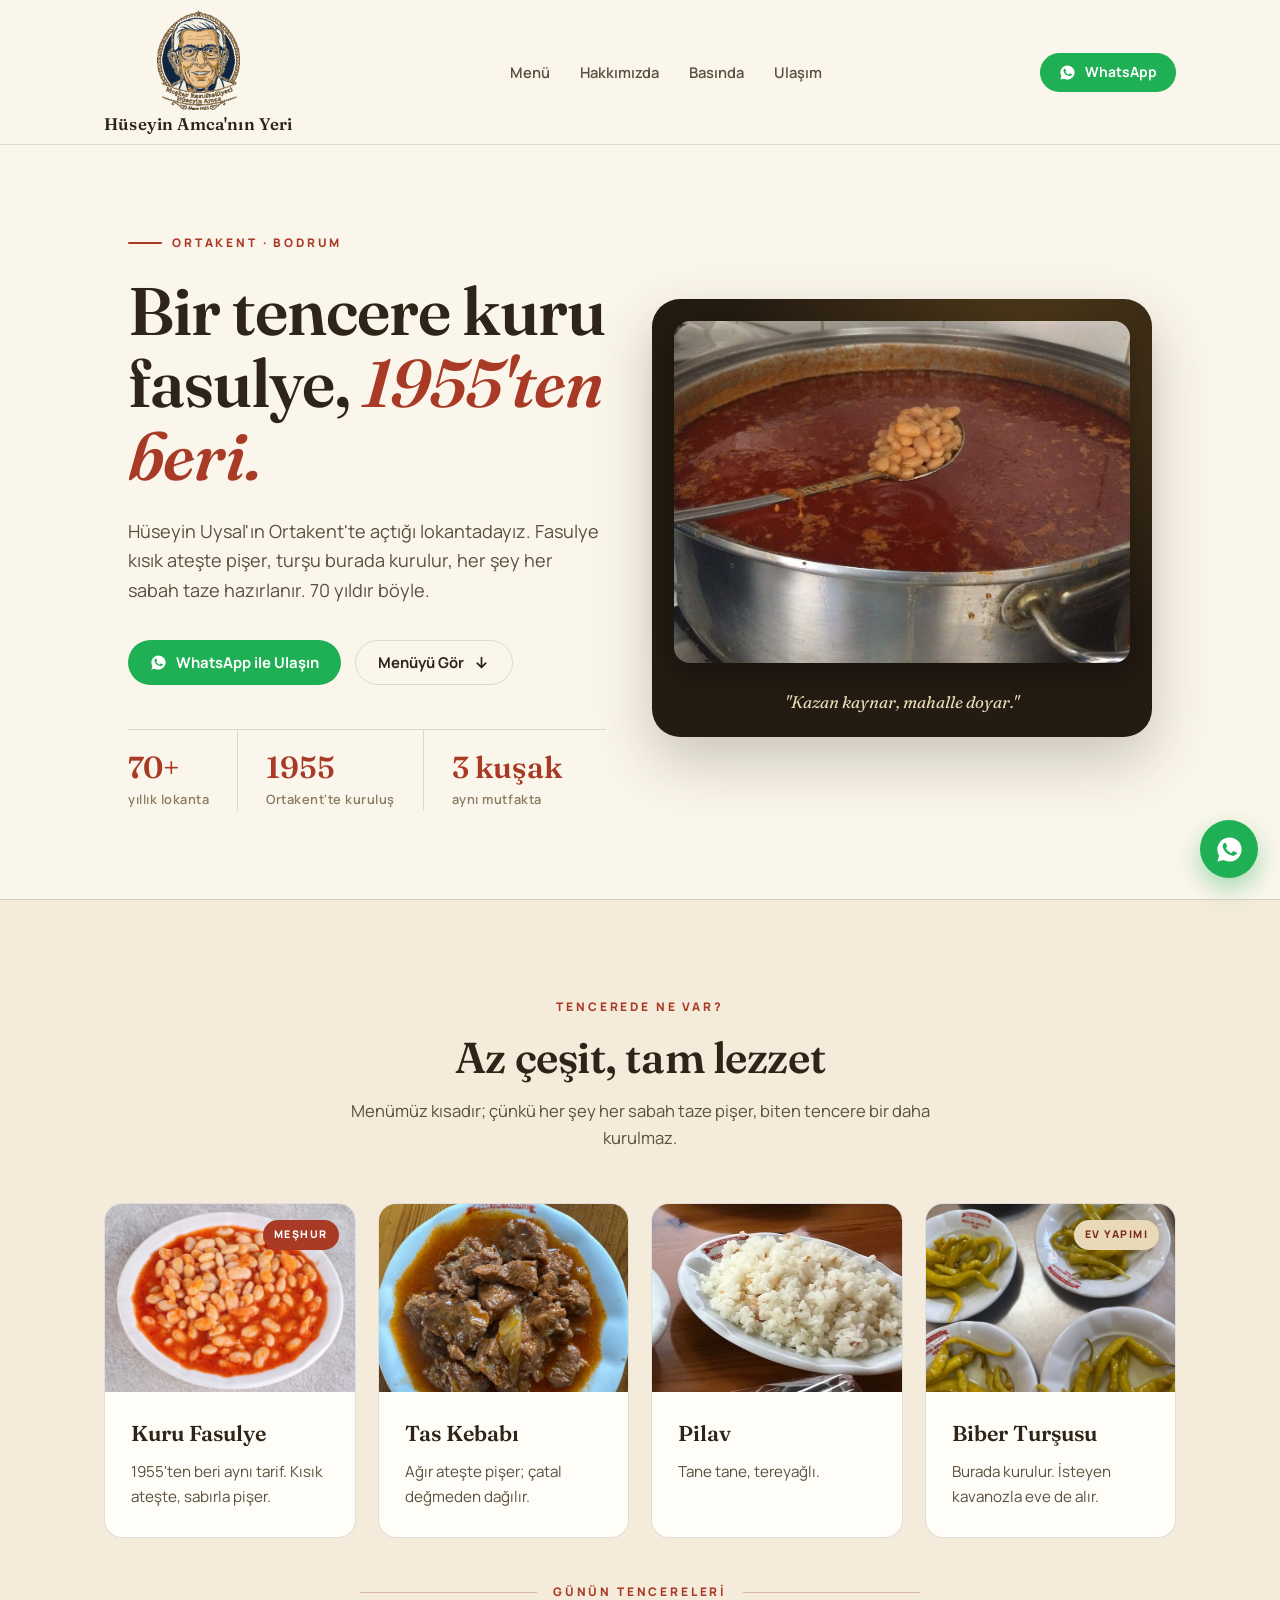
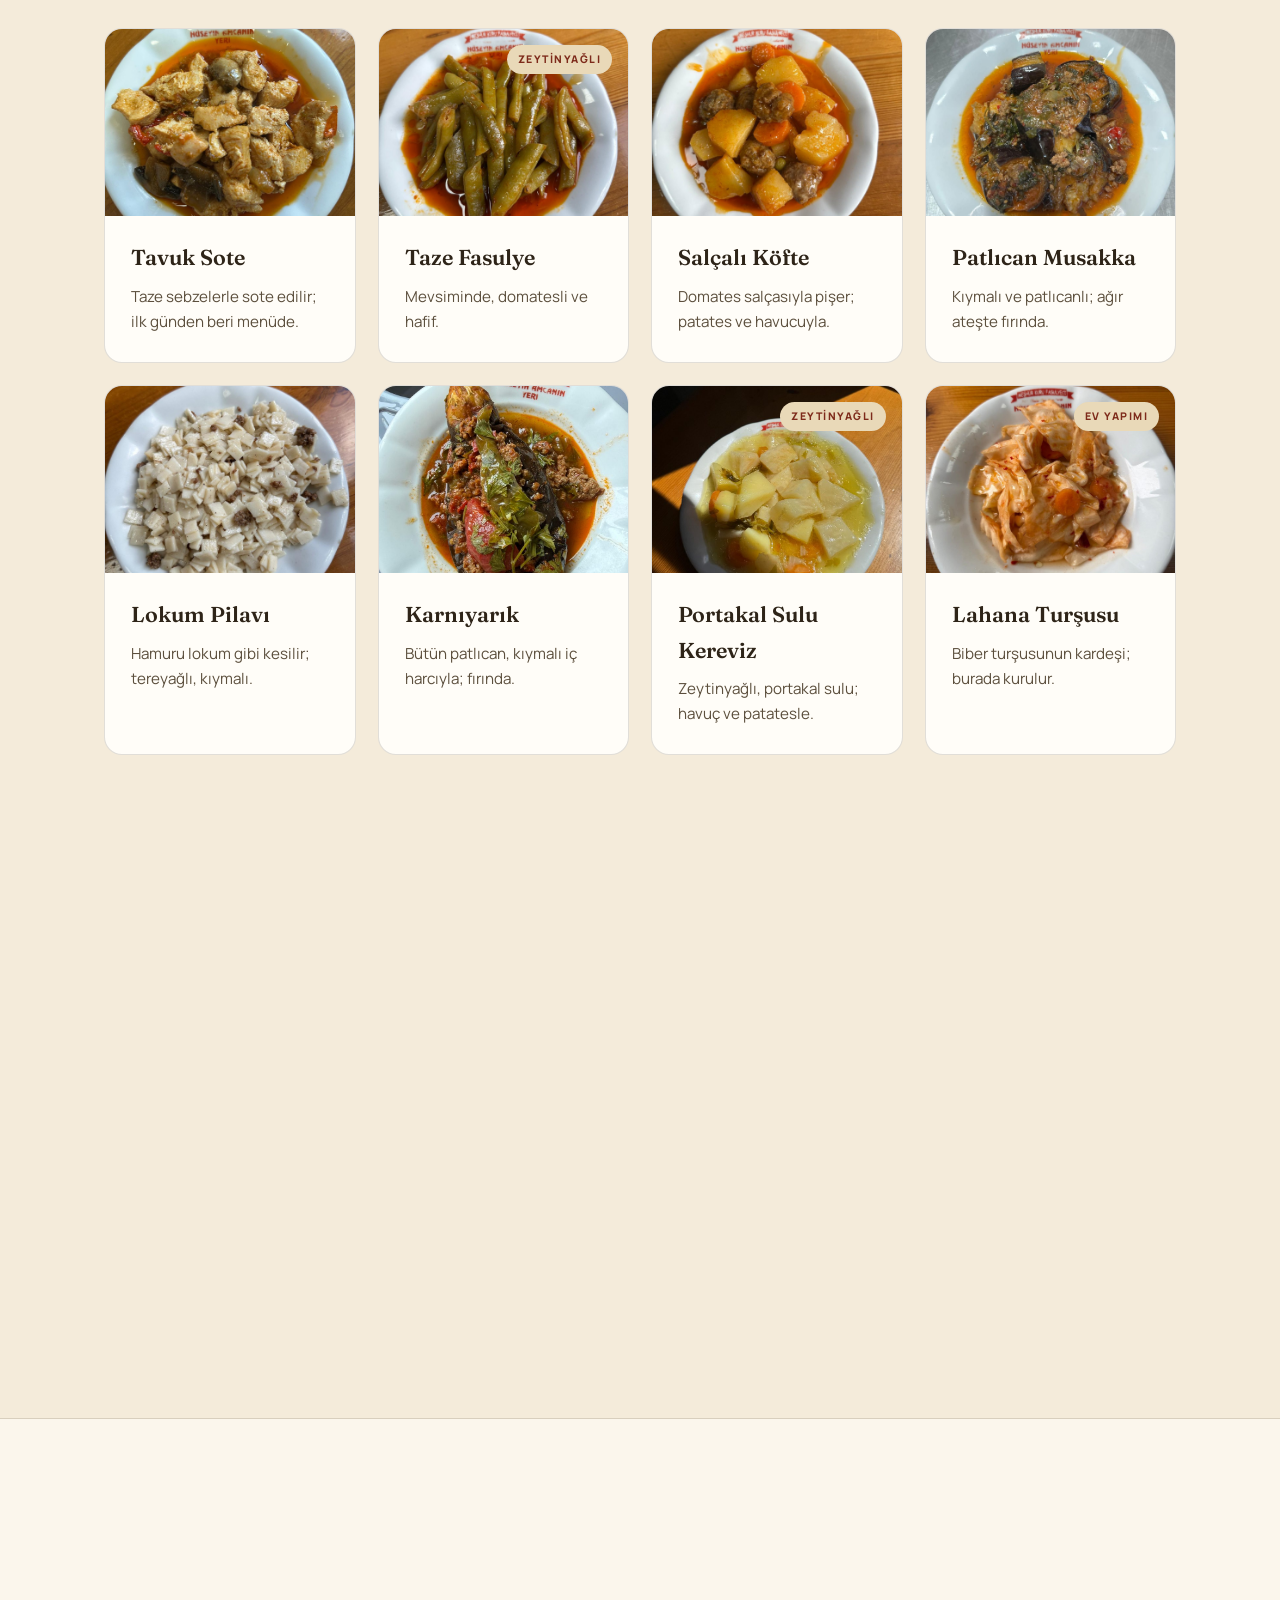
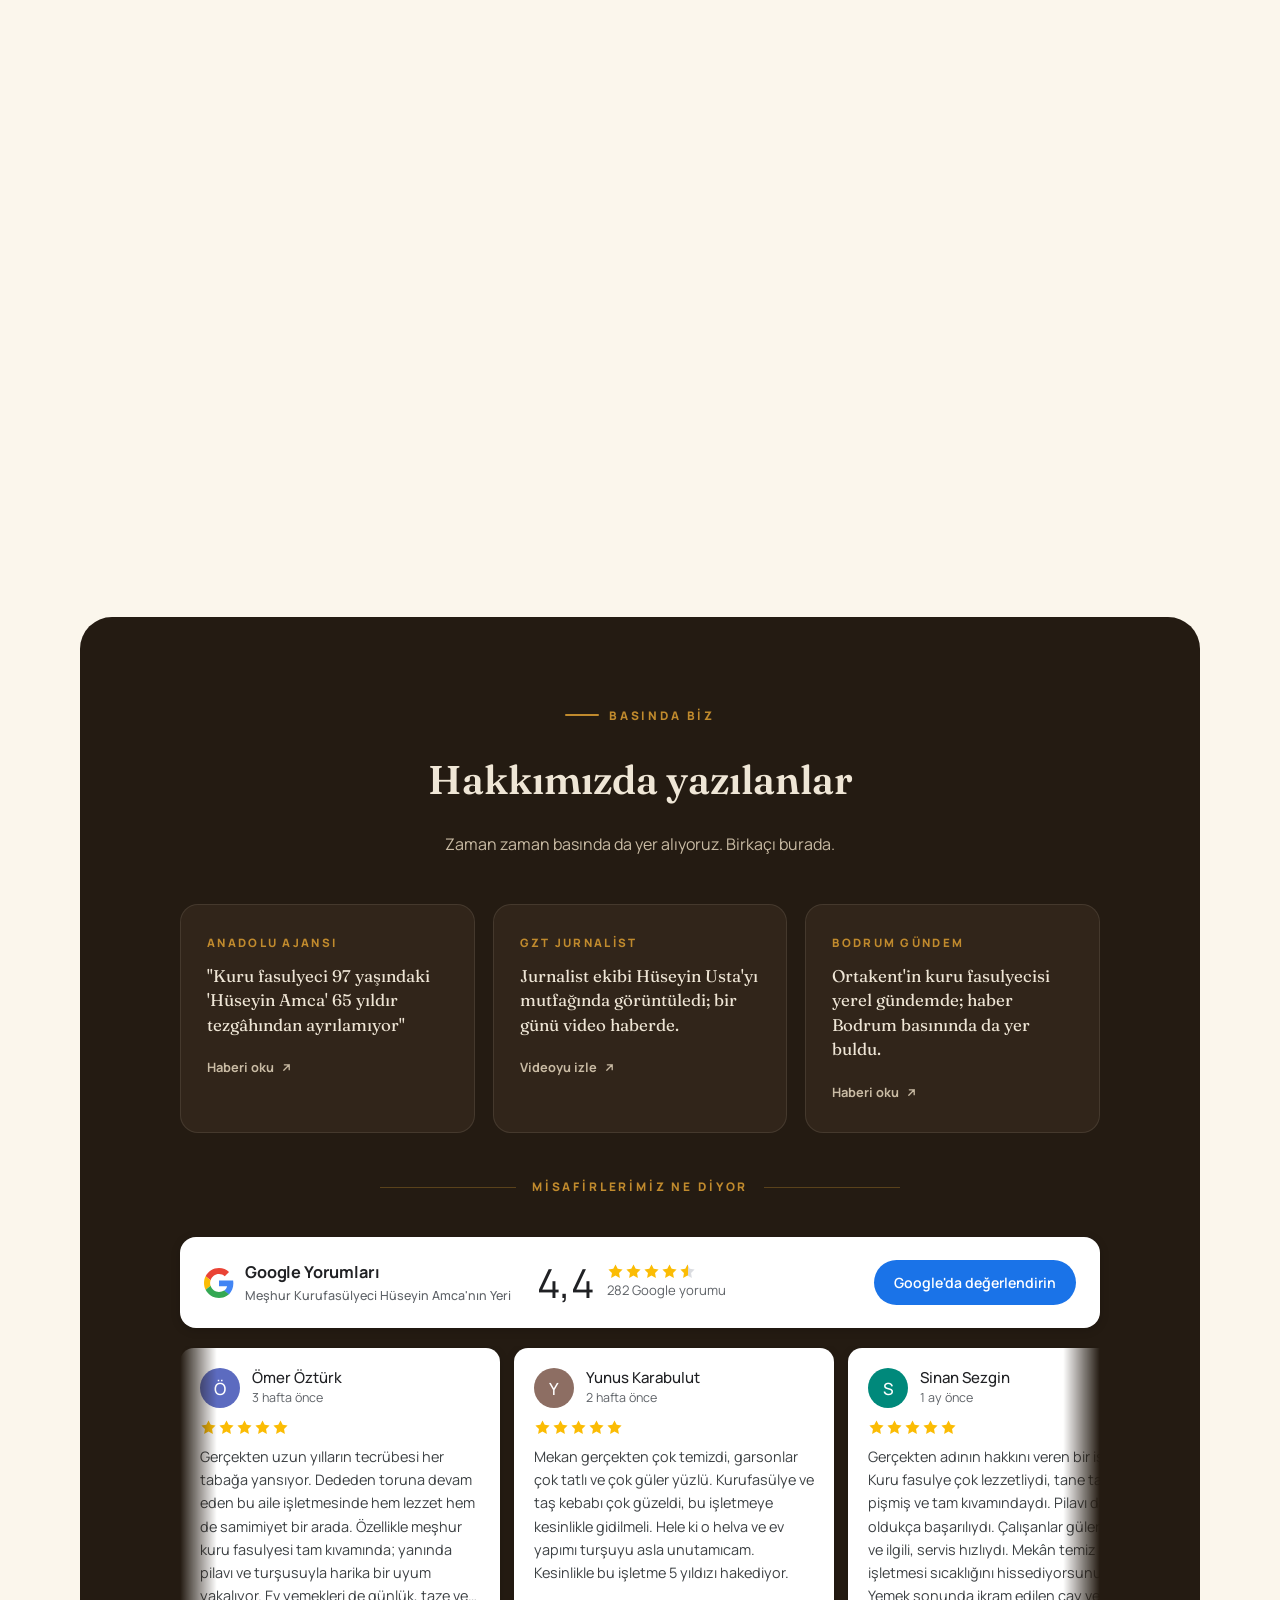
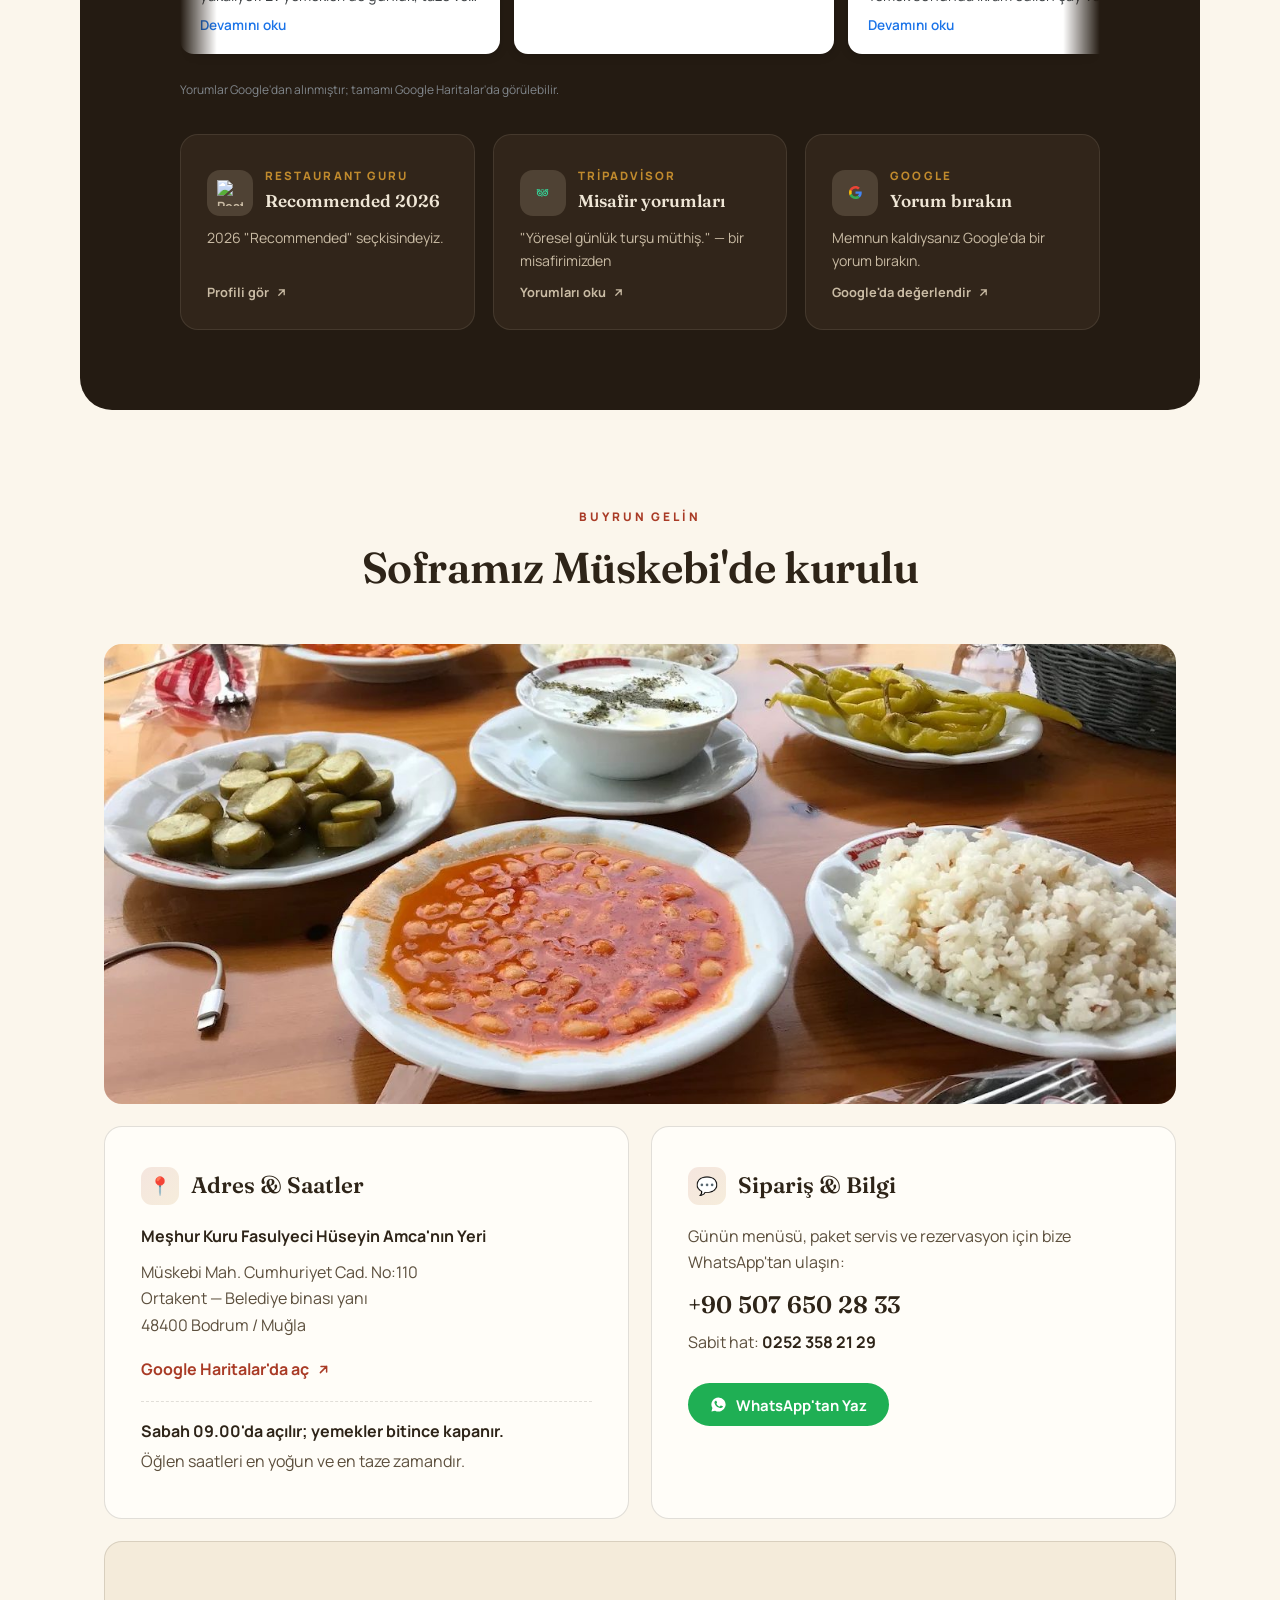
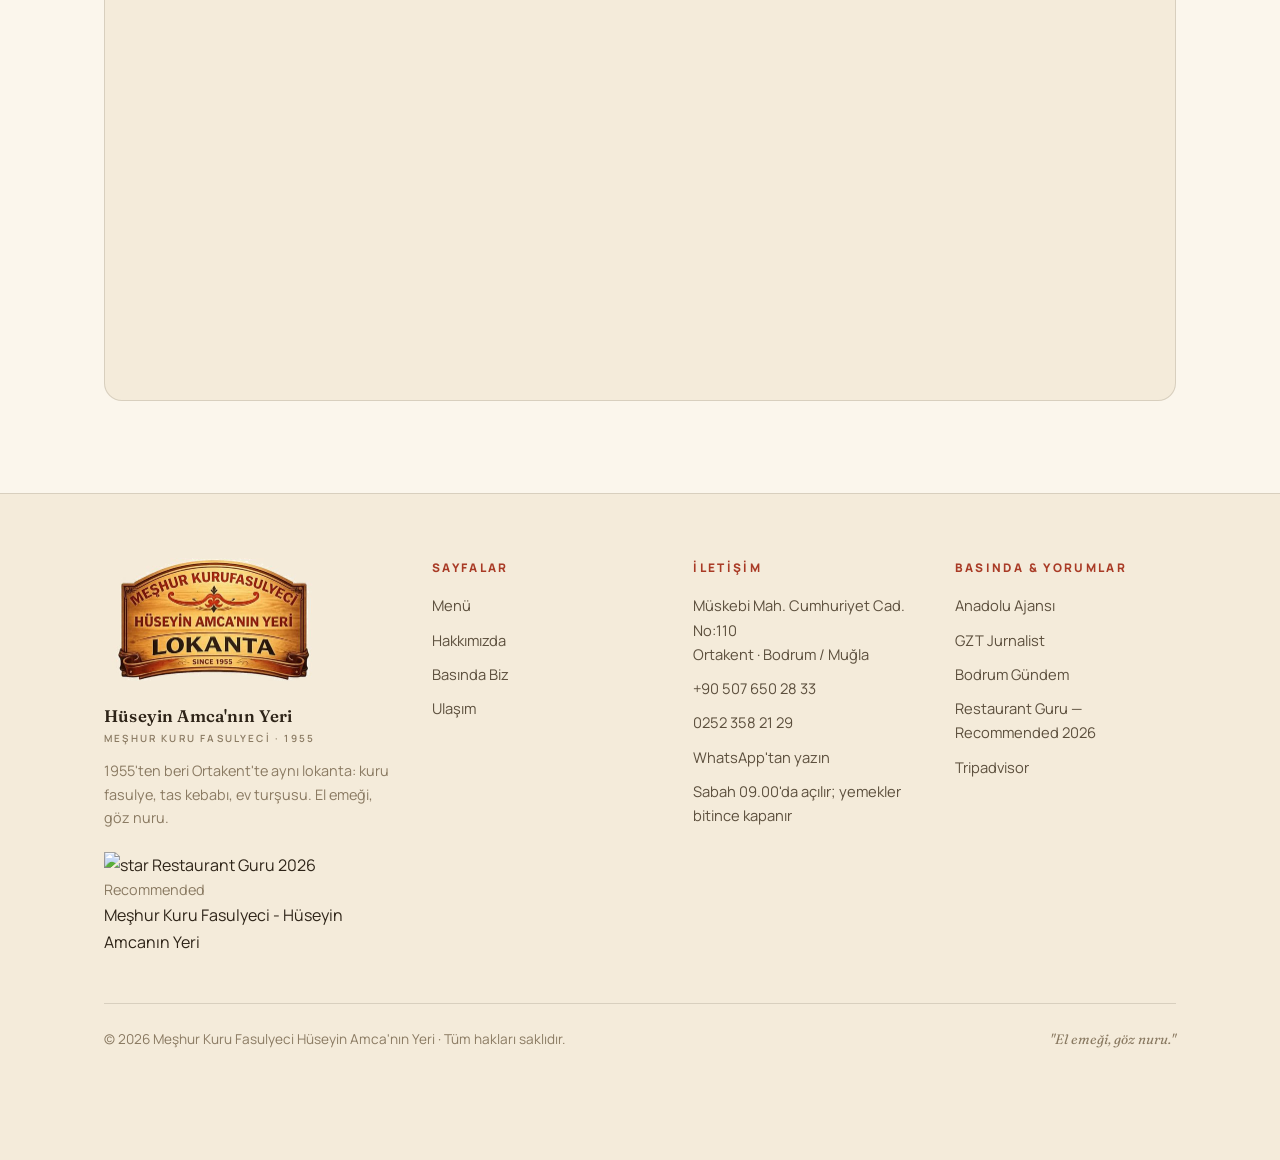
==== index.html @ 6456e00e "Serve images at the size they are displayed, not the size they were shot The scrolling complaint was" ====
<!DOCTYPE html>
<html lang="tr">
<head>
<meta charset="UTF-8">
<meta name="viewport" content="width=device-width, initial-scale=1.0">
<title>Meşhur Kuru Fasulyeci Hüseyin Amca'nın Yeri — Ortakent, Bodrum</title>
<meta name="description" content="Ortakent'te 1955'ten beri aynı lokanta: kuru fasulye, tas kebabı, ev turşusu. Hüseyin Amca'nın Yeri — buyrun soframıza.">
<meta property="og:title" content="Meşhur Kuru Fasulyeci Hüseyin Amca'nın Yeri">
<meta property="og:description" content="1955'ten beri aynı lokanta, aynı tarif. Ortakent, Bodrum.">
<meta property="og:type" content="website">
<meta property="og:image" content="https://huseyinamca.com/img/kazan-fasulye.jpg">
<link rel="canonical" href="https://huseyinamca.com/">
<link rel="icon" href="img/logo-amca.png" sizes="any">
<link rel="apple-touch-icon" href="img/logo-amca.png">
<link rel="preconnect" href="https://fonts.googleapis.com">
<link rel="preconnect" href="https://fonts.gstatic.com" crossorigin>
<link href="https://fonts.googleapis.com/css2?family=Fraunces:opsz,wght@9..144,400;9..144,500;9..144,600;9..144,700&family=Manrope:wght@400;500;600;700;800&display=swap" rel="stylesheet">
<link href="https://awards.infcdn.net/2024/circ5_n.css" rel="stylesheet" media="print" onload="this.media='all'">
<noscript><link href="https://awards.infcdn.net/2024/circ5_n.css" rel="stylesheet"></noscript>
<script type="application/ld+json">
{
  "@context": "https://schema.org",
  "@type": "Restaurant",
  "name": "Meşhur Kuru Fasulyeci Hüseyin Amca'nın Yeri",
  "servesCuisine": "Türk Mutfağı",
  "address": {
    "@type": "PostalAddress",
    "streetAddress": "Müskebi Mah. Cumhuriyet Cd. No:110",
    "addressLocality": "Ortakent, Bodrum",
    "addressRegion": "Muğla",
    "postalCode": "48400",
    "addressCountry": "TR"
  },
  "telephone": "+902523582129",
  "foundingDate": "1955",
  "founder": {
    "@type": "Person",
    "name": "Hüseyin Uysal"
  },
  "sameAs": [
    "https://www.tripadvisor.com.tr/Restaurant_Review-g298662-d9999202-Reviews-Meshur_Kurufasulyeci_HuseyIn_Amca-Ortakent_Bodrum_District_Mugla_Province_Turkish.html",
    "https://restaurantguru.com/Meshur-Kurufasulyeci-HuseyIn-Amca-Ortakentyahsi-Belediyesi"
  ],
  "url": "https://huseyinamca.com/",
  "image": [
    "https://huseyinamca.com/img/kuru-fasulye.jpg",
    "https://huseyinamca.com/img/tas-kebabi.jpg",
    "https://huseyinamca.com/img/kuru-fasulye-teras.jpg"
  ],
  "hasMenu": "https://huseyinamca.com/menu.html",
  "geo": {
    "@type": "GeoCoordinates",
    "latitude": 37.048951,
    "longitude": 27.345167
  },
  "aggregateRating": {
    "@type": "AggregateRating",
    "ratingValue": "4.4",
    "reviewCount": "282",
    "bestRating": "5",
    "worstRating": "1"
  }
}
</script>
<style>
:root{
  --bg:#FBF6EC;
  --bg-soft:#F4EBDA;
  --paper:#FFFDF8;
  --ink:#2E2418;
  --ink-soft:#5C4F3D;
  --muted:#8A7A62;
  --brick:#A93B26;
  --brick-deep:#7E2B1B;
  --gold:#C08A2D;
  --gold-soft:#E9D9B8;
  --dark:#241B12;
  --dark-2:#31251A;
  --wa:#1FAF54;
  --line:rgba(46,36,24,.14);
  --radius:18px;
  --font-display:"Fraunces",Georgia,serif;
  --font-body:"Manrope",system-ui,sans-serif;
}
*{margin:0;padding:0;box-sizing:border-box}
html{scroll-behavior:smooth}
body{
  font-family:var(--font-body);
  background:var(--bg);
  color:var(--ink);
  line-height:1.65;
  -webkit-font-smoothing:antialiased;
  overflow-x:hidden;
}
::selection{background:var(--brick);color:#fff}
img{max-width:100%}
a{color:inherit;text-decoration:none}
.wrap{max-width:1120px;margin:0 auto;padding:0 24px}
main section,footer{scroll-margin-top:156px}
.hero .wrap{max-width:none;padding:0 10%}

/* ---------- reveal on scroll (opacity only, cheap) ---------- */
.reveal{transition:opacity .5s ease}
.reveal.pre{opacity:0}
.reveal.in{opacity:1}
@media (prefers-reduced-motion:reduce){
  html{scroll-behavior:auto}
  .reveal.pre{opacity:1;transition:none}
}

/* ---------- nav ---------- */
header{
  position:sticky;top:0;z-index:50;
  background:rgba(251,246,236,.97);
  border-bottom:1px solid var(--line);
}
.nav{display:flex;align-items:center;justify-content:space-between;height:144px}
.brand{display:flex;align-items:center;gap:12px;font-family:var(--font-display);font-weight:600;font-size:1.05rem;letter-spacing:.01em}
/* ust seritte amblem ustte, isim altinda: cember yazisi bu olcude okunmadigi icin adi metin tasir */
header .brand{flex-direction:column;gap:5px;text-align:center;line-height:1.15}
header .brand small{display:none}
.brand-mark{height:100px;flex-shrink:0}
.brand-mark img{height:100%;width:auto;display:block}
.brand small{display:block;font-family:var(--font-body);font-weight:600;font-size:.62rem;letter-spacing:.22em;text-transform:uppercase;color:var(--muted)}
.nav-links{display:flex;gap:30px;font-weight:600;font-size:.92rem}
.nav-links a{color:var(--ink-soft)}
.nav-links a:hover{color:var(--brick)}
.btn{
  display:inline-flex;align-items:center;gap:9px;
  padding:13px 22px;border-radius:999px;
  font-weight:700;font-size:.93rem;line-height:1;
  cursor:pointer;border:none;
}
.btn-wa{background:var(--wa);color:#fff}
.btn-wa:hover{background:#189a48}
.btn-ghost{background:transparent;color:var(--ink);border:1.5px solid var(--line)}
.btn-ghost:hover{border-color:var(--ink)}
.btn svg{width:17px;height:17px;flex-shrink:0}
.nav .btn{padding:11px 19px;font-size:.87rem}

/* ---------- hero ---------- */
.hero{position:relative;padding:80px 0 88px}
.hero-grid{display:grid;grid-template-columns:1.05fr 1.1fr;gap:46px;align-items:center}
.kicker{
  display:inline-flex;align-items:center;gap:10px;
  font-size:.74rem;font-weight:800;letter-spacing:.24em;text-transform:uppercase;
  color:var(--brick);margin-bottom:22px;
}
.kicker::before{content:"";width:34px;height:2px;background:var(--brick);border-radius:2px}
.hero h1{
  font-family:var(--font-display);
  font-size:clamp(2.6rem,5.4vw,4.2rem);
  font-weight:600;line-height:1.08;letter-spacing:-.015em;
  margin-bottom:24px;
}
.hero h1 em{font-style:italic;color:var(--brick)}
.hero p.lead{font-size:1.13rem;color:var(--ink-soft);max-width:34rem;margin-bottom:34px}
.hero-ctas{display:flex;gap:14px;flex-wrap:wrap;margin-bottom:44px}
.hero-facts{display:flex;border-top:1px solid var(--line);max-width:34rem}
.fact{padding:20px 28px 0 0;margin-right:28px;border-right:1px solid var(--line)}
.fact:last-child{border-right:none;margin-right:0}
.fact b{display:block;white-space:nowrap;font-family:var(--font-display);font-size:1.9rem;font-weight:600;color:var(--brick);line-height:1.15}
.fact span{font-size:.8rem;font-weight:600;color:var(--muted);letter-spacing:.04em}

/* hero pot illustration */
.hero-art{position:relative;display:grid;place-items:center}
.pot-card{
  position:relative;
  background:var(--dark);
  border-radius:28px;
  padding:22px 22px 20px;
  width:min(660px,100%);
  box-shadow:0 24px 60px rgba(46,36,24,.24);
}
.pot-card::after{
  content:"";position:absolute;inset:0;border-radius:inherit;
  background:radial-gradient(circle at 75% 12%,rgba(192,138,45,.28),transparent 55%);
  pointer-events:none;
}
.pot-photo{
  width:100%;height:auto;aspect-ratio:4/3;object-fit:cover;object-position:50% 50%;
  display:block;position:relative;z-index:1;
  border-radius:16px;box-shadow:0 10px 30px rgba(0,0,0,.35);
}
.pot-caption{
  position:relative;z-index:1;text-align:center;margin-top:26px;
  color:var(--gold-soft);font-family:var(--font-display);font-style:italic;font-size:1.05rem;
}

/* ---------- section base ---------- */
section{padding:92px 0}
.sec-head{max-width:640px;margin-bottom:52px}
.sec-head.center{margin-left:auto;margin-right:auto;text-align:center}
.sec-head .kicker{margin-bottom:16px}
.sec-head.center .kicker{justify-content:center}
.sec-head.center .kicker::before{display:none}
.sec-head h2{
  font-family:var(--font-display);
  font-size:clamp(1.9rem,3.6vw,2.7rem);
  font-weight:600;line-height:1.15;letter-spacing:-.01em;
}
.sec-head p{margin-top:14px;color:var(--ink-soft);font-size:1.04rem}

/* ---------- menu ---------- */
.menu{background:var(--bg-soft);border-top:1px solid var(--line);border-bottom:1px solid var(--line)}
.menu-feature{display:grid;grid-template-columns:repeat(4,1fr);gap:22px;margin-bottom:22px}
.menu-sub{
  margin:44px auto 26px;max-width:560px;
  display:flex;align-items:center;gap:16px;
  color:var(--brick);font-size:.74rem;font-weight:800;letter-spacing:.24em;text-transform:uppercase;
}
.menu-sub::before,.menu-sub::after{content:"";flex:1;height:1px;background:rgba(169,59,38,.3)}
.gallery{display:grid;grid-template-columns:repeat(3,1fr);gap:14px;margin-top:44px}
.gallery figure{border-radius:14px;overflow:hidden;aspect-ratio:4/3;background:var(--paper)}
.gallery img{width:100%;height:100%;object-fit:cover;display:block}
.feature{
  background:var(--paper);
  border:1px solid var(--line);
  border-radius:var(--radius);
  overflow:hidden;
  position:relative;
}
.feature:hover{border-color:rgba(169,59,38,.4)}
.feature-photo{
  position:relative;aspect-ratio:4/3;overflow:hidden;
  background:linear-gradient(150deg,rgba(169,59,38,.1),rgba(192,138,45,.16));
  display:grid;place-items:center;font-size:3rem;
}
.feature-photo img{position:absolute;inset:0;width:100%;height:100%;object-fit:cover}
.feature-body{padding:24px 26px 28px}
.feature h3{font-family:var(--font-display);font-size:1.35rem;font-weight:600;margin-bottom:8px}
.feature p{color:var(--ink-soft);font-size:.95rem}
.tag{
  position:absolute;top:16px;right:16px;z-index:2;
  font-size:.66rem;font-weight:800;letter-spacing:.14em;text-transform:uppercase;
  padding:6px 11px;border-radius:999px;
}
.tag-star{background:var(--brick);color:#fff}
.tag-gift{background:var(--gold-soft);color:var(--brick-deep)}
.menu-note{margin-top:32px;text-align:center;color:var(--muted);font-size:.92rem}
.menu-note b{color:var(--brick)}
.menu-cta{
  margin-top:34px;padding:30px 28px;border-radius:var(--radius);
  background:var(--dark);color:var(--gold-soft);
  display:flex;align-items:center;justify-content:space-between;gap:26px;flex-wrap:wrap;
  position:relative;overflow:hidden;
}
.menu-cta::after{
  content:"";position:absolute;inset:0;pointer-events:none;
  background:radial-gradient(circle at 88% 10%,rgba(192,138,45,.26),transparent 55%);
}
.menu-cta>*{position:relative;z-index:1}
.menu-cta b{display:block;font-family:var(--font-display);font-size:1.35rem;font-weight:600;color:#F7EEDC;margin-bottom:6px}
.menu-cta p{font-size:.93rem;color:rgba(233,217,184,.72);max-width:34rem}
.menu-cta .btn{background:var(--gold);color:var(--dark);flex-shrink:0}
.menu-cta .btn:hover{background:var(--gold-soft)}

/* ---------- about ---------- */
.about-photos{display:grid;grid-template-columns:1.25fr 1fr;gap:22px;margin-bottom:56px}
.about-photo{
  position:relative;border-radius:var(--radius);overflow:hidden;
  background:linear-gradient(150deg,var(--bg-soft),var(--gold-soft));
  aspect-ratio:16/10;
}
.about-photo img{width:100%;height:100%;object-fit:cover;display:block}
.about-photo figcaption{
  position:absolute;left:0;right:0;bottom:0;
  padding:34px 20px 14px;
  background:linear-gradient(transparent,rgba(27,20,13,.7));
  color:var(--gold-soft);font-size:.88rem;font-weight:600;text-align:center;
}
/* ---------- bizim hikayemiz ---------- */
.story-prose{max-width:60rem;margin:0 auto 60px;padding-top:48px;border-top:1px solid var(--line)}
.story-prose .kicker{margin-bottom:20px}
.story-prose p{color:var(--ink-soft);font-size:1.05rem;margin-bottom:18px;max-width:46rem}
.story-prose .lede{
  font-family:var(--font-display);font-weight:500;color:var(--ink);
  font-size:clamp(1.3rem,2.7vw,1.65rem);line-height:1.38;margin-bottom:26px;
}
.story-prose .story-close{
  font-family:var(--font-display);font-style:italic;color:var(--brick-deep);
  font-size:1.08rem;border-left:2px solid var(--gold);padding-left:22px;margin-top:28px;
}
.tabela-wrap{text-align:center;margin-bottom:56px}
.tabela-wrap img{max-width:min(460px,86%)}
.story-grid{display:grid;grid-template-columns:1fr 1fr;gap:64px;align-items:start}
.quote-card{
  background:var(--paper);
  border:1px solid var(--line);
  border-radius:var(--radius);
  padding:44px 40px;
  position:relative;
  box-shadow:0 18px 44px rgba(46,36,24,.08);
}
.quote-card::before{
  content:"“";
  position:absolute;top:6px;left:28px;
  font-family:var(--font-display);font-size:6rem;line-height:1;
  color:var(--brick);opacity:.22;
}
.quote-card blockquote{
  font-family:var(--font-display);font-style:italic;
  font-size:1.42rem;line-height:1.45;color:var(--ink);
  margin-bottom:22px;position:relative;
}
.quote-card cite{display:block;font-style:normal;font-weight:700;font-size:.9rem}
.quote-card cite span{display:block;font-weight:600;color:var(--muted);font-size:.8rem;margin-top:3px}
.timeline{list-style:none;position:relative;padding-left:34px}
.timeline::before{content:"";position:absolute;left:8px;top:8px;bottom:8px;width:2px;background:linear-gradient(var(--brick),var(--gold))}
.timeline li{position:relative;padding-bottom:32px}
.timeline li:last-child{padding-bottom:0}
.timeline li::before{
  content:"";position:absolute;left:-32px;top:7px;
  width:14px;height:14px;border-radius:50%;
  background:var(--bg);border:3px solid var(--brick);
}
.timeline b{display:block;font-family:var(--font-display);font-size:1.15rem;font-weight:600;margin-bottom:5px}
.timeline b i{font-style:normal;color:var(--brick);margin-right:10px;font-size:.95rem;font-family:var(--font-body);font-weight:800}
.timeline p{color:var(--ink-soft);font-size:.97rem;max-width:26rem}

/* ---------- google yorumları ---------- */
.greviews{margin:0 0 34px;text-align:left}
.g-summary{
  background:#fff;border-radius:16px;padding:22px 24px;margin-bottom:18px;
  display:flex;align-items:center;gap:26px;flex-wrap:wrap;
  box-shadow:0 2px 10px rgba(0,0,0,.18);
}
.g-brand{display:flex;align-items:center;gap:11px}
.g-brand svg{width:30px;height:30px;flex-shrink:0}
.g-brand b{font-family:var(--font-body);font-size:1.02rem;font-weight:700;color:#202124;letter-spacing:-.01em}
.g-brand span{display:block;font-size:.78rem;color:#5f6368;font-weight:500}
.g-score{display:flex;align-items:center;gap:12px}
.g-score .num{font-family:var(--font-body);font-size:2.5rem;font-weight:400;color:#202124;line-height:1}
.g-score .meta{font-size:.82rem;color:#5f6368}
.g-stars{display:flex;gap:1px}
.g-stars svg{width:17px;height:17px}
.g-write{
  margin-left:auto;display:inline-flex;align-items:center;gap:8px;
  background:#1a73e8;color:#fff;border-radius:999px;padding:11px 20px;
  font-family:var(--font-body);font-size:.88rem;font-weight:600;
}
.g-write:hover{background:#1765cc}
.g-marquee{
  overflow:hidden;padding:2px 0 14px;
  -webkit-mask-image:linear-gradient(90deg,transparent,#000 4%,#000 96%,transparent);
  mask-image:linear-gradient(90deg,transparent,#000 4%,#000 96%,transparent);
}
.g-track{display:flex;gap:14px;width:max-content;animation:g-kay 90s linear infinite}
.g-marquee:hover .g-track,.g-marquee:focus-within .g-track,.g-marquee.duraklat .g-track{animation-play-state:paused}
@keyframes g-kay{from{transform:translate3d(0,0,0)}to{transform:translate3d(calc(-50% - 7px),0,0)}}
@media (prefers-reduced-motion:reduce){.g-track{animation:none}.g-marquee{overflow-x:auto}}
.g-card{
  width:320px;flex:0 0 auto;background:#fff;border-radius:14px;padding:20px;
  display:flex;flex-direction:column;box-shadow:0 2px 10px rgba(0,0,0,.16);
}
.g-head{display:flex;align-items:center;gap:12px;margin-bottom:10px}
.g-av{
  width:40px;height:40px;border-radius:50%;flex-shrink:0;
  display:grid;place-items:center;color:#fff;font-weight:500;font-size:1.05rem;
  font-family:var(--font-body);
}
.g-name{font-family:var(--font-body);font-weight:500;font-size:.94rem;color:#202124;line-height:1.3}
.g-when{font-size:.78rem;color:#5f6368}
.g-card .g-stars{margin-bottom:9px}
.g-text{
  font-family:var(--font-body);font-size:.9rem;color:#3c4043;line-height:1.62;
  display:-webkit-box;-webkit-box-orient:vertical;-webkit-line-clamp:7;overflow:hidden;
}
.g-card.acik .g-text{-webkit-line-clamp:unset}
.g-more{
  align-self:flex-start;margin-top:8px;background:none;border:none;padding:0;cursor:pointer;
  font-family:var(--font-body);font-size:.85rem;font-weight:600;color:#1a73e8;
}
.g-foot{margin-top:12px;font-size:.75rem;color:#80868b}
@media(max-width:620px){
  .g-summary{padding:18px;gap:16px}
  .g-write{margin-left:0;width:100%;justify-content:center}
}

/* ---------- press & reviews ---------- */
.press{background:var(--dark);color:#EFE6D6;border-radius:32px;margin:0 auto;max-width:1120px;padding:80px 24px}
.press-inner{max-width:920px;margin:0 auto;text-align:center}
.press .kicker{color:var(--gold);justify-content:center}
.press .kicker::before{background:var(--gold)}
.press h2{font-family:var(--font-display);font-size:clamp(1.8rem,3.4vw,2.5rem);font-weight:600;margin-bottom:18px}
.press>.press-inner>p{color:#C9BBA4;max-width:38rem;margin:0 auto 46px}
.press-cards{display:grid;grid-template-columns:repeat(3,1fr);gap:18px;text-align:left}
.press-card{
  background:var(--dark-2);
  border:1px solid rgba(239,230,214,.1);
  border-radius:var(--radius);
  padding:28px 26px;
  display:block;
}
.press-card:hover{border-color:var(--gold)}
.press-card b{display:block;font-size:.72rem;font-weight:800;letter-spacing:.2em;text-transform:uppercase;color:var(--gold);margin-bottom:12px}
.press-card p{font-family:var(--font-display);font-size:1.06rem;line-height:1.45;color:#EFE6D6;margin-bottom:16px}
.press-card span{font-size:.8rem;font-weight:700;color:#C9BBA4;display:inline-flex;align-items:center;gap:6px}
.press-card span svg{width:13px;height:13px}
.press-divider{
  margin:44px auto 40px;max-width:520px;
  display:flex;align-items:center;gap:16px;
  color:var(--gold);font-size:.74rem;font-weight:800;letter-spacing:.24em;text-transform:uppercase;
}
.press-divider::before,.press-divider::after{content:"";flex:1;height:1px;background:rgba(192,138,45,.35)}
.award-cards{display:grid;grid-template-columns:repeat(3,1fr);gap:18px;text-align:left}
.award-card{
  background:var(--dark-2);
  border:1px solid rgba(239,230,214,.1);
  border-radius:var(--radius);
  padding:26px;
  display:flex;flex-direction:column;gap:10px;
}
.award-card:hover{border-color:var(--gold)}
.award-top{display:flex;align-items:center;gap:12px}
.award-ico{
  width:46px;height:46px;border-radius:13px;flex-shrink:0;
  display:flex;align-items:center;justify-content:center;
  background:rgba(233,217,184,.16);
  color:var(--gold-soft);
}
.award-ico svg,.award-ico img{width:26px;height:26px;display:block;flex:none}
.award-card b{font-size:.72rem;font-weight:800;letter-spacing:.18em;text-transform:uppercase;color:var(--gold)}
.award-card strong{font-family:var(--font-display);font-weight:600;font-size:1.08rem;color:#EFE6D6;display:block}
.award-card p{color:#C9BBA4;font-size:.88rem}
.award-card span{font-size:.8rem;font-weight:700;color:#C9BBA4;display:inline-flex;align-items:center;gap:6px;margin-top:auto}
.award-card span svg{width:13px;height:13px}

/* ---------- visit ---------- */
.visit-photo{
  border-radius:var(--radius);overflow:hidden;margin-bottom:22px;
  aspect-ratio:21/9;position:relative;background:var(--bg-soft);
}
.visit-photo img{width:100%;height:100%;object-fit:cover;display:block}
.visit-grid{display:grid;grid-template-columns:1fr 1fr;gap:22px;margin-bottom:22px}
.visit-card{
  background:var(--paper);border:1px solid var(--line);border-radius:var(--radius);
  padding:40px 36px;
}
.visit-card h3{font-family:var(--font-display);font-size:1.4rem;font-weight:600;margin-bottom:18px;display:flex;align-items:center;gap:12px}
.visit-card h3 .dot{width:38px;height:38px;border-radius:11px;background:linear-gradient(135deg,rgba(169,59,38,.12),rgba(192,138,45,.14));display:grid;place-items:center;font-size:1.1rem}
.visit-card p{color:var(--ink-soft);margin-bottom:10px}
.visit-card p b{color:var(--ink)}
.visit-card .btn{margin-top:18px}
.hours{border-top:1px dashed var(--line);margin-top:18px;padding-top:16px}
.hours p{margin-bottom:4px}
.map-link{color:var(--brick);font-weight:700;display:inline-flex;align-items:center;gap:7px;margin-top:8px}
.map-link:hover{text-decoration:underline}
.map-link svg{width:15px;height:15px}
.wa-num{font-family:var(--font-display);font-size:1.5rem;font-weight:600;color:var(--ink);display:block;margin:6px 0 4px;letter-spacing:.01em}
.map-embed{
  border-radius:var(--radius);overflow:hidden;border:1px solid var(--line);
  aspect-ratio:21/9;background:var(--bg-soft);
}
.map-embed iframe{width:100%;height:100%;border:0;display:block}

/* ---------- footer ---------- */
footer{border-top:1px solid var(--line);background:var(--bg-soft);padding:64px 0 110px}
.foot-grid{display:grid;grid-template-columns:1.3fr 1fr 1fr 1fr;gap:40px;margin-bottom:48px}
.foot-brand img{max-width:220px;height:auto;margin-bottom:14px}
.rg-badge{margin-top:22px}
.rg-badge img{margin-bottom:0}
.foot-brand p{color:var(--muted);font-size:.9rem;max-width:24rem}
.foot h4{font-size:.74rem;font-weight:800;letter-spacing:.2em;text-transform:uppercase;color:var(--brick);margin-bottom:16px}
.foot ul{list-style:none}
.foot li{margin-bottom:10px;font-size:.92rem;color:var(--ink-soft)}
.foot li a:hover{color:var(--brick)}
.foot-bottom{
  border-top:1px solid var(--line);padding-top:24px;
  display:flex;justify-content:space-between;align-items:center;gap:16px;flex-wrap:wrap;
  color:var(--muted);font-size:.85rem;
}
.foot-bottom i{font-style:italic;font-family:var(--font-display)}

/* ---------- floating wa ---------- */
/* ---------- mobil menü ---------- */
.burger{
  display:none;width:44px;height:44px;padding:0;
  background:none;border:none;cursor:pointer;
  align-items:center;justify-content:center;flex-direction:column;gap:5px;
}
.burger span{display:block;width:22px;height:2px;border-radius:2px;background:var(--ink);transition:transform .22s,opacity .18s}
.burger[aria-expanded="true"] span:nth-child(1){transform:translateY(7px) rotate(45deg)}
.burger[aria-expanded="true"] span:nth-child(2){opacity:0}
.burger[aria-expanded="true"] span:nth-child(3){transform:translateY(-7px) rotate(-45deg)}
.drawer{
  position:fixed;left:0;right:0;bottom:0;z-index:45;
  background:var(--bg);overflow-y:auto;
  padding:10px 24px 40px;
  visibility:hidden;opacity:0;transform:translateY(-10px);
  transition:opacity .2s ease,transform .2s ease,visibility .2s;
}
.drawer.is-open{visibility:visible;opacity:1;transform:none}
.drawer nav a{
  display:block;padding:17px 2px;
  font-family:var(--font-display);font-size:1.2rem;font-weight:600;color:var(--ink);
  border-bottom:1px solid var(--line);
}
.drawer nav a:active{color:var(--brick)}
.drawer-actions{display:grid;gap:11px;margin-top:26px}
.drawer-actions a{
  display:flex;align-items:center;justify-content:center;gap:10px;
  padding:16px;border-radius:999px;font-weight:700;font-size:.98rem;
}
.drawer-actions svg{width:19px;height:19px;flex-shrink:0}
.drawer-actions .d-wa{background:var(--wa);color:#fff;fill:currentColor}
.drawer-actions .d-map{background:var(--dark);color:var(--gold-soft)}
.drawer-actions .d-tel{border:1.5px solid var(--line);color:var(--ink)}
body.menu-open{overflow:hidden}
body.menu-open .wa-fab{display:none}
@media (prefers-reduced-motion:reduce){
  .burger span,.drawer{transition:none}
}

.wa-fab{
  position:fixed;right:22px;bottom:22px;z-index:60;
  width:58px;height:58px;border-radius:50%;
  background:var(--wa);display:grid;place-items:center;
  box-shadow:0 10px 24px rgba(31,175,84,.4);
}
.wa-fab:hover{background:#189a48}
.wa-fab svg{width:29px;height:29px;fill:#fff}

/* ---------- responsive ---------- */
@media(max-width:920px){
  .hero-grid,.story-grid,.visit-grid,.about-photos{grid-template-columns:1fr}
  .menu-feature,.menu-feature.menu-day,.press-cards{grid-template-columns:1fr 1fr}
  .award-cards{grid-template-columns:1fr}
  .foot-grid{grid-template-columns:1fr 1fr}
  .hero{padding:52px 0 68px}
  .hero-art{order:-1}
  .pot-card{width:min(560px,100%);padding:20px 20px 18px}
  .about-photo{aspect-ratio:16/11}
  .visit-photo{aspect-ratio:16/10}
  .map-embed{aspect-ratio:4/3}
  section{padding:68px 0}
}
@media(max-width:620px){
  .nav-links{display:none}
  /* mobil serit: solda hamburger, ortada amblem. isim de WhatsApp butonu da seritten kalkar,
     amblem 100px durur; serit yuksekligi = amblem + 14px nefes payi. */
  main section,footer{scroll-margin-top:140px}
  .burger{display:flex}
  .nav{display:grid;grid-template-columns:44px 1fr 44px;align-items:center;height:128px;gap:0}
  .brand{justify-self:center}
  .brand-mark{height:100px}
  header .brand>span:not(.brand-mark){display:none}
  .nav>.btn{display:none}
  .drawer{top:128px}
  .hero .wrap{padding:0 14px}
  .pot-card{width:100%;padding:22px 22px 20px}
  .menu-feature,.menu-feature.menu-day,.press-cards,.foot-grid,.gallery{grid-template-columns:1fr}
  .hero-facts{flex-wrap:wrap}
  .fact{border-right:none;padding-right:0;margin-right:22px}
  .press{border-radius:0}
}
@media(max-width:430px){
  .nav{height:122px}
  .drawer{top:122px}
  main section,footer{scroll-margin-top:134px}
  .hero h1{font-size:2.25rem}
  .quote-card{padding:36px 26px}
  .visit-card{padding:30px 24px}
}
</style>
</head>
<body>

<header>
  <div class="wrap nav">
    <button class="burger" type="button" aria-label="Menüyü aç" aria-expanded="false" aria-controls="mobilMenu">
      <span></span><span></span><span></span>
    </button>
    <a class="brand" href="#top" aria-label="Hüseyin Amca'nın Yeri — ana sayfa">
      <span class="brand-mark"><img src="img/logo-amca.png" alt="" width="284" height="340"></span>
      <span>Hüseyin Amca'nın Yeri<small>Meşhur Kuru Fasulyeci · 1955</small></span>
    </a>
    <nav class="nav-links" aria-label="Sayfa içi">
      <a href="menu.html">Menü</a>
      <a href="#hakkimizda">Hakkımızda</a>
      <a href="#basin">Basında</a>
      <a href="#ulasim">Ulaşım</a>
    </nav>
    <a class="btn btn-wa" href="https://wa.me/905076502833?text=Merhaba%2C%20H%C3%BCseyin%20Amca%27n%C4%B1n%20Yeri%20i%C3%A7in%20bilgi%20almak%20istiyorum." target="_blank" rel="noopener">
      <svg viewBox="0 0 24 24" fill="currentColor"><path d="M12 2a10 10 0 0 0-8.6 15.1L2 22l5.1-1.3A10 10 0 1 0 12 2Zm5.2 13.9c-.2.6-1.3 1.2-1.8 1.2-.5.1-1 .2-3.3-.7-2.8-1.1-4.6-4-4.7-4.2-.1-.2-1.1-1.5-1.1-2.9s.7-2 1-2.3c.2-.3.5-.3.7-.3h.5c.2 0 .4 0 .6.5s.8 1.9.8 2c.1.1.1.3 0 .5l-.3.5-.4.4c-.1.1-.3.3-.1.6.2.3.8 1.3 1.7 2.1 1.2 1.1 2.2 1.4 2.5 1.5.3.2.5.1.7-.1l1-1.2c.2-.3.4-.2.7-.1l2 1c.3.1.5.2.6.3 0 .2 0 .7-.1 1.2Z"/></svg>
      WhatsApp
    </a>
  </div>
</header>

<div class="drawer" id="mobilMenu">
  <nav aria-label="Mobil menü">
    <a href="menu.html">Menü</a>
    <a href="#hakkimizda">Hakkımızda</a>
    <a href="#basin">Basında</a>
    <a href="#ulasim">Ulaşım</a>
  </nav>
  <div class="drawer-actions">
    <a class="d-wa" href="https://wa.me/905076502833?text=Merhaba%2C%20H%C3%BCseyin%20Amca%27n%C4%B1n%20Yeri%20i%C3%A7in%20yaz%C4%B1yorum." target="_blank" rel="noopener">
      <svg viewBox="0 0 24 24" aria-hidden="true"><path d="M12 2a10 10 0 0 0-8.6 15.1L2 22l5.1-1.3A10 10 0 1 0 12 2Zm5.2 13.9c-.2.6-1.3 1.2-1.8 1.2-.5.1-1 .2-3.3-.7-2.8-1.1-4.6-4-4.7-4.2-.1-.2-1.1-1.5-1.1-2.9s.7-2 1-2.3c.2-.3.5-.3.7-.3h.5c.2 0 .4 0 .6.5s.8 1.9.8 2c.1.1.1.3 0 .5l-.3.5-.4.4c-.1.1-.3.3-.1.6.2.3.8 1.3 1.7 2.1 1.2 1.1 2.2 1.4 2.5 1.5.3.2.5.1.7-.1l1-1.2c.2-.3.4-.2.7-.1l2 1c.3.1.5.2.6.3 0 .2 0 .7-.1 1.2Z"/></svg>WhatsApp'tan yazın
    </a>
    <a class="d-map" href="https://share.google/qxEepytfUtP2RpNf0" target="_blank" rel="noopener">
      <svg viewBox="0 0 24 24" fill="none" stroke="currentColor" stroke-width="2" stroke-linecap="round" stroke-linejoin="round" aria-hidden="true"><path d="M21 10c0 6-9 12-9 12s-9-6-9-12a9 9 0 0 1 18 0Z"/><circle cx="12" cy="10" r="3"/></svg>Yol Tarifi Al
    </a>
    <a class="d-tel" href="tel:+902523582129">
      <svg viewBox="0 0 24 24" fill="none" stroke="currentColor" stroke-width="2" stroke-linecap="round" stroke-linejoin="round" aria-hidden="true"><path d="M22 16.9v3a2 2 0 0 1-2.2 2 19.8 19.8 0 0 1-8.6-3.1 19.5 19.5 0 0 1-6-6A19.8 19.8 0 0 1 2.1 4.2 2 2 0 0 1 4.1 2h3a2 2 0 0 1 2 1.7c.1 1 .4 1.9.7 2.8a2 2 0 0 1-.4 2.1L8.1 9.9a16 16 0 0 0 6 6l1.3-1.3a2 2 0 0 1 2.1-.5c.9.4 1.8.6 2.8.7a2 2 0 0 1 1.7 2Z"/></svg>Lokantayı Ara
    </a>
  </div>
</div>

<main id="top">

  <!-- ================= HERO ================= -->
  <section class="hero">
    <div class="wrap hero-grid">
      <div>
        <span class="kicker">Ortakent · Bodrum</span>
        <h1>Bir tencere kuru fasulye, <em>1955'ten beri.</em></h1>
        <p class="lead">Hüseyin Uysal'ın Ortakent'te açtığı lokantadayız. Fasulye kısık ateşte pişer, turşu burada kurulur, her şey her sabah taze hazırlanır. 70 yıldır böyle.</p>
        <div class="hero-ctas">
          <a class="btn btn-wa" href="https://wa.me/905076502833?text=Merhaba%2C%20sipari%C5%9F%20%2F%20rezervasyon%20i%C3%A7in%20yaz%C4%B1yorum." target="_blank" rel="noopener">
            <svg viewBox="0 0 24 24" fill="currentColor"><path d="M12 2a10 10 0 0 0-8.6 15.1L2 22l5.1-1.3A10 10 0 1 0 12 2Zm5.2 13.9c-.2.6-1.3 1.2-1.8 1.2-.5.1-1 .2-3.3-.7-2.8-1.1-4.6-4-4.7-4.2-.1-.2-1.1-1.5-1.1-2.9s.7-2 1-2.3c.2-.3.5-.3.7-.3h.5c.2 0 .4 0 .6.5s.8 1.9.8 2c.1.1.1.3 0 .5l-.3.5-.4.4c-.1.1-.3.3-.1.6.2.3.8 1.3 1.7 2.1 1.2 1.1 2.2 1.4 2.5 1.5.3.2.5.1.7-.1l1-1.2c.2-.3.4-.2.7-.1l2 1c.3.1.5.2.6.3 0 .2 0 .7-.1 1.2Z"/></svg>
            WhatsApp ile Ulaşın
          </a>
          <a class="btn btn-ghost" href="#menu">Menüyü Gör
            <svg viewBox="0 0 24 24" fill="none" stroke="currentColor" stroke-width="2.4" stroke-linecap="round" stroke-linejoin="round"><path d="M12 5v14m0 0-6-6m6 6 6-6"/></svg>
          </a>
        </div>
        <div class="hero-facts">
          <div class="fact"><b>70+</b><span>yıllık lokanta</span></div>
          <div class="fact"><b>1955</b><span>Ortakent'te kuruluş</span></div>
          <div class="fact"><b>3 kuşak</b><span>aynı mutfakta</span></div>
        </div>
      </div>

      <div class="hero-art">
        <div class="pot-card">
          <img class="pot-photo" src="img/kazan-hero.jpg" alt="Kepçeyle kuru fasulye alınan kazan" fetchpriority="high" width="1044" height="783">
          <p class="pot-caption">"Kazan kaynar, mahalle doyar."</p>
        </div>
      </div>
    </div>
  </section>

  <!-- ================= MENU ================= -->
  <section class="menu" id="menu">
    <div class="wrap">
      <div class="sec-head center reveal">
        <span class="kicker">Tencerede Ne Var?</span>
        <h2>Az çeşit, tam lezzet</h2>
        <p>Menümüz kısadır; çünkü her şey her sabah taze pişer, biten tencere bir daha kurulmaz.</p>
      </div>

      <div class="menu-feature reveal">
        <article class="feature">
          <span class="tag tag-star">Meşhur</span>
          <div class="feature-photo"><img src="img/kuru-fasulye.jpg" alt="Kuru fasulye" loading="lazy" width="1020" height="1020"></div>
          <div class="feature-body">
            <h3>Kuru Fasulye</h3>
            <p>1955'ten beri aynı tarif. Kısık ateşte, sabırla pişer.</p>
          </div>
        </article>
        <article class="feature">
          <div class="feature-photo"><img src="img/tas-kebabi.jpg" alt="Tas kebabı" loading="lazy" style="object-position:50% 58%" width="1160" height="1547"></div>
          <div class="feature-body">
            <h3>Tas Kebabı</h3>
            <p>Ağır ateşte pişer; çatal değmeden dağılır.</p>
          </div>
        </article>
        <article class="feature">
          <div class="feature-photo"><img src="img/pilav.jpg" alt="Tereyağlı pilav" loading="lazy" width="1000" height="750"></div>
          <div class="feature-body">
            <h3>Pilav</h3>
            <p>Tane tane, tereyağlı.</p>
          </div>
        </article>
        <article class="feature">
          <span class="tag tag-gift">Ev Yapımı</span>
          <div class="feature-photo"><img src="img/biber-tursusu.jpg" alt="Ev yapımı biber turşusu" loading="lazy" width="1160" height="1547"></div>
          <div class="feature-body">
            <h3>Biber Turşusu</h3>
            <p>Burada kurulur. İsteyen kavanozla eve de alır.</p>
          </div>
        </article>
      </div>

      <div class="menu-sub reveal">Günün Tencereleri</div>
      <div class="menu-feature menu-day reveal">
        <article class="feature">
          <div class="feature-photo"><img src="img/pilic.jpg" alt="Tavuk sote" loading="lazy" style="object-position:50% 58%" width="1160" height="1547"></div>
          <div class="feature-body">
            <h3>Tavuk Sote</h3>
            <p>Taze sebzelerle sote edilir; ilk günden beri menüde.</p>
          </div>
        </article>
        <article class="feature">
          <span class="tag tag-gift">Zeytinyağlı</span>
          <div class="feature-photo"><img src="img/taze-fasulye.jpg" alt="Taze fasulye" loading="lazy" style="object-position:50% 60%" width="1160" height="1547"></div>
          <div class="feature-body">
            <h3>Taze Fasulye</h3>
            <p>Mevsiminde, domatesli ve hafif.</p>
          </div>
        </article>
        <article class="feature">
          <div class="feature-photo"><img src="img/sulu-kofte.jpg" alt="Salçalı köfte" loading="lazy" style="object-position:50% 62%" width="1160" height="1547"></div>
          <div class="feature-body">
            <h3>Salçalı Köfte</h3>
            <p>Domates salçasıyla pişer; patates ve havucuyla.</p>
          </div>
        </article>
        <article class="feature">
          <div class="feature-photo"><img src="img/patlican.jpg" alt="Patlıcan musakka" loading="lazy" style="object-position:50% 52%" width="1160" height="1547"></div>
          <div class="feature-body">
            <h3>Patlıcan Musakka</h3>
            <p>Kıymalı ve patlıcanlı; ağır ateşte fırında.</p>
          </div>
        </article>
        <article class="feature">
          <div class="feature-photo"><img src="img/lokum-pilavi.jpg" alt="Lokum pilavı" loading="lazy" style="object-position:50% 52%" width="1160" height="1547"></div>
          <div class="feature-body">
            <h3>Lokum Pilavı</h3>
            <p>Hamuru lokum gibi kesilir; tereyağlı, kıymalı.</p>
          </div>
        </article>
        <article class="feature">
          <div class="feature-photo"><img src="img/karniyarik.jpg" alt="Karnıyarık" loading="lazy" width="750" height="1000"></div>
          <div class="feature-body">
            <h3>Karnıyarık</h3>
            <p>Bütün patlıcan, kıymalı iç harcıyla; fırında.</p>
          </div>
        </article>
        <article class="feature">
          <span class="tag tag-gift">Zeytinyağlı</span>
          <div class="feature-photo"><img src="img/kereviz.jpg" alt="Portakal sulu kereviz" loading="lazy" style="object-position:50% 55%" width="760" height="1013"></div>
          <div class="feature-body">
            <h3>Portakal Sulu Kereviz</h3>
            <p>Zeytinyağlı, portakal sulu; havuç ve patatesle.</p>
          </div>
        </article>
        <article class="feature">
          <span class="tag tag-gift">Ev Yapımı</span>
          <div class="feature-photo"><img src="img/lahana.jpg" alt="Lahana turşusu" loading="lazy" style="object-position:50% 58%" width="1160" height="1547"></div>
          <div class="feature-body">
            <h3>Lahana Turşusu</h3>
            <p>Biber turşusunun kardeşi; burada kurulur.</p>
          </div>
        </article>
      </div>

      <p class="menu-note reveal">Tavuk ve mevsim sebzeleri de pişer; yemekten sonra çay ve helva ikramdır. Yemekler öğlen saatlerinde en tazedir. <b>Günün menüsü için WhatsApp'tan sorabilirsiniz.</b></p>

      <div class="menu-cta reveal">
        <div>
          <b>Tam menüyü görün</b>
          <p>Bütün yemekler, fiyatlarıyla birlikte. Hangi gün ne piştiğini gösteren gün gün program ve mevsimine göre değişen ikramlar da orada.</p>
        </div>
        <a class="btn" href="menu.html">Tam Menü
          <svg viewBox="0 0 24 24" fill="none" stroke="currentColor" stroke-width="2.4" stroke-linecap="round" stroke-linejoin="round"><path d="M5 12h14m0 0-6-6m6 6-6 6"/></svg>
        </a>
      </div>

      <div class="gallery reveal">
        <figure><img src="img/kuru-fasulye-hero.jpg" alt="Bir tabak kuru fasulye" loading="lazy" width="696" height="696"></figure>
        <figure><img src="img/helva.jpg" alt="İkram helvası" loading="lazy" style="object-position:50% 40%" width="900" height="1599"></figure>
        <figure><img src="img/kuru-fasulye-teras.jpg" alt="Teras önünde bir tabak kuru fasulye" loading="lazy" width="696" height="928"></figure>
      </div>
    </div>
  </section>

  <!-- ================= ABOUT ================= -->
  <section id="hakkimizda">
    <div class="wrap">
      <div class="tabela-wrap reveal">
        <img src="img/logo.jpg" alt="Meşhur Kurufasulyeci Hüseyin Amca'nın Yeri — Lokanta, since 1955" loading="lazy" width="600" height="337">
      </div>
      <div class="sec-head reveal">
        <span class="kicker">Hakkımızda</span>
        <h2>Baba, oğul, torun. Bir tencere.</h2>
        <p>Hüseyin Amca bu lokantayı 1955'te açtı: piliç, fasulye, bir de kendi turşusu. Mutfağı sonra, yıllarını gemi aşçılığında geçirmiş oğlu Arif Usta devraldı; bugün torunu Hüseyin de işin başında. Tarif dededen, kural aynı: usta onaylamadan tencere servise çıkmaz.</p>
      </div>
      <div class="about-photos reveal">
        <figure class="about-photo">
          <img src="img/huseyin-amca.jpg" alt="Hüseyin Amca, mutfakta tencerelerin başında" loading="lazy" width="864" height="486">
          <figcaption>Hüseyin Amca, her gün olduğu yerde: tencerelerin başında.</figcaption>
        </figure>
        <figure class="about-photo">
          <img src="img/uc-kusak.jpg" alt="Üç kuşak aynı mutfakta" loading="lazy" width="750" height="500">
          <figcaption>Üç kuşak, aynı mutfak.</figcaption>
        </figure>
      </div>
      <div class="story-prose reveal">
        <span class="kicker">Bizim Hikâyemiz</span>
        <p class="lede">Bizim hikâyemiz, 1955'te küçük bir lokantada başladı. Hüseyin Usta'nın elinden çıkan bir tabak kuru fasulye, zamanla nice sofraya ve güzel anıya eşlik etti.</p>
        <p>Yıllar geçti, dükkân büyüdü ama bizim için değişmeyen şey lezzetimiz ve işimize verdiğimiz özen oldu. Bugün kuru fasulyemizi Hüseyin Usta'nın oğlu <b>Arif Usta</b> hazırlıyor, onun oğlu <b>Hüseyin</b> ise bu mirası öğrenerek devam ettiriyor.</p>
        <p>Hüseyin Usta da hâlâ her gün dükkâna uğrayıp yemeklerin tadına bakmadan, her şeyin yolunda olduğundan emin olmadan evine gitmiyor. Çünkü bazı alışkanlıklar bırakılmıyor; hele ki yıllarınızı verdiğiniz bir dükkân söz konusuysa…</p>
        <p>Bizim için burası sadece yemek yenen bir yer değil. Burası bir ailenin emeğinin, Bodrum'un sıcaklığının ve yıllardır değişmeyen bir lezzetin hikâyesi.</p>
        <p>Kuru fasulyemiz, ev yapımı turşumuz ve kaşık helvamızla sizi de bu hikâyenin bir parçası olmaya bekliyoruz.</p>
        <p class="story-close">Bazen bir sofranın etrafında paylaşılan güzel bir yemek, yıllar boyunca anlatılacak bir hikâyenin başlangıcı olur. Bizim hikâyemiz de tam olarak böyle başladı.</p>
      </div>

      <div class="story-grid">
        <div class="quote-card reveal">
          <blockquote>Buradan ekmek yedim, onun için bırakamıyorum. Dükkâna günde iki üç defa gidiyorum. Yemekleri kontrol etmediğim zaman içim rahat etmiyor.</blockquote>
          <cite>Hüseyin Uysal <span>Kurucumuz. 105 yaşında, hâlâ her gün lokantada.</span></cite>
        </div>
        <ul class="timeline reveal">
          <li>
            <b><i>1955</i>Lokanta açıldı</b>
            <p>Ortakent'te küçük bir dükkân: piliç, fasulye, el turşusu.</p>
          </li>
          <li>
            <b><i>Yıllar içinde</i>Mahalle büyüdü, sofra büyüdü</b>
            <p>Bodrum kalabalıklaştı; belediye yanındaki bugünkü yerimize geçtik.</p>
          </li>
          <li>
            <b><i>Devir</i>Babadan oğula</b>
            <p>Mutfak, yıllarca gemilerde aşçılık yapan oğlu Arif Usta'ya geçti. Tarife dokunulmadı.</p>
          </li>
          <li>
            <b><i>Bugün</i>Üç kuşak mutfakta</b>
            <p>Usta günde iki üç kez gelir, tencerelerin kapağını tek tek açar. İçine sinmeyen tencere masaya çıkmaz.</p>
          </li>
        </ul>
      </div>
    </div>
  </section>

  <!-- ================= PRESS & REVIEWS ================= -->
  <section id="basin" style="padding-top:0">
    <div class="press reveal">
      <div class="press-inner">
        <span class="kicker">Basında Biz</span>
        <h2>Hakkımızda yazılanlar</h2>
        <p>Zaman zaman basında da yer alıyoruz. Birkaçı burada.</p>
        <div class="press-cards">
          <a class="press-card" href="https://www.aa.com.tr/tr/insana-dair/kuru-fasulyeci-97-yasindaki-huseyin-amca-65-yildir-tezgahindan-ayrilamiyor/2999216" target="_blank" rel="noopener">
            <b>Anadolu Ajansı</b>
            <p>"Kuru fasulyeci 97 yaşındaki 'Hüseyin Amca' 65 yıldır tezgâhından ayrılamıyor"</p>
            <span>Haberi oku <svg viewBox="0 0 24 24" fill="none" stroke="currentColor" stroke-width="2.4" stroke-linecap="round" stroke-linejoin="round"><path d="M7 17 17 7m0 0H8m9 0v9"/></svg></span>
          </a>
          <a class="press-card" href="https://www.gzt.com/video/jurnalist/97-yasindaki-kuru-fasulyeci-huseyin-usta-65-yildir-tezgahin-basindan-ayrilamiyor-2228469" target="_blank" rel="noopener">
            <b>GZT Jurnalist</b>
            <p>Jurnalist ekibi Hüseyin Usta'yı mutfağında görüntüledi; bir günü video haberde.</p>
            <span>Videoyu izle <svg viewBox="0 0 24 24" fill="none" stroke="currentColor" stroke-width="2.4" stroke-linecap="round" stroke-linejoin="round"><path d="M7 17 17 7m0 0H8m9 0v9"/></svg></span>
          </a>
          <a class="press-card" href="https://www.bodrumgundem.com/2023/09/23/kuru-fasulyeci-97-yasindaki-huseyin-amca-65-yildir-tezgahindan-ayrilamiyor/" target="_blank" rel="noopener">
            <b>Bodrum Gündem</b>
            <p>Ortakent'in kuru fasulyecisi yerel gündemde; haber Bodrum basınında da yer buldu.</p>
            <span>Haberi oku <svg viewBox="0 0 24 24" fill="none" stroke="currentColor" stroke-width="2.4" stroke-linecap="round" stroke-linejoin="round"><path d="M7 17 17 7m0 0H8m9 0v9"/></svg></span>
          </a>
        </div>

        <div class="press-divider">Misafirlerimiz Ne Diyor</div>

        <div class="greviews reveal">
          <div class="g-summary">
            <div class="g-brand"><svg viewBox="0 0 48 48" aria-hidden="true"><path fill="#EA4335" d="M24 9.5c3.54 0 6.71 1.22 9.21 3.6l6.85-6.85C35.9 2.38 30.47 0 24 0 14.62 0 6.51 5.38 2.56 13.22l7.98 6.19C12.43 13.72 17.74 9.5 24 9.5z"/><path fill="#4285F4" d="M46.98 24.55c0-1.57-.15-3.09-.38-4.55H24v9.02h12.94c-.58 2.96-2.26 5.48-4.78 7.18l7.73 6c4.51-4.18 7.09-10.36 7.09-17.65z"/><path fill="#FBBC05" d="M10.53 28.59c-.48-1.45-.76-2.99-.76-4.59s.27-3.14.76-4.59l-7.98-6.19C.92 16.46 0 20.12 0 24c0 3.88.92 7.54 2.56 10.78l7.97-6.19z"/><path fill="#34A853" d="M24 48c6.48 0 11.93-2.13 15.89-5.81l-7.73-6c-2.15 1.45-4.92 2.3-8.16 2.3-6.26 0-11.57-4.22-13.47-9.91l-7.98 6.19C6.51 42.62 14.62 48 24 48z"/></svg><div><b>Google Yorumları</b><span>Meşhur Kurufasülyeci Hüseyin Amca'nın Yeri</span></div></div>
            <div class="g-score">
              <span class="num">4,4</span>
              <div>
                <div class="g-stars" role="img" aria-label="5 üzerinden 4,4 yıldız"><svg viewBox="0 0 24 24" aria-hidden="true"><path fill="#FBBC04" d="m12 2 3.09 6.26L22 9.27l-5 4.87 1.18 6.88L12 17.77l-6.18 3.25L7 14.14l-5-4.87 6.91-1.01L12 2Z"/></svg><svg viewBox="0 0 24 24" aria-hidden="true"><path fill="#FBBC04" d="m12 2 3.09 6.26L22 9.27l-5 4.87 1.18 6.88L12 17.77l-6.18 3.25L7 14.14l-5-4.87 6.91-1.01L12 2Z"/></svg><svg viewBox="0 0 24 24" aria-hidden="true"><path fill="#FBBC04" d="m12 2 3.09 6.26L22 9.27l-5 4.87 1.18 6.88L12 17.77l-6.18 3.25L7 14.14l-5-4.87 6.91-1.01L12 2Z"/></svg><svg viewBox="0 0 24 24" aria-hidden="true"><path fill="#FBBC04" d="m12 2 3.09 6.26L22 9.27l-5 4.87 1.18 6.88L12 17.77l-6.18 3.25L7 14.14l-5-4.87 6.91-1.01L12 2Z"/></svg><svg viewBox="0 0 24 24" aria-hidden="true"><defs><linearGradient id="yrm"><stop offset="50%" stop-color="#FBBC04"/><stop offset="50%" stop-color="#dadce0"/></linearGradient></defs><path fill="url(#yrm)" d="m12 2 3.09 6.26L22 9.27l-5 4.87 1.18 6.88L12 17.77l-6.18 3.25L7 14.14l-5-4.87 6.91-1.01L12 2Z"/></svg></div>
                <div class="meta"><a href="https://www.google.com/search?sa=X&amp;q=Me%C5%9Fhur+Kuru+Fasulyeci+-+H%C3%BCseyin+Amcan%C4%B1n+Yeri+Reviews&amp;rflfq=1&amp;num=20&amp;stick=H4sIAAAAAAAAAONgkxIxNDG2sDC0NLQwsTA3MTUyNjMyMNzAyPiK0dw39ej8jNIiBe_SolIFt8Ti0pzK1ORMBV0Fj8N7ilMrM_MUHHOTE_OObMxTiEwtylQISi3LTC0vXsRKrk4ABsM93I8AAAA&amp;rldimm=14388191848745236201&amp;tbm=lcl&amp;hl=tr#lkt=LocalPoiReviews" target="_blank" rel="noopener">282 Google yorumu</a></div>
              </div>
            </div>
            <a class="g-write" href="https://www.google.com/search?sa=X&amp;q=Me%C5%9Fhur+Kuru+Fasulyeci+-+H%C3%BCseyin+Amcan%C4%B1n+Yeri+Reviews&amp;rflfq=1&amp;num=20&amp;stick=H4sIAAAAAAAAAONgkxIxNDG2sDC0NLQwsTA3MTUyNjMyMNzAyPiK0dw39ej8jNIiBe_SolIFt8Ti0pzK1ORMBV0Fj8N7ilMrM_MUHHOTE_OObMxTiEwtylQISi3LTC0vXsRKrk4ABsM93I8AAAA&amp;rldimm=14388191848745236201&amp;tbm=lcl&amp;hl=tr#lkt=LocalPoiReviews" target="_blank" rel="noopener">Google'da değerlendirin</a>
          </div>
          <div class="g-marquee">
            <div class="g-track">
          <article class="g-card">
            <div class="g-head">
              <span class="g-av" style="background:#5c6bc0" aria-hidden="true">Ö</span>
              <div><div class="g-name">Ömer Öztürk</div><div class="g-when">3 hafta önce</div></div>
            </div>
            <div class="g-stars" role="img" aria-label="5 üzerinden 5 yıldız"><svg viewBox="0 0 24 24" aria-hidden="true"><path fill="#FBBC04" d="m12 2 3.09 6.26L22 9.27l-5 4.87 1.18 6.88L12 17.77l-6.18 3.25L7 14.14l-5-4.87 6.91-1.01L12 2Z"/></svg><svg viewBox="0 0 24 24" aria-hidden="true"><path fill="#FBBC04" d="m12 2 3.09 6.26L22 9.27l-5 4.87 1.18 6.88L12 17.77l-6.18 3.25L7 14.14l-5-4.87 6.91-1.01L12 2Z"/></svg><svg viewBox="0 0 24 24" aria-hidden="true"><path fill="#FBBC04" d="m12 2 3.09 6.26L22 9.27l-5 4.87 1.18 6.88L12 17.77l-6.18 3.25L7 14.14l-5-4.87 6.91-1.01L12 2Z"/></svg><svg viewBox="0 0 24 24" aria-hidden="true"><path fill="#FBBC04" d="m12 2 3.09 6.26L22 9.27l-5 4.87 1.18 6.88L12 17.77l-6.18 3.25L7 14.14l-5-4.87 6.91-1.01L12 2Z"/></svg><svg viewBox="0 0 24 24" aria-hidden="true"><path fill="#FBBC04" d="m12 2 3.09 6.26L22 9.27l-5 4.87 1.18 6.88L12 17.77l-6.18 3.25L7 14.14l-5-4.87 6.91-1.01L12 2Z"/></svg></div>
            <p class="g-text">Gerçekten uzun yılların tecrübesi her tabağa yansıyor. Dededen toruna devam eden bu aile işletmesinde hem lezzet hem de samimiyet bir arada. Özellikle meşhur kuru fasulyesi tam kıvamında; yanında pilavı ve turşusuyla harika bir uyum yakalıyor. Ev yemekleri de günlük, taze ve anne eli değmiş gibi. Mekân temiz, çalışanlar güler yüzlü ve fiyatlar da oldukça makul. Ev yemeği seven herkesin mutlaka uğraması gereken bir adres. Kesinlikle tavsiye ederim.</p>
          </article>
          <article class="g-card">
            <div class="g-head">
              <span class="g-av" style="background:#8d6e63" aria-hidden="true">Y</span>
              <div><div class="g-name">Yunus Karabulut</div><div class="g-when">2 hafta önce</div></div>
            </div>
            <div class="g-stars" role="img" aria-label="5 üzerinden 5 yıldız"><svg viewBox="0 0 24 24" aria-hidden="true"><path fill="#FBBC04" d="m12 2 3.09 6.26L22 9.27l-5 4.87 1.18 6.88L12 17.77l-6.18 3.25L7 14.14l-5-4.87 6.91-1.01L12 2Z"/></svg><svg viewBox="0 0 24 24" aria-hidden="true"><path fill="#FBBC04" d="m12 2 3.09 6.26L22 9.27l-5 4.87 1.18 6.88L12 17.77l-6.18 3.25L7 14.14l-5-4.87 6.91-1.01L12 2Z"/></svg><svg viewBox="0 0 24 24" aria-hidden="true"><path fill="#FBBC04" d="m12 2 3.09 6.26L22 9.27l-5 4.87 1.18 6.88L12 17.77l-6.18 3.25L7 14.14l-5-4.87 6.91-1.01L12 2Z"/></svg><svg viewBox="0 0 24 24" aria-hidden="true"><path fill="#FBBC04" d="m12 2 3.09 6.26L22 9.27l-5 4.87 1.18 6.88L12 17.77l-6.18 3.25L7 14.14l-5-4.87 6.91-1.01L12 2Z"/></svg><svg viewBox="0 0 24 24" aria-hidden="true"><path fill="#FBBC04" d="m12 2 3.09 6.26L22 9.27l-5 4.87 1.18 6.88L12 17.77l-6.18 3.25L7 14.14l-5-4.87 6.91-1.01L12 2Z"/></svg></div>
            <p class="g-text">Mekan gerçekten çok temizdi, garsonlar çok tatlı ve çok güler yüzlü. Kurufasülye ve taş kebabı çok güzeldi, bu işletmeye kesinlikle gidilmeli. Hele ki o helva ve ev yapımı turşuyu asla unutamıcam. Kesinlikle bu işletme 5 yıldızı hakediyor.</p>
          </article>
          <article class="g-card">
            <div class="g-head">
              <span class="g-av" style="background:#00897b" aria-hidden="true">S</span>
              <div><div class="g-name">Sinan Sezgin</div><div class="g-when">1 ay önce</div></div>
            </div>
            <div class="g-stars" role="img" aria-label="5 üzerinden 5 yıldız"><svg viewBox="0 0 24 24" aria-hidden="true"><path fill="#FBBC04" d="m12 2 3.09 6.26L22 9.27l-5 4.87 1.18 6.88L12 17.77l-6.18 3.25L7 14.14l-5-4.87 6.91-1.01L12 2Z"/></svg><svg viewBox="0 0 24 24" aria-hidden="true"><path fill="#FBBC04" d="m12 2 3.09 6.26L22 9.27l-5 4.87 1.18 6.88L12 17.77l-6.18 3.25L7 14.14l-5-4.87 6.91-1.01L12 2Z"/></svg><svg viewBox="0 0 24 24" aria-hidden="true"><path fill="#FBBC04" d="m12 2 3.09 6.26L22 9.27l-5 4.87 1.18 6.88L12 17.77l-6.18 3.25L7 14.14l-5-4.87 6.91-1.01L12 2Z"/></svg><svg viewBox="0 0 24 24" aria-hidden="true"><path fill="#FBBC04" d="m12 2 3.09 6.26L22 9.27l-5 4.87 1.18 6.88L12 17.77l-6.18 3.25L7 14.14l-5-4.87 6.91-1.01L12 2Z"/></svg><svg viewBox="0 0 24 24" aria-hidden="true"><path fill="#FBBC04" d="m12 2 3.09 6.26L22 9.27l-5 4.87 1.18 6.88L12 17.77l-6.18 3.25L7 14.14l-5-4.87 6.91-1.01L12 2Z"/></svg></div>
            <p class="g-text">Gerçekten adının hakkını veren bir işletme. Kuru fasulye çok lezzetliydi, tane tane pişmiş ve tam kıvamındaydı. Pilavı da oldukça başarılıydı. Çalışanlar güler yüzlü ve ilgili, servis hızlıydı. Mekân temiz ve aile işletmesi sıcaklığını hissediyorsunuz. Yemek sonunda ikram edilen çay ve un helvası da çok hoş bir jestti. Bodrum'da ev yemeği ve kaliteli bir kuru fasulye yemek isteyen herkese gönül rahatlığıyla tavsiye ederim. Tekrar geleceğiz.</p>
          </article>
          <article class="g-card">
            <div class="g-head">
              <span class="g-av" style="background:#e53935" aria-hidden="true">M</span>
              <div><div class="g-name">Mehmet Muslu</div><div class="g-when">1 ay önce</div></div>
            </div>
            <div class="g-stars" role="img" aria-label="5 üzerinden 5 yıldız"><svg viewBox="0 0 24 24" aria-hidden="true"><path fill="#FBBC04" d="m12 2 3.09 6.26L22 9.27l-5 4.87 1.18 6.88L12 17.77l-6.18 3.25L7 14.14l-5-4.87 6.91-1.01L12 2Z"/></svg><svg viewBox="0 0 24 24" aria-hidden="true"><path fill="#FBBC04" d="m12 2 3.09 6.26L22 9.27l-5 4.87 1.18 6.88L12 17.77l-6.18 3.25L7 14.14l-5-4.87 6.91-1.01L12 2Z"/></svg><svg viewBox="0 0 24 24" aria-hidden="true"><path fill="#FBBC04" d="m12 2 3.09 6.26L22 9.27l-5 4.87 1.18 6.88L12 17.77l-6.18 3.25L7 14.14l-5-4.87 6.91-1.01L12 2Z"/></svg><svg viewBox="0 0 24 24" aria-hidden="true"><path fill="#FBBC04" d="m12 2 3.09 6.26L22 9.27l-5 4.87 1.18 6.88L12 17.77l-6.18 3.25L7 14.14l-5-4.87 6.91-1.01L12 2Z"/></svg><svg viewBox="0 0 24 24" aria-hidden="true"><path fill="#FBBC04" d="m12 2 3.09 6.26L22 9.27l-5 4.87 1.18 6.88L12 17.77l-6.18 3.25L7 14.14l-5-4.87 6.91-1.01L12 2Z"/></svg></div>
            <p class="g-text">Tas kebabı Bodrum'un en iyisidir; yıllardır öğle yemeğini yediğim tarihi esnaf lokantası. Perşembe, cuma helva veya meyve ikramı var.</p>
          </article>
          <article class="g-card">
            <div class="g-head">
              <span class="g-av" style="background:#fb8c00" aria-hidden="true">M</span>
              <div><div class="g-name">Mert Karan</div><div class="g-when">1 ay önce</div></div>
            </div>
            <div class="g-stars" role="img" aria-label="5 üzerinden 5 yıldız"><svg viewBox="0 0 24 24" aria-hidden="true"><path fill="#FBBC04" d="m12 2 3.09 6.26L22 9.27l-5 4.87 1.18 6.88L12 17.77l-6.18 3.25L7 14.14l-5-4.87 6.91-1.01L12 2Z"/></svg><svg viewBox="0 0 24 24" aria-hidden="true"><path fill="#FBBC04" d="m12 2 3.09 6.26L22 9.27l-5 4.87 1.18 6.88L12 17.77l-6.18 3.25L7 14.14l-5-4.87 6.91-1.01L12 2Z"/></svg><svg viewBox="0 0 24 24" aria-hidden="true"><path fill="#FBBC04" d="m12 2 3.09 6.26L22 9.27l-5 4.87 1.18 6.88L12 17.77l-6.18 3.25L7 14.14l-5-4.87 6.91-1.01L12 2Z"/></svg><svg viewBox="0 0 24 24" aria-hidden="true"><path fill="#FBBC04" d="m12 2 3.09 6.26L22 9.27l-5 4.87 1.18 6.88L12 17.77l-6.18 3.25L7 14.14l-5-4.87 6.91-1.01L12 2Z"/></svg><svg viewBox="0 0 24 24" aria-hidden="true"><path fill="#FBBC04" d="m12 2 3.09 6.26L22 9.27l-5 4.87 1.18 6.88L12 17.77l-6.18 3.25L7 14.14l-5-4.87 6.91-1.01L12 2Z"/></svg></div>
            <p class="g-text">Bambaşka bi lezzet, bambaşka bi hizmet. Böyle samimi, güleryüzlü gerçek esnafları özlemişiz. Yemekten sonra ikram edilen türk kahvesini kaşık helvası ile denemeyi unutmayın. Fasulye gerçekten çok lezzetli, maliyetlerden kısılmadığı çok belli. Birçok kez daha uğradığım bir dükkan olarak kayıtlara geçecektir.</p>
          </article>
          <article class="g-card">
            <div class="g-head">
              <span class="g-av" style="background:#43a047" aria-hidden="true">E</span>
              <div><div class="g-name">Erdem Aydin</div><div class="g-when">1 ay önce</div></div>
            </div>
            <div class="g-stars" role="img" aria-label="5 üzerinden 5 yıldız"><svg viewBox="0 0 24 24" aria-hidden="true"><path fill="#FBBC04" d="m12 2 3.09 6.26L22 9.27l-5 4.87 1.18 6.88L12 17.77l-6.18 3.25L7 14.14l-5-4.87 6.91-1.01L12 2Z"/></svg><svg viewBox="0 0 24 24" aria-hidden="true"><path fill="#FBBC04" d="m12 2 3.09 6.26L22 9.27l-5 4.87 1.18 6.88L12 17.77l-6.18 3.25L7 14.14l-5-4.87 6.91-1.01L12 2Z"/></svg><svg viewBox="0 0 24 24" aria-hidden="true"><path fill="#FBBC04" d="m12 2 3.09 6.26L22 9.27l-5 4.87 1.18 6.88L12 17.77l-6.18 3.25L7 14.14l-5-4.87 6.91-1.01L12 2Z"/></svg><svg viewBox="0 0 24 24" aria-hidden="true"><path fill="#FBBC04" d="m12 2 3.09 6.26L22 9.27l-5 4.87 1.18 6.88L12 17.77l-6.18 3.25L7 14.14l-5-4.87 6.91-1.01L12 2Z"/></svg><svg viewBox="0 0 24 24" aria-hidden="true"><path fill="#FBBC04" d="m12 2 3.09 6.26L22 9.27l-5 4.87 1.18 6.88L12 17.77l-6.18 3.25L7 14.14l-5-4.87 6.91-1.01L12 2Z"/></svg></div>
            <p class="g-text">Bütün yemekleri çok lezzetli, hijyen konusunda da gayet başarılı. Özellikle cuma günleri çıkan imambayıldı ve tatar mükemmel.</p>
          </article>
          <article class="g-card">
            <div class="g-head">
              <span class="g-av" style="background:#3949ab" aria-hidden="true">F</span>
              <div><div class="g-name">Ferdican Karabıyık</div><div class="g-when">1 ay önce</div></div>
            </div>
            <div class="g-stars" role="img" aria-label="5 üzerinden 5 yıldız"><svg viewBox="0 0 24 24" aria-hidden="true"><path fill="#FBBC04" d="m12 2 3.09 6.26L22 9.27l-5 4.87 1.18 6.88L12 17.77l-6.18 3.25L7 14.14l-5-4.87 6.91-1.01L12 2Z"/></svg><svg viewBox="0 0 24 24" aria-hidden="true"><path fill="#FBBC04" d="m12 2 3.09 6.26L22 9.27l-5 4.87 1.18 6.88L12 17.77l-6.18 3.25L7 14.14l-5-4.87 6.91-1.01L12 2Z"/></svg><svg viewBox="0 0 24 24" aria-hidden="true"><path fill="#FBBC04" d="m12 2 3.09 6.26L22 9.27l-5 4.87 1.18 6.88L12 17.77l-6.18 3.25L7 14.14l-5-4.87 6.91-1.01L12 2Z"/></svg><svg viewBox="0 0 24 24" aria-hidden="true"><path fill="#FBBC04" d="m12 2 3.09 6.26L22 9.27l-5 4.87 1.18 6.88L12 17.77l-6.18 3.25L7 14.14l-5-4.87 6.91-1.01L12 2Z"/></svg><svg viewBox="0 0 24 24" aria-hidden="true"><path fill="#FBBC04" d="m12 2 3.09 6.26L22 9.27l-5 4.87 1.18 6.88L12 17.77l-6.18 3.25L7 14.14l-5-4.87 6.91-1.01L12 2Z"/></svg></div>
            <p class="g-text">Kuru fasulye ve taş kebabı denilince akla gelen tek mekan. Merkezi konumda ve personelleri her zaman güler yüzlü olan nadir mekanlardan biri.</p>
          </article>
          <article class="g-card">
            <div class="g-head">
              <span class="g-av" style="background:#7E2B1B" aria-hidden="true">K</span>
              <div><div class="g-name">Koray Erel</div><div class="g-when">Google yorumu</div></div>
            </div>
            <div class="g-stars" role="img" aria-label="5 üzerinden 5 yıldız"><svg viewBox="0 0 24 24" aria-hidden="true"><path fill="#FBBC04" d="m12 2 3.09 6.26L22 9.27l-5 4.87 1.18 6.88L12 17.77l-6.18 3.25L7 14.14l-5-4.87 6.91-1.01L12 2Z"/></svg><svg viewBox="0 0 24 24" aria-hidden="true"><path fill="#FBBC04" d="m12 2 3.09 6.26L22 9.27l-5 4.87 1.18 6.88L12 17.77l-6.18 3.25L7 14.14l-5-4.87 6.91-1.01L12 2Z"/></svg><svg viewBox="0 0 24 24" aria-hidden="true"><path fill="#FBBC04" d="m12 2 3.09 6.26L22 9.27l-5 4.87 1.18 6.88L12 17.77l-6.18 3.25L7 14.14l-5-4.87 6.91-1.01L12 2Z"/></svg><svg viewBox="0 0 24 24" aria-hidden="true"><path fill="#FBBC04" d="m12 2 3.09 6.26L22 9.27l-5 4.87 1.18 6.88L12 17.77l-6.18 3.25L7 14.14l-5-4.87 6.91-1.01L12 2Z"/></svg><svg viewBox="0 0 24 24" aria-hidden="true"><path fill="#FBBC04" d="m12 2 3.09 6.26L22 9.27l-5 4.87 1.18 6.88L12 17.77l-6.18 3.25L7 14.14l-5-4.87 6.91-1.01L12 2Z"/></svg></div>
            <p class="g-text">Yıllardır giderim, lezzetinden hiç taviz vermedi. Tas kebabı başta, kuru fasulyesi… Bir süre ayrı kalınca arıyorsunuz. Haftada bir gitmez isek eksiklik hissediyoruz. Gerçek bir lezzet noktası.</p>
          </article>
          <article class="g-card" aria-hidden="true">
            <div class="g-head">
              <span class="g-av" style="background:#5c6bc0" aria-hidden="true">Ö</span>
              <div><div class="g-name">Ömer Öztürk</div><div class="g-when">3 hafta önce</div></div>
            </div>
            <div class="g-stars" role="img" aria-label="5 üzerinden 5 yıldız"><svg viewBox="0 0 24 24" aria-hidden="true"><path fill="#FBBC04" d="m12 2 3.09 6.26L22 9.27l-5 4.87 1.18 6.88L12 17.77l-6.18 3.25L7 14.14l-5-4.87 6.91-1.01L12 2Z"/></svg><svg viewBox="0 0 24 24" aria-hidden="true"><path fill="#FBBC04" d="m12 2 3.09 6.26L22 9.27l-5 4.87 1.18 6.88L12 17.77l-6.18 3.25L7 14.14l-5-4.87 6.91-1.01L12 2Z"/></svg><svg viewBox="0 0 24 24" aria-hidden="true"><path fill="#FBBC04" d="m12 2 3.09 6.26L22 9.27l-5 4.87 1.18 6.88L12 17.77l-6.18 3.25L7 14.14l-5-4.87 6.91-1.01L12 2Z"/></svg><svg viewBox="0 0 24 24" aria-hidden="true"><path fill="#FBBC04" d="m12 2 3.09 6.26L22 9.27l-5 4.87 1.18 6.88L12 17.77l-6.18 3.25L7 14.14l-5-4.87 6.91-1.01L12 2Z"/></svg><svg viewBox="0 0 24 24" aria-hidden="true"><path fill="#FBBC04" d="m12 2 3.09 6.26L22 9.27l-5 4.87 1.18 6.88L12 17.77l-6.18 3.25L7 14.14l-5-4.87 6.91-1.01L12 2Z"/></svg></div>
            <p class="g-text">Gerçekten uzun yılların tecrübesi her tabağa yansıyor. Dededen toruna devam eden bu aile işletmesinde hem lezzet hem de samimiyet bir arada. Özellikle meşhur kuru fasulyesi tam kıvamında; yanında pilavı ve turşusuyla harika bir uyum yakalıyor. Ev yemekleri de günlük, taze ve anne eli değmiş gibi. Mekân temiz, çalışanlar güler yüzlü ve fiyatlar da oldukça makul. Ev yemeği seven herkesin mutlaka uğraması gereken bir adres. Kesinlikle tavsiye ederim.</p>
          </article>
          <article class="g-card" aria-hidden="true">
            <div class="g-head">
              <span class="g-av" style="background:#8d6e63" aria-hidden="true">Y</span>
              <div><div class="g-name">Yunus Karabulut</div><div class="g-when">2 hafta önce</div></div>
            </div>
            <div class="g-stars" role="img" aria-label="5 üzerinden 5 yıldız"><svg viewBox="0 0 24 24" aria-hidden="true"><path fill="#FBBC04" d="m12 2 3.09 6.26L22 9.27l-5 4.87 1.18 6.88L12 17.77l-6.18 3.25L7 14.14l-5-4.87 6.91-1.01L12 2Z"/></svg><svg viewBox="0 0 24 24" aria-hidden="true"><path fill="#FBBC04" d="m12 2 3.09 6.26L22 9.27l-5 4.87 1.18 6.88L12 17.77l-6.18 3.25L7 14.14l-5-4.87 6.91-1.01L12 2Z"/></svg><svg viewBox="0 0 24 24" aria-hidden="true"><path fill="#FBBC04" d="m12 2 3.09 6.26L22 9.27l-5 4.87 1.18 6.88L12 17.77l-6.18 3.25L7 14.14l-5-4.87 6.91-1.01L12 2Z"/></svg><svg viewBox="0 0 24 24" aria-hidden="true"><path fill="#FBBC04" d="m12 2 3.09 6.26L22 9.27l-5 4.87 1.18 6.88L12 17.77l-6.18 3.25L7 14.14l-5-4.87 6.91-1.01L12 2Z"/></svg><svg viewBox="0 0 24 24" aria-hidden="true"><path fill="#FBBC04" d="m12 2 3.09 6.26L22 9.27l-5 4.87 1.18 6.88L12 17.77l-6.18 3.25L7 14.14l-5-4.87 6.91-1.01L12 2Z"/></svg></div>
            <p class="g-text">Mekan gerçekten çok temizdi, garsonlar çok tatlı ve çok güler yüzlü. Kurufasülye ve taş kebabı çok güzeldi, bu işletmeye kesinlikle gidilmeli. Hele ki o helva ve ev yapımı turşuyu asla unutamıcam. Kesinlikle bu işletme 5 yıldızı hakediyor.</p>
          </article>
          <article class="g-card" aria-hidden="true">
            <div class="g-head">
              <span class="g-av" style="background:#00897b" aria-hidden="true">S</span>
              <div><div class="g-name">Sinan Sezgin</div><div class="g-when">1 ay önce</div></div>
            </div>
            <div class="g-stars" role="img" aria-label="5 üzerinden 5 yıldız"><svg viewBox="0 0 24 24" aria-hidden="true"><path fill="#FBBC04" d="m12 2 3.09 6.26L22 9.27l-5 4.87 1.18 6.88L12 17.77l-6.18 3.25L7 14.14l-5-4.87 6.91-1.01L12 2Z"/></svg><svg viewBox="0 0 24 24" aria-hidden="true"><path fill="#FBBC04" d="m12 2 3.09 6.26L22 9.27l-5 4.87 1.18 6.88L12 17.77l-6.18 3.25L7 14.14l-5-4.87 6.91-1.01L12 2Z"/></svg><svg viewBox="0 0 24 24" aria-hidden="true"><path fill="#FBBC04" d="m12 2 3.09 6.26L22 9.27l-5 4.87 1.18 6.88L12 17.77l-6.18 3.25L7 14.14l-5-4.87 6.91-1.01L12 2Z"/></svg><svg viewBox="0 0 24 24" aria-hidden="true"><path fill="#FBBC04" d="m12 2 3.09 6.26L22 9.27l-5 4.87 1.18 6.88L12 17.77l-6.18 3.25L7 14.14l-5-4.87 6.91-1.01L12 2Z"/></svg><svg viewBox="0 0 24 24" aria-hidden="true"><path fill="#FBBC04" d="m12 2 3.09 6.26L22 9.27l-5 4.87 1.18 6.88L12 17.77l-6.18 3.25L7 14.14l-5-4.87 6.91-1.01L12 2Z"/></svg></div>
            <p class="g-text">Gerçekten adının hakkını veren bir işletme. Kuru fasulye çok lezzetliydi, tane tane pişmiş ve tam kıvamındaydı. Pilavı da oldukça başarılıydı. Çalışanlar güler yüzlü ve ilgili, servis hızlıydı. Mekân temiz ve aile işletmesi sıcaklığını hissediyorsunuz. Yemek sonunda ikram edilen çay ve un helvası da çok hoş bir jestti. Bodrum'da ev yemeği ve kaliteli bir kuru fasulye yemek isteyen herkese gönül rahatlığıyla tavsiye ederim. Tekrar geleceğiz.</p>
          </article>
          <article class="g-card" aria-hidden="true">
            <div class="g-head">
              <span class="g-av" style="background:#e53935" aria-hidden="true">M</span>
              <div><div class="g-name">Mehmet Muslu</div><div class="g-when">1 ay önce</div></div>
            </div>
            <div class="g-stars" role="img" aria-label="5 üzerinden 5 yıldız"><svg viewBox="0 0 24 24" aria-hidden="true"><path fill="#FBBC04" d="m12 2 3.09 6.26L22 9.27l-5 4.87 1.18 6.88L12 17.77l-6.18 3.25L7 14.14l-5-4.87 6.91-1.01L12 2Z"/></svg><svg viewBox="0 0 24 24" aria-hidden="true"><path fill="#FBBC04" d="m12 2 3.09 6.26L22 9.27l-5 4.87 1.18 6.88L12 17.77l-6.18 3.25L7 14.14l-5-4.87 6.91-1.01L12 2Z"/></svg><svg viewBox="0 0 24 24" aria-hidden="true"><path fill="#FBBC04" d="m12 2 3.09 6.26L22 9.27l-5 4.87 1.18 6.88L12 17.77l-6.18 3.25L7 14.14l-5-4.87 6.91-1.01L12 2Z"/></svg><svg viewBox="0 0 24 24" aria-hidden="true"><path fill="#FBBC04" d="m12 2 3.09 6.26L22 9.27l-5 4.87 1.18 6.88L12 17.77l-6.18 3.25L7 14.14l-5-4.87 6.91-1.01L12 2Z"/></svg><svg viewBox="0 0 24 24" aria-hidden="true"><path fill="#FBBC04" d="m12 2 3.09 6.26L22 9.27l-5 4.87 1.18 6.88L12 17.77l-6.18 3.25L7 14.14l-5-4.87 6.91-1.01L12 2Z"/></svg></div>
            <p class="g-text">Tas kebabı Bodrum'un en iyisidir; yıllardır öğle yemeğini yediğim tarihi esnaf lokantası. Perşembe, cuma helva veya meyve ikramı var.</p>
          </article>
          <article class="g-card" aria-hidden="true">
            <div class="g-head">
              <span class="g-av" style="background:#fb8c00" aria-hidden="true">M</span>
              <div><div class="g-name">Mert Karan</div><div class="g-when">1 ay önce</div></div>
            </div>
            <div class="g-stars" role="img" aria-label="5 üzerinden 5 yıldız"><svg viewBox="0 0 24 24" aria-hidden="true"><path fill="#FBBC04" d="m12 2 3.09 6.26L22 9.27l-5 4.87 1.18 6.88L12 17.77l-6.18 3.25L7 14.14l-5-4.87 6.91-1.01L12 2Z"/></svg><svg viewBox="0 0 24 24" aria-hidden="true"><path fill="#FBBC04" d="m12 2 3.09 6.26L22 9.27l-5 4.87 1.18 6.88L12 17.77l-6.18 3.25L7 14.14l-5-4.87 6.91-1.01L12 2Z"/></svg><svg viewBox="0 0 24 24" aria-hidden="true"><path fill="#FBBC04" d="m12 2 3.09 6.26L22 9.27l-5 4.87 1.18 6.88L12 17.77l-6.18 3.25L7 14.14l-5-4.87 6.91-1.01L12 2Z"/></svg><svg viewBox="0 0 24 24" aria-hidden="true"><path fill="#FBBC04" d="m12 2 3.09 6.26L22 9.27l-5 4.87 1.18 6.88L12 17.77l-6.18 3.25L7 14.14l-5-4.87 6.91-1.01L12 2Z"/></svg><svg viewBox="0 0 24 24" aria-hidden="true"><path fill="#FBBC04" d="m12 2 3.09 6.26L22 9.27l-5 4.87 1.18 6.88L12 17.77l-6.18 3.25L7 14.14l-5-4.87 6.91-1.01L12 2Z"/></svg></div>
            <p class="g-text">Bambaşka bi lezzet, bambaşka bi hizmet. Böyle samimi, güleryüzlü gerçek esnafları özlemişiz. Yemekten sonra ikram edilen türk kahvesini kaşık helvası ile denemeyi unutmayın. Fasulye gerçekten çok lezzetli, maliyetlerden kısılmadığı çok belli. Birçok kez daha uğradığım bir dükkan olarak kayıtlara geçecektir.</p>
          </article>
          <article class="g-card" aria-hidden="true">
            <div class="g-head">
              <span class="g-av" style="background:#43a047" aria-hidden="true">E</span>
              <div><div class="g-name">Erdem Aydin</div><div class="g-when">1 ay önce</div></div>
            </div>
            <div class="g-stars" role="img" aria-label="5 üzerinden 5 yıldız"><svg viewBox="0 0 24 24" aria-hidden="true"><path fill="#FBBC04" d="m12 2 3.09 6.26L22 9.27l-5 4.87 1.18 6.88L12 17.77l-6.18 3.25L7 14.14l-5-4.87 6.91-1.01L12 2Z"/></svg><svg viewBox="0 0 24 24" aria-hidden="true"><path fill="#FBBC04" d="m12 2 3.09 6.26L22 9.27l-5 4.87 1.18 6.88L12 17.77l-6.18 3.25L7 14.14l-5-4.87 6.91-1.01L12 2Z"/></svg><svg viewBox="0 0 24 24" aria-hidden="true"><path fill="#FBBC04" d="m12 2 3.09 6.26L22 9.27l-5 4.87 1.18 6.88L12 17.77l-6.18 3.25L7 14.14l-5-4.87 6.91-1.01L12 2Z"/></svg><svg viewBox="0 0 24 24" aria-hidden="true"><path fill="#FBBC04" d="m12 2 3.09 6.26L22 9.27l-5 4.87 1.18 6.88L12 17.77l-6.18 3.25L7 14.14l-5-4.87 6.91-1.01L12 2Z"/></svg><svg viewBox="0 0 24 24" aria-hidden="true"><path fill="#FBBC04" d="m12 2 3.09 6.26L22 9.27l-5 4.87 1.18 6.88L12 17.77l-6.18 3.25L7 14.14l-5-4.87 6.91-1.01L12 2Z"/></svg></div>
            <p class="g-text">Bütün yemekleri çok lezzetli, hijyen konusunda da gayet başarılı. Özellikle cuma günleri çıkan imambayıldı ve tatar mükemmel.</p>
          </article>
          <article class="g-card" aria-hidden="true">
            <div class="g-head">
              <span class="g-av" style="background:#3949ab" aria-hidden="true">F</span>
              <div><div class="g-name">Ferdican Karabıyık</div><div class="g-when">1 ay önce</div></div>
            </div>
            <div class="g-stars" role="img" aria-label="5 üzerinden 5 yıldız"><svg viewBox="0 0 24 24" aria-hidden="true"><path fill="#FBBC04" d="m12 2 3.09 6.26L22 9.27l-5 4.87 1.18 6.88L12 17.77l-6.18 3.25L7 14.14l-5-4.87 6.91-1.01L12 2Z"/></svg><svg viewBox="0 0 24 24" aria-hidden="true"><path fill="#FBBC04" d="m12 2 3.09 6.26L22 9.27l-5 4.87 1.18 6.88L12 17.77l-6.18 3.25L7 14.14l-5-4.87 6.91-1.01L12 2Z"/></svg><svg viewBox="0 0 24 24" aria-hidden="true"><path fill="#FBBC04" d="m12 2 3.09 6.26L22 9.27l-5 4.87 1.18 6.88L12 17.77l-6.18 3.25L7 14.14l-5-4.87 6.91-1.01L12 2Z"/></svg><svg viewBox="0 0 24 24" aria-hidden="true"><path fill="#FBBC04" d="m12 2 3.09 6.26L22 9.27l-5 4.87 1.18 6.88L12 17.77l-6.18 3.25L7 14.14l-5-4.87 6.91-1.01L12 2Z"/></svg><svg viewBox="0 0 24 24" aria-hidden="true"><path fill="#FBBC04" d="m12 2 3.09 6.26L22 9.27l-5 4.87 1.18 6.88L12 17.77l-6.18 3.25L7 14.14l-5-4.87 6.91-1.01L12 2Z"/></svg></div>
            <p class="g-text">Kuru fasulye ve taş kebabı denilince akla gelen tek mekan. Merkezi konumda ve personelleri her zaman güler yüzlü olan nadir mekanlardan biri.</p>
          </article>
          <article class="g-card" aria-hidden="true">
            <div class="g-head">
              <span class="g-av" style="background:#7E2B1B" aria-hidden="true">K</span>
              <div><div class="g-name">Koray Erel</div><div class="g-when">Google yorumu</div></div>
            </div>
            <div class="g-stars" role="img" aria-label="5 üzerinden 5 yıldız"><svg viewBox="0 0 24 24" aria-hidden="true"><path fill="#FBBC04" d="m12 2 3.09 6.26L22 9.27l-5 4.87 1.18 6.88L12 17.77l-6.18 3.25L7 14.14l-5-4.87 6.91-1.01L12 2Z"/></svg><svg viewBox="0 0 24 24" aria-hidden="true"><path fill="#FBBC04" d="m12 2 3.09 6.26L22 9.27l-5 4.87 1.18 6.88L12 17.77l-6.18 3.25L7 14.14l-5-4.87 6.91-1.01L12 2Z"/></svg><svg viewBox="0 0 24 24" aria-hidden="true"><path fill="#FBBC04" d="m12 2 3.09 6.26L22 9.27l-5 4.87 1.18 6.88L12 17.77l-6.18 3.25L7 14.14l-5-4.87 6.91-1.01L12 2Z"/></svg><svg viewBox="0 0 24 24" aria-hidden="true"><path fill="#FBBC04" d="m12 2 3.09 6.26L22 9.27l-5 4.87 1.18 6.88L12 17.77l-6.18 3.25L7 14.14l-5-4.87 6.91-1.01L12 2Z"/></svg><svg viewBox="0 0 24 24" aria-hidden="true"><path fill="#FBBC04" d="m12 2 3.09 6.26L22 9.27l-5 4.87 1.18 6.88L12 17.77l-6.18 3.25L7 14.14l-5-4.87 6.91-1.01L12 2Z"/></svg></div>
            <p class="g-text">Yıllardır giderim, lezzetinden hiç taviz vermedi. Tas kebabı başta, kuru fasulyesi… Bir süre ayrı kalınca arıyorsunuz. Haftada bir gitmez isek eksiklik hissediyoruz. Gerçek bir lezzet noktası.</p>
          </article>
            </div>
          </div>
          <p class="g-foot">Yorumlar Google'dan alınmıştır; tamamı Google Haritalar'da görülebilir.</p>
        </div>

        <div class="award-cards">
          <a class="award-card" href="https://restaurantguru.com/Meshur-Kurufasulyeci-HuseyIn-Amca-Ortakentyahsi-Belediyesi" target="_blank" rel="noopener">
            <div class="award-top"><span class="award-ico"><img src="https://awards.infcdn.net/img/star_red.svg" alt="Restaurant Guru yıldızı" width="26" height="26" loading="lazy"></span><div><b>Restaurant Guru</b><strong>Recommended 2026</strong></div></div>
            <p>2026 "Recommended" seçkisindeyiz.</p>
            <span>Profili gör <svg viewBox="0 0 24 24" fill="none" stroke="currentColor" stroke-width="2.4" stroke-linecap="round" stroke-linejoin="round"><path d="M7 17 17 7m0 0H8m9 0v9"/></svg></span>
          </a>
          <a class="award-card" href="https://www.tripadvisor.com.tr/Restaurant_Review-g298662-d9999202-Reviews-Meshur_Kurufasulyeci_HuseyIn_Amca-Ortakent_Bodrum_District_Mugla_Province_Turkish.html" target="_blank" rel="noopener">
            <div class="award-top"><span class="award-ico"><svg width="26" height="26" viewBox="0 0 24 24" fill="none" aria-hidden="true"><circle cx="7" cy="13.5" r="4.4" stroke="#34E0A1" stroke-width="1.7"/><circle cx="7" cy="13.5" r="1.7" fill="#34E0A1"/><circle cx="17" cy="13.5" r="4.4" stroke="#34E0A1" stroke-width="1.7"/><circle cx="17" cy="13.5" r="1.7" fill="#34E0A1"/><path d="M2.6 13.5C2.6 10 4.8 8 7.6 7.6 6 6.8 4.4 6.4 2 6.4c.8.9 1 2.1.6 3.1M21.4 13.5c0-3.5-2.2-5.5-5-5.9C18 6.8 19.6 6.4 22 6.4c-.8.9-1 2.1-.6 3.1M9.8 7.5C10.5 7 11.2 6.7 12 6.7s1.5.3 2.2.8M12 17.9l-1.2 1.6" stroke="#34E0A1" stroke-width="1.5" stroke-linecap="round"/></svg></span><div><b>Tripadvisor</b><strong>Misafir yorumları</strong></div></div>
            <p>"Yöresel günlük turşu müthiş." — bir misafirimizden</p>
            <span>Yorumları oku <svg viewBox="0 0 24 24" fill="none" stroke="currentColor" stroke-width="2.4" stroke-linecap="round" stroke-linejoin="round"><path d="M7 17 17 7m0 0H8m9 0v9"/></svg></span>
          </a>
          <a class="award-card" href="https://www.google.com/search?sa=X&amp;q=Me%C5%9Fhur+Kuru+Fasulyeci+-+H%C3%BCseyin+Amcan%C4%B1n+Yeri+Reviews&amp;rflfq=1&amp;num=20&amp;stick=H4sIAAAAAAAAAONgkxIxNDG2sDC0NLQwsTA3MTUyNjMyMNzAyPiK0dw39ej8jNIiBe_SolIFt8Ti0pzK1ORMBV0Fj8N7ilMrM_MUHHOTE_OObMxTiEwtylQISi3LTC0vXsRKrk4ABsM93I8AAAA&amp;rldimm=14388191848745236201&amp;tbm=lcl&amp;hl=tr#lkt=LocalPoiReviews" target="_blank" rel="noopener">
            <div class="award-top"><span class="award-ico"><svg width="26" height="26" viewBox="0 0 48 48" aria-hidden="true"><path fill="#EA4335" d="M24 9.5c3.54 0 6.71 1.22 9.21 3.6l6.85-6.85C35.9 2.38 30.47 0 24 0 14.62 0 6.51 5.38 2.56 13.22l7.98 6.19C12.43 13.72 17.74 9.5 24 9.5z"/><path fill="#4285F4" d="M46.98 24.55c0-1.57-.15-3.09-.38-4.55H24v9.02h12.94c-.58 2.96-2.26 5.48-4.78 7.18l7.73 6c4.51-4.18 7.09-10.36 7.09-17.65z"/><path fill="#FBBC05" d="M10.53 28.59c-.48-1.45-.76-2.99-.76-4.59s.27-3.14.76-4.59l-7.98-6.19C.92 16.46 0 20.12 0 24c0 3.88.92 7.54 2.56 10.78l7.97-6.19z"/><path fill="#34A853" d="M24 48c6.48 0 11.93-2.13 15.89-5.81l-7.73-6c-2.15 1.45-4.92 2.3-8.16 2.3-6.26 0-11.57-4.22-13.47-9.91l-7.98 6.19C6.51 42.62 14.62 48 24 48z"/></svg></span><div><b>Google</b><strong>Yorum bırakın</strong></div></div>
            <p>Memnun kaldıysanız Google'da bir yorum bırakın.</p>
            <span>Google'da değerlendir <svg viewBox="0 0 24 24" fill="none" stroke="currentColor" stroke-width="2.4" stroke-linecap="round" stroke-linejoin="round"><path d="M7 17 17 7m0 0H8m9 0v9"/></svg></span>
          </a>
        </div>
      </div>
    </div>
  </section>

  <!-- ================= VISIT ================= -->
  <section id="ulasim" style="padding-top:0">
    <div class="wrap">
      <div class="sec-head center reveal">
        <span class="kicker">Buyrun Gelin</span>
        <h2>Soframız Müskebi'de kurulu</h2>
      </div>
      <div class="visit-photo reveal">
        <img src="img/sofra.jpg" alt="Sofra: kuru fasulye, pilav, cacık ve turşular" loading="lazy" width="1360" height="1020">
      </div>
      <div class="visit-grid">
        <div class="visit-card reveal">
          <h3><span class="dot">📍</span>Adres &amp; Saatler</h3>
          <p><b>Meşhur Kuru Fasulyeci Hüseyin Amca'nın Yeri</b></p>
          <p>Müskebi Mah. Cumhuriyet Cad. No:110<br>Ortakent — Belediye binası yanı<br>48400 Bodrum / Muğla</p>
          <a class="map-link" href="https://share.google/qxEepytfUtP2RpNf0" target="_blank" rel="noopener">
            Google Haritalar'da aç
            <svg viewBox="0 0 24 24" fill="none" stroke="currentColor" stroke-width="2.4" stroke-linecap="round" stroke-linejoin="round"><path d="M7 17 17 7m0 0H8m9 0v9"/></svg>
          </a>
          <div class="hours">
            <p><b>Sabah 09.00'da açılır; yemekler bitince kapanır.</b></p>
            <p>Öğlen saatleri en yoğun ve en taze zamandır.</p>
          </div>
        </div>
        <div class="visit-card reveal">
          <h3><span class="dot">💬</span>Sipariş &amp; Bilgi</h3>
          <p>Günün menüsü, paket servis ve rezervasyon için bize WhatsApp'tan ulaşın:</p>
          <a class="wa-num" href="tel:+905076502833">+90 507 650 28 33</a>
          <p>Sabit hat: <a href="tel:+902523582129"><b>0252 358 21 29</b></a></p>
          <a class="btn btn-wa" href="https://wa.me/905076502833?text=Merhaba%2C%20g%C3%BCn%C3%BCn%20men%C3%BCs%C3%BCn%C3%BC%20%C3%B6%C4%9Frenebilir%20miyim%3F" target="_blank" rel="noopener">
            <svg viewBox="0 0 24 24" fill="currentColor"><path d="M12 2a10 10 0 0 0-8.6 15.1L2 22l5.1-1.3A10 10 0 1 0 12 2Zm5.2 13.9c-.2.6-1.3 1.2-1.8 1.2-.5.1-1 .2-3.3-.7-2.8-1.1-4.6-4-4.7-4.2-.1-.2-1.1-1.5-1.1-2.9s.7-2 1-2.3c.2-.3.5-.3.7-.3h.5c.2 0 .4 0 .6.5s.8 1.9.8 2c.1.1.1.3 0 .5l-.3.5-.4.4c-.1.1-.3.3-.1.6.2.3.8 1.3 1.7 2.1 1.2 1.1 2.2 1.4 2.5 1.5.3.2.5.1.7-.1l1-1.2c.2-.3.4-.2.7-.1l2 1c.3.1.5.2.6.3 0 .2 0 .7-.1 1.2Z"/></svg>
            WhatsApp'tan Yaz
          </a>
        </div>
      </div>
      <div class="map-embed reveal">
        <iframe src="https://www.google.com/maps/embed?pb=!1m18!1m12!1m3!1d3184.357988637755!2d27.345167476672305!3d37.04895137217717!2m3!1f0!2f0!3f0!3m2!1i1024!2i768!4f13.1!3m3!1m2!1s0x14be726f97ad9375%3A0xc7ad204128a176e9!2sMe%C5%9Fhur%20Kuru%20Fasulyeci%20-%20H%C3%BCseyin%20Amcan%C4%B1n%20Yeri!5e0!3m2!1sen!2str!4v1784467060851!5m2!1sen!2str" allowfullscreen="" loading="lazy" referrerpolicy="strict-origin-when-cross-origin" title="Meşhur Kuru Fasulyeci Hüseyin Amca'nın Yeri — harita"></iframe>
      </div>
    </div>
  </section>
</main>

<footer>
  <div class="wrap">
    <div class="foot-grid">
      <div class="foot-brand">
        <img src="img/logo-foot.jpg" alt="Meşhur Kurufasulyeci Hüseyin Amca'nın Yeri" loading="lazy" width="440" height="247">
        <a class="brand" href="#top" style="margin-bottom:12px">
          <span>Hüseyin Amca'nın Yeri<small>Meşhur Kuru Fasulyeci · 1955</small></span>
        </a>
        <p>1955'ten beri Ortakent'te aynı lokanta: kuru fasulye, tas kebabı, ev turşusu. El emeği, göz nuru.</p>
        <div class="rg-badge">
          <div id="b-rcirc5" class="rg-award-lang-en_US" onclick="if(event.target.nodeName.toLowerCase() != 'a') {window.open(this.querySelector('.b-rcirc_bot_title').href);return 0;}">
            <div class="circ_cont">
              <img class="circ_img" src="https://awards.infcdn.net/img/star_red.svg" alt="star">
              <a href="https://restaurantguru.com" target="_blank" rel="noopener" class="b-rcirc_top_title">Restaurant Guru 2026</a>
              <p class="b-rcirc_ttl">Recommended</p>
              <a href="https://restaurantguru.com/Meshur-Kurufasulyeci-HuseyIn-Amca-Ortakentyahsi-Belediyesi" class="b-rcirc_bot_title circ11" target="_blank" rel="noopener">Meşhur Kuru Fasulyeci - Hüseyin Amcanın Yeri</a>
            </div>
          </div>
        </div>
      </div>
      <div class="foot">
        <h4>Sayfalar</h4>
        <ul>
          <li><a href="menu.html">Menü</a></li>
          <li><a href="#hakkimizda">Hakkımızda</a></li>
          <li><a href="#basin">Basında Biz</a></li>
          <li><a href="#ulasim">Ulaşım</a></li>
        </ul>
      </div>
      <div class="foot">
        <h4>İletişim</h4>
        <ul>
          <li>Müskebi Mah. Cumhuriyet Cad. No:110<br>Ortakent · Bodrum / Muğla</li>
          <li><a href="tel:+905076502833">+90 507 650 28 33</a></li>
          <li><a href="tel:+902523582129">0252 358 21 29</a></li>
          <li><a href="https://wa.me/905076502833" target="_blank" rel="noopener">WhatsApp'tan yazın</a></li>
          <li>Sabah 09.00'da açılır; yemekler bitince kapanır</li>
        </ul>
      </div>
      <div class="foot">
        <h4>Basında &amp; Yorumlar</h4>
        <ul>
          <li><a href="https://www.aa.com.tr/tr/insana-dair/kuru-fasulyeci-97-yasindaki-huseyin-amca-65-yildir-tezgahindan-ayrilamiyor/2999216" target="_blank" rel="noopener">Anadolu Ajansı</a></li>
          <li><a href="https://www.gzt.com/video/jurnalist/97-yasindaki-kuru-fasulyeci-huseyin-usta-65-yildir-tezgahin-basindan-ayrilamiyor-2228469" target="_blank" rel="noopener">GZT Jurnalist</a></li>
          <li><a href="https://www.bodrumgundem.com/2023/09/23/kuru-fasulyeci-97-yasindaki-huseyin-amca-65-yildir-tezgahindan-ayrilamiyor/" target="_blank" rel="noopener">Bodrum Gündem</a></li>
          <li><a href="https://restaurantguru.com/Meshur-Kurufasulyeci-HuseyIn-Amca-Ortakentyahsi-Belediyesi" target="_blank" rel="noopener">Restaurant Guru — Recommended 2026</a></li>
          <li><a href="https://www.tripadvisor.com.tr/Restaurant_Review-g298662-d9999202-Reviews-Meshur_Kurufasulyeci_HuseyIn_Amca-Ortakent_Bodrum_District_Mugla_Province_Turkish.html" target="_blank" rel="noopener">Tripadvisor</a></li>
        </ul>
      </div>
    </div>
    <div class="foot-bottom">
      <p>© 2026 Meşhur Kuru Fasulyeci Hüseyin Amca'nın Yeri · Tüm hakları saklıdır.</p>
      <p><i>"El emeği, göz nuru."</i></p>
    </div>
  </div>
</footer>

<a class="wa-fab" href="https://wa.me/905076502833?text=Merhaba%2C%20H%C3%BCseyin%20Amca%27n%C4%B1n%20Yeri%20i%C3%A7in%20yaz%C4%B1yorum." target="_blank" rel="noopener" aria-label="WhatsApp ile iletişime geç">
  <svg viewBox="0 0 24 24"><path d="M12 2a10 10 0 0 0-8.6 15.1L2 22l5.1-1.3A10 10 0 1 0 12 2Zm5.2 13.9c-.2.6-1.3 1.2-1.8 1.2-.5.1-1 .2-3.3-.7-2.8-1.1-4.6-4-4.7-4.2-.1-.2-1.1-1.5-1.1-2.9s.7-2 1-2.3c.2-.3.5-.3.7-.3h.5c.2 0 .4 0 .6.5s.8 1.9.8 2c.1.1.1.3 0 .5l-.3.5-.4.4c-.1.1-.3.3-.1.6.2.3.8 1.3 1.7 2.1 1.2 1.1 2.2 1.4 2.5 1.5.3.2.5.1.7-.1l1-1.2c.2-.3.4-.2.7-.1l2 1c.3.1.5.2.6.3 0 .2 0 .7-.1 1.2Z"/></svg>
</a>

<script>
/* ---------- uzun yorumlarda "devamını oku" ---------- */
(function(){
  const serit  = document.querySelector('.g-marquee');
  const kartlar = [...document.querySelectorAll('.g-card')];
  const yarim  = kartlar.length / 2;                      // ikinci yari birebir kopya
  kartlar.forEach((k, i) => {
    const t = k.querySelector('.g-text');
    if (!t || t.scrollHeight - t.clientHeight < 4) return; // sigiyorsa dugme gereksiz
    const d = document.createElement('button');
    d.type = 'button'; d.className = 'g-more'; d.textContent = 'Devamını oku';
    d.addEventListener('click', () => {
      const es = kartlar[(i + yarim) % kartlar.length];    // ayni yorumun oteki kopyasi
      [k, es].forEach(c => { c && c.classList.add('acik'); c && c.querySelector('.g-more')?.remove(); });
      serit.classList.add('duraklat');                     // okurken akmasin
    });
    t.after(d);
  });
})();

/* ---------- mobil menü ---------- */
(function(){
  const burger = document.querySelector('.burger');
  const drawer = document.getElementById('mobilMenu');
  const wide   = window.matchMedia('(min-width:621px)');

  function setMenu(open){
    burger.setAttribute('aria-expanded', String(open));
    burger.setAttribute('aria-label', open ? 'Menüyü kapat' : 'Menüyü aç');
    drawer.classList.toggle('is-open', open);
    document.body.classList.toggle('menu-open', open);
  }
  burger.addEventListener('click', () => setMenu(!drawer.classList.contains('is-open')));
  /* bağlantıya basınca kapansın; aynı sayfadaki bölümlere gidiyor */
  drawer.addEventListener('click', e => { if(e.target.closest('a')) setMenu(false) });
  document.addEventListener('keydown', e => {
    if(e.key === 'Escape' && drawer.classList.contains('is-open')){ setMenu(false); burger.focus() }
  });
  /* ekran genişleyip masaüstü şeridine dönerse açık kalmasın */
  wide.addEventListener('change', e => { if(e.matches) setMenu(false) });
})();

const io=new IntersectionObserver(entries=>{
  entries.forEach(e=>{if(e.isIntersecting){e.target.classList.add('in');io.unobserve(e.target)}})
},{threshold:.12});
document.querySelectorAll('.reveal').forEach(el=>{
  const r=el.getBoundingClientRect();
  if(r.top<window.innerHeight*.92){return}
  el.classList.add('pre');
  io.observe(el);
});
</script>
</body>
</html>
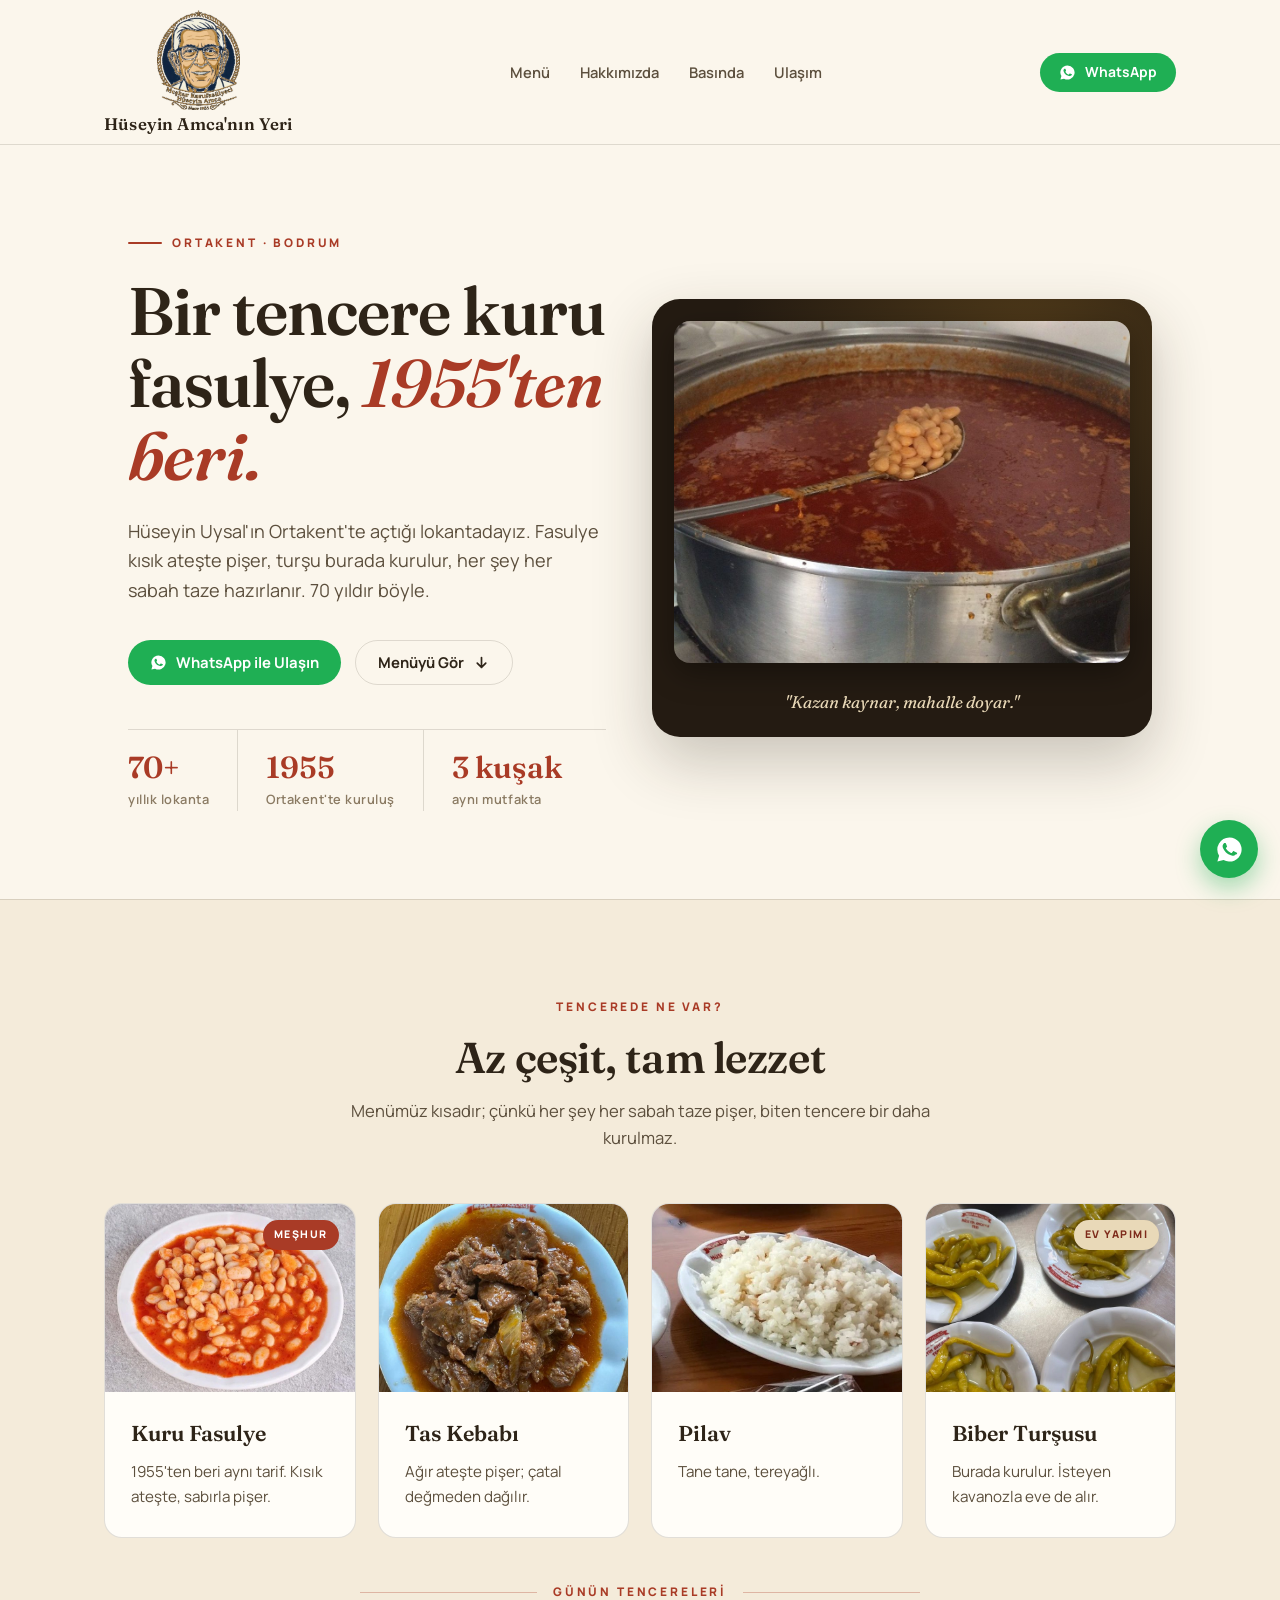
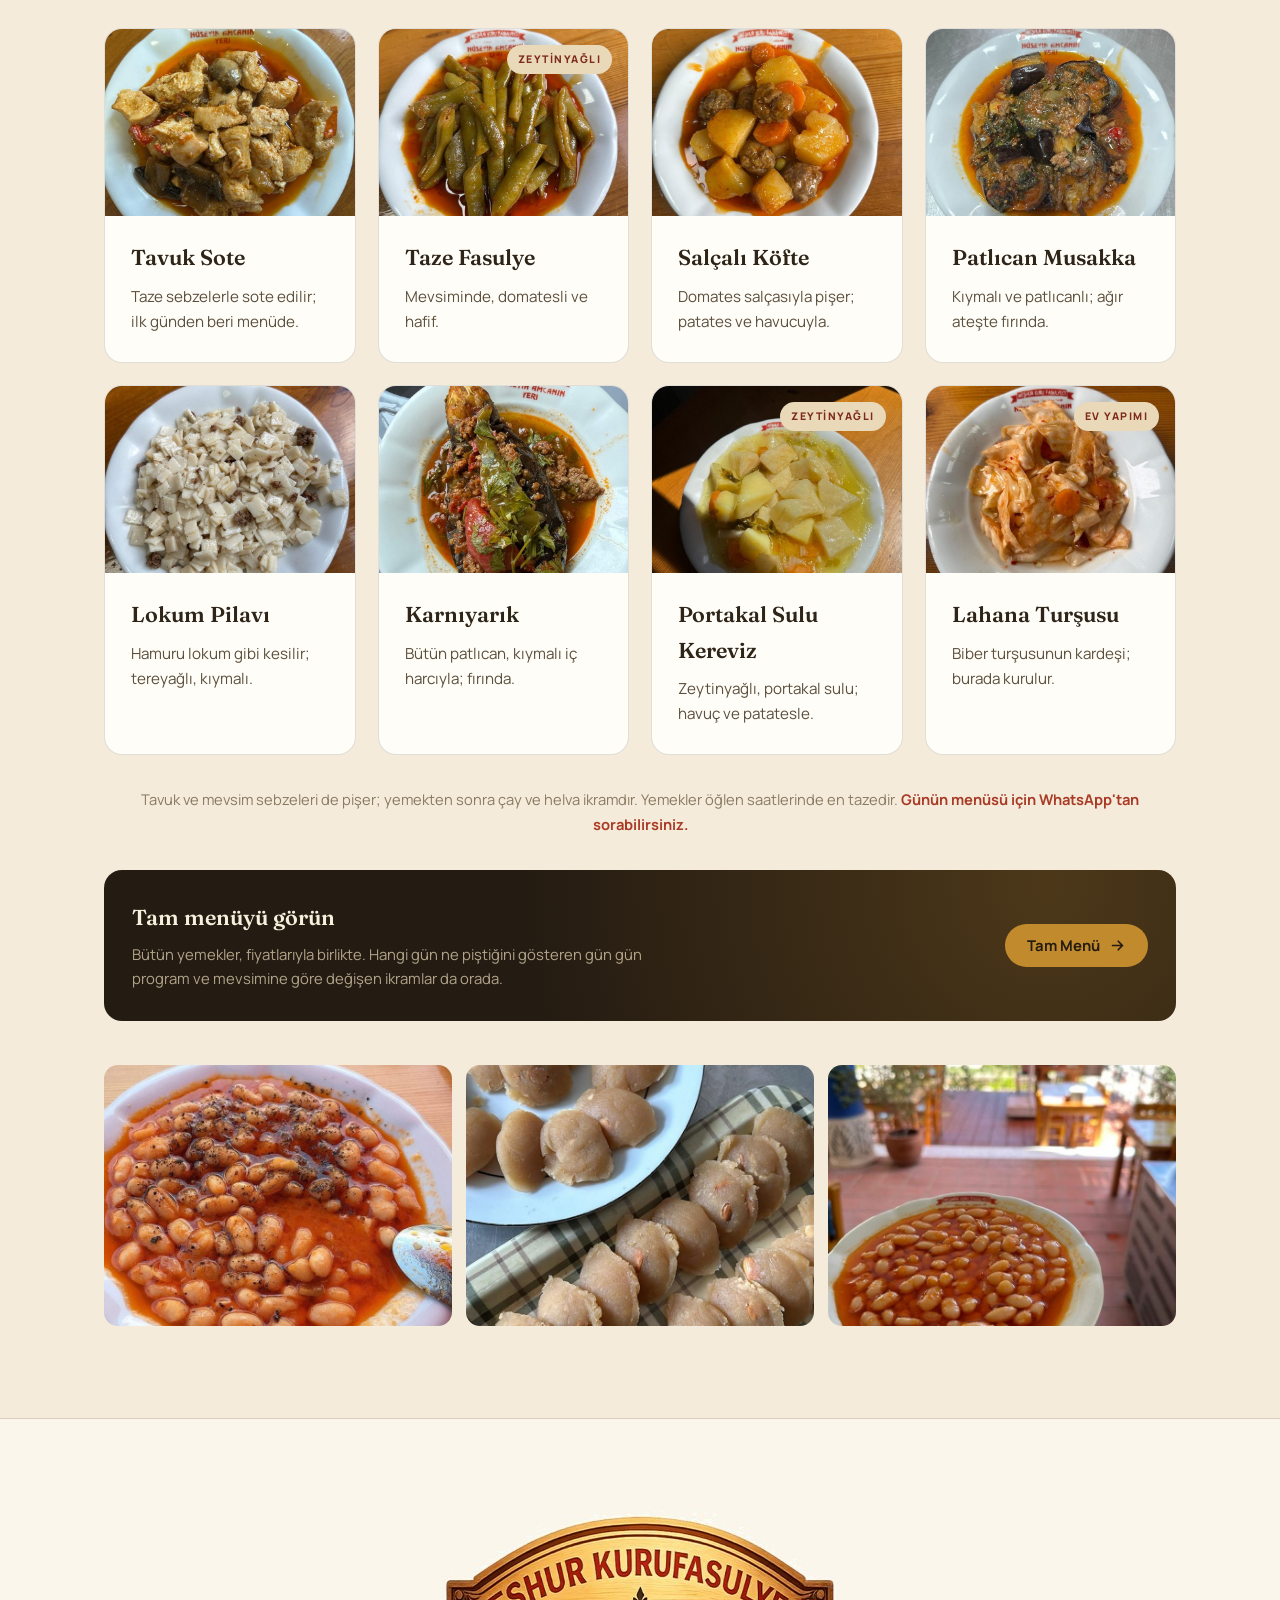
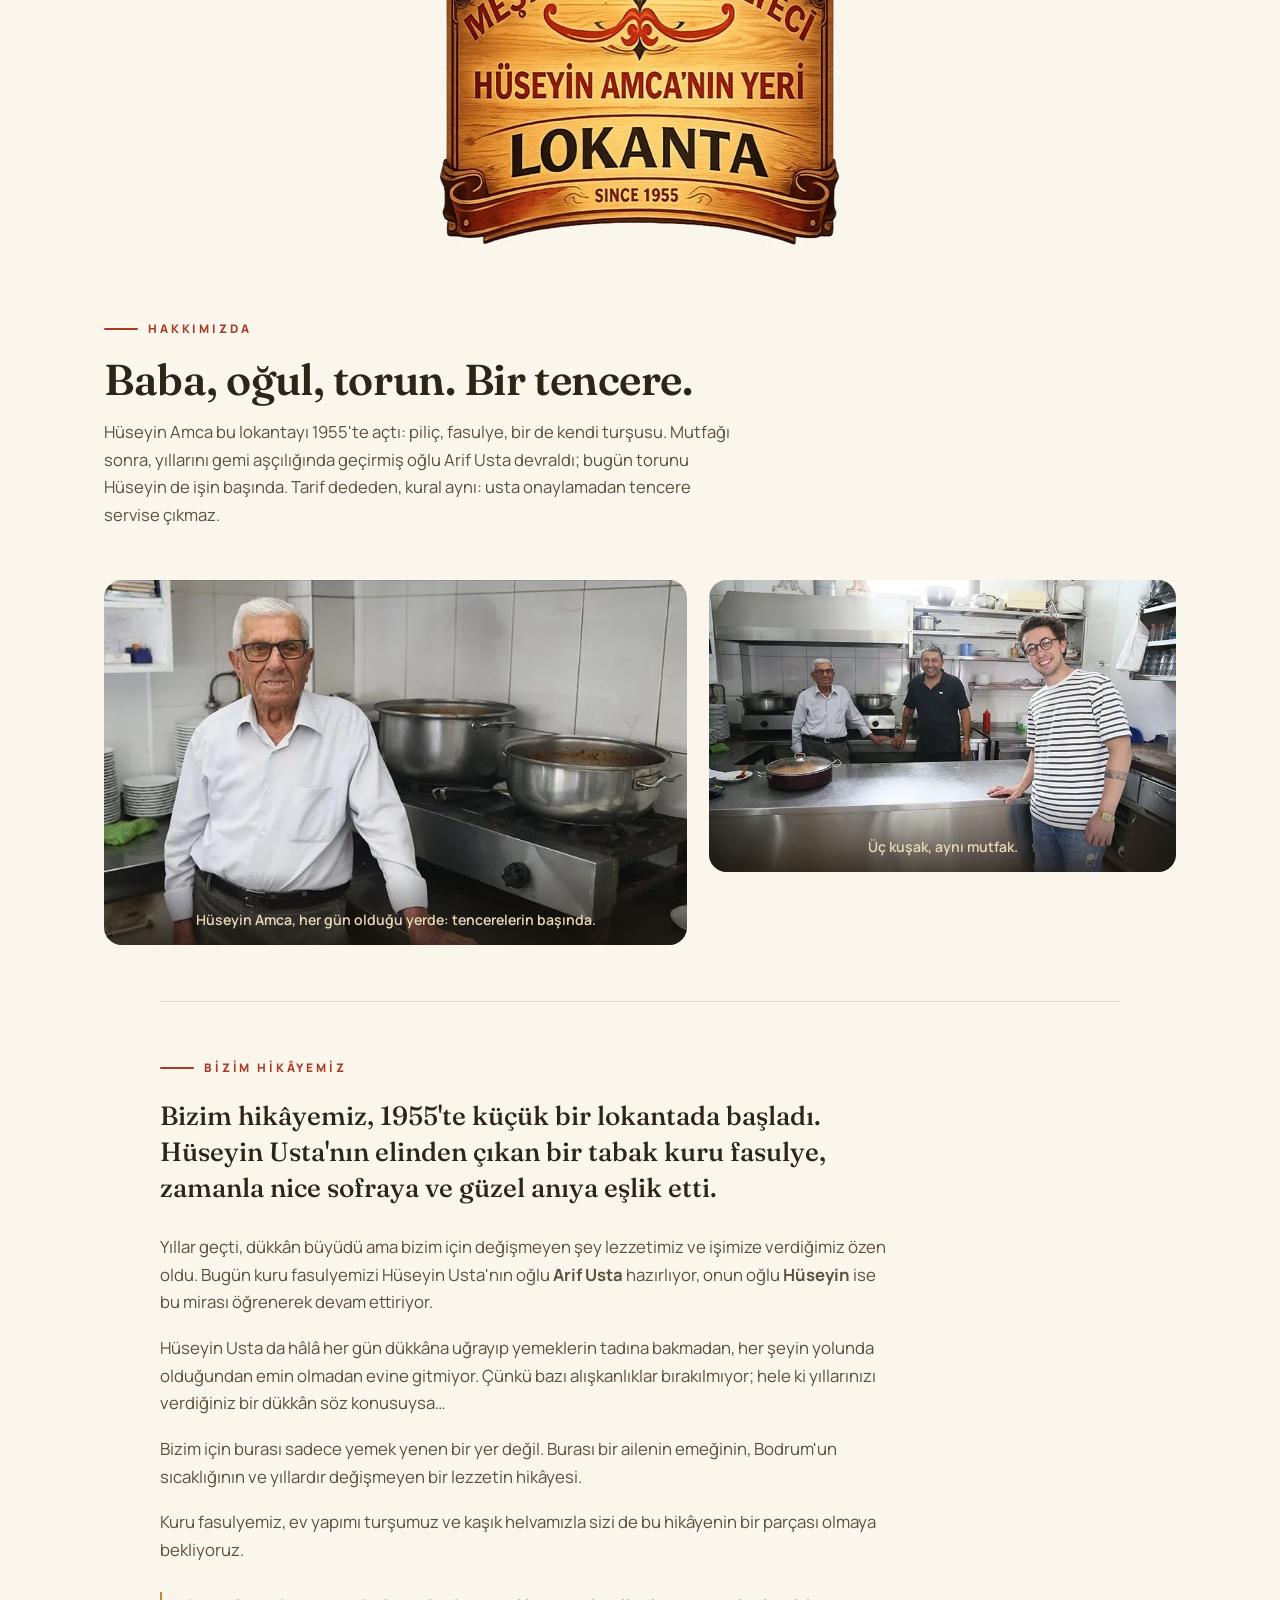
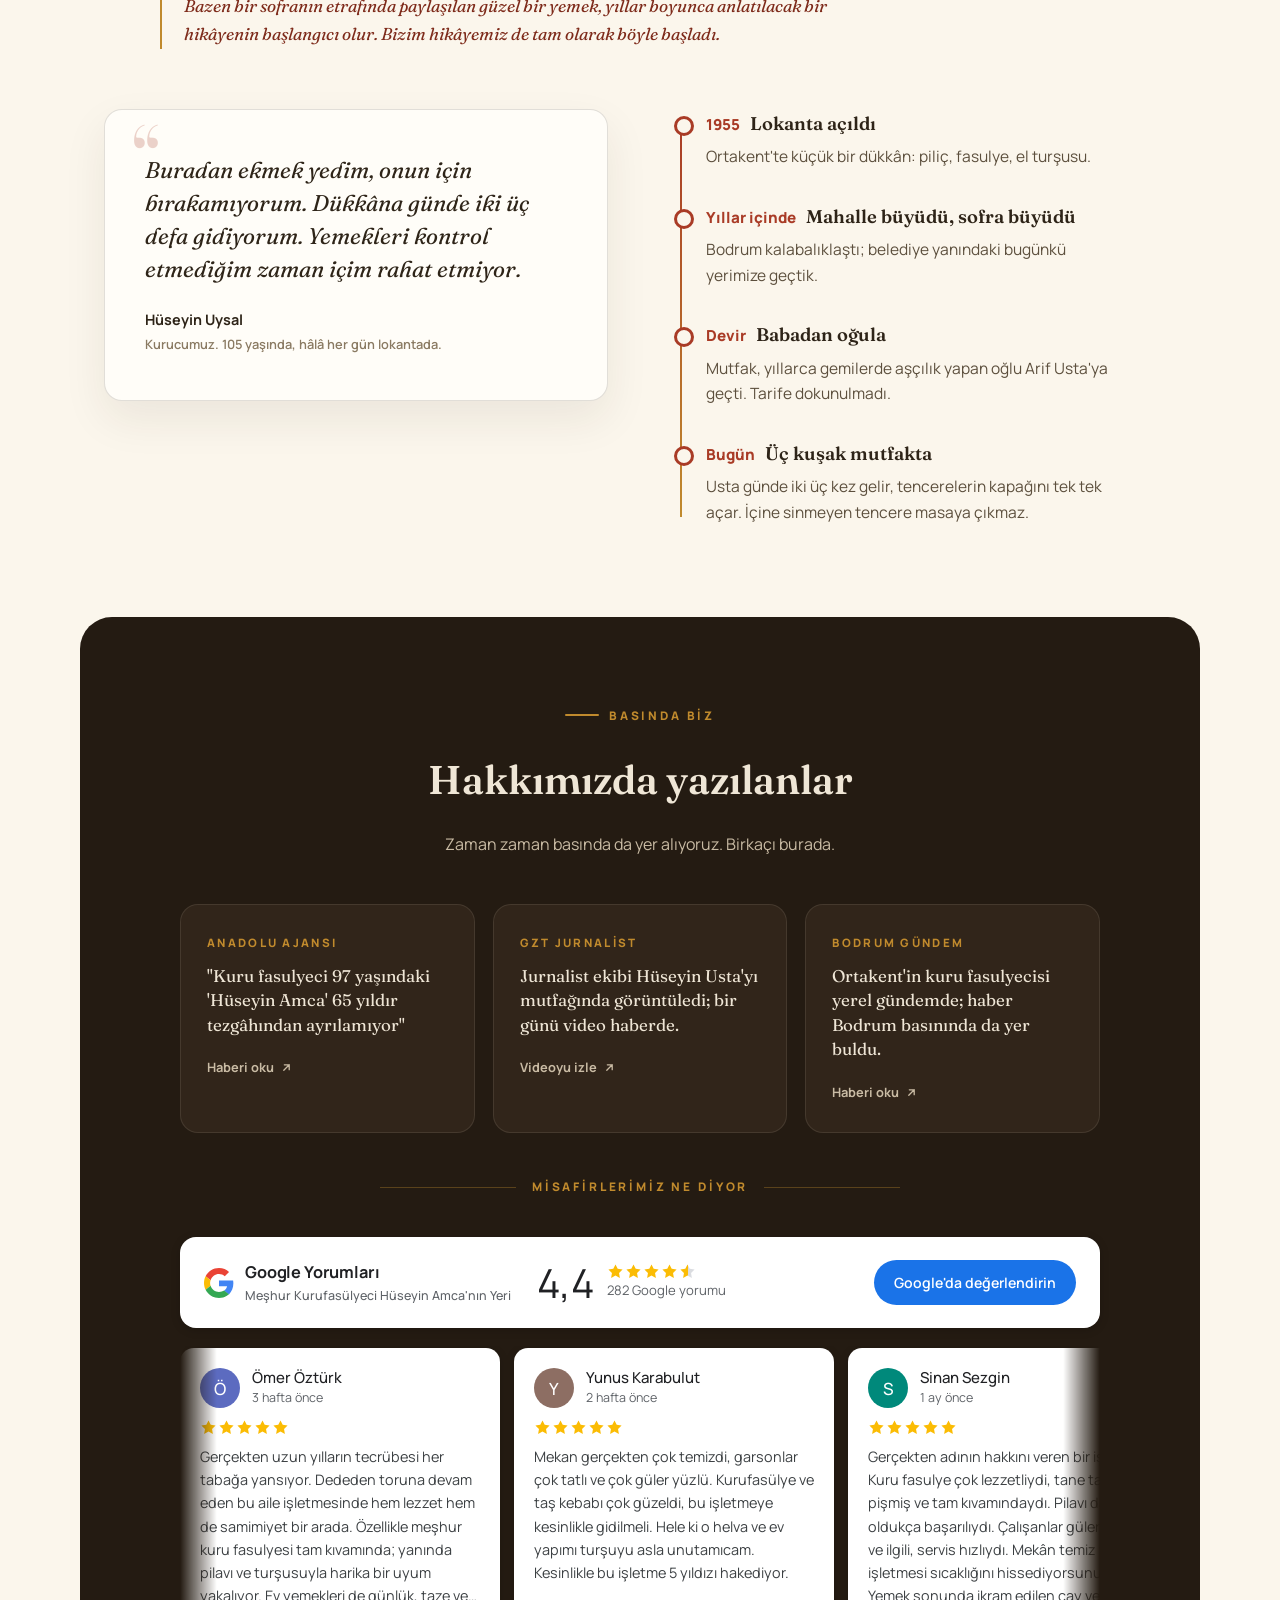
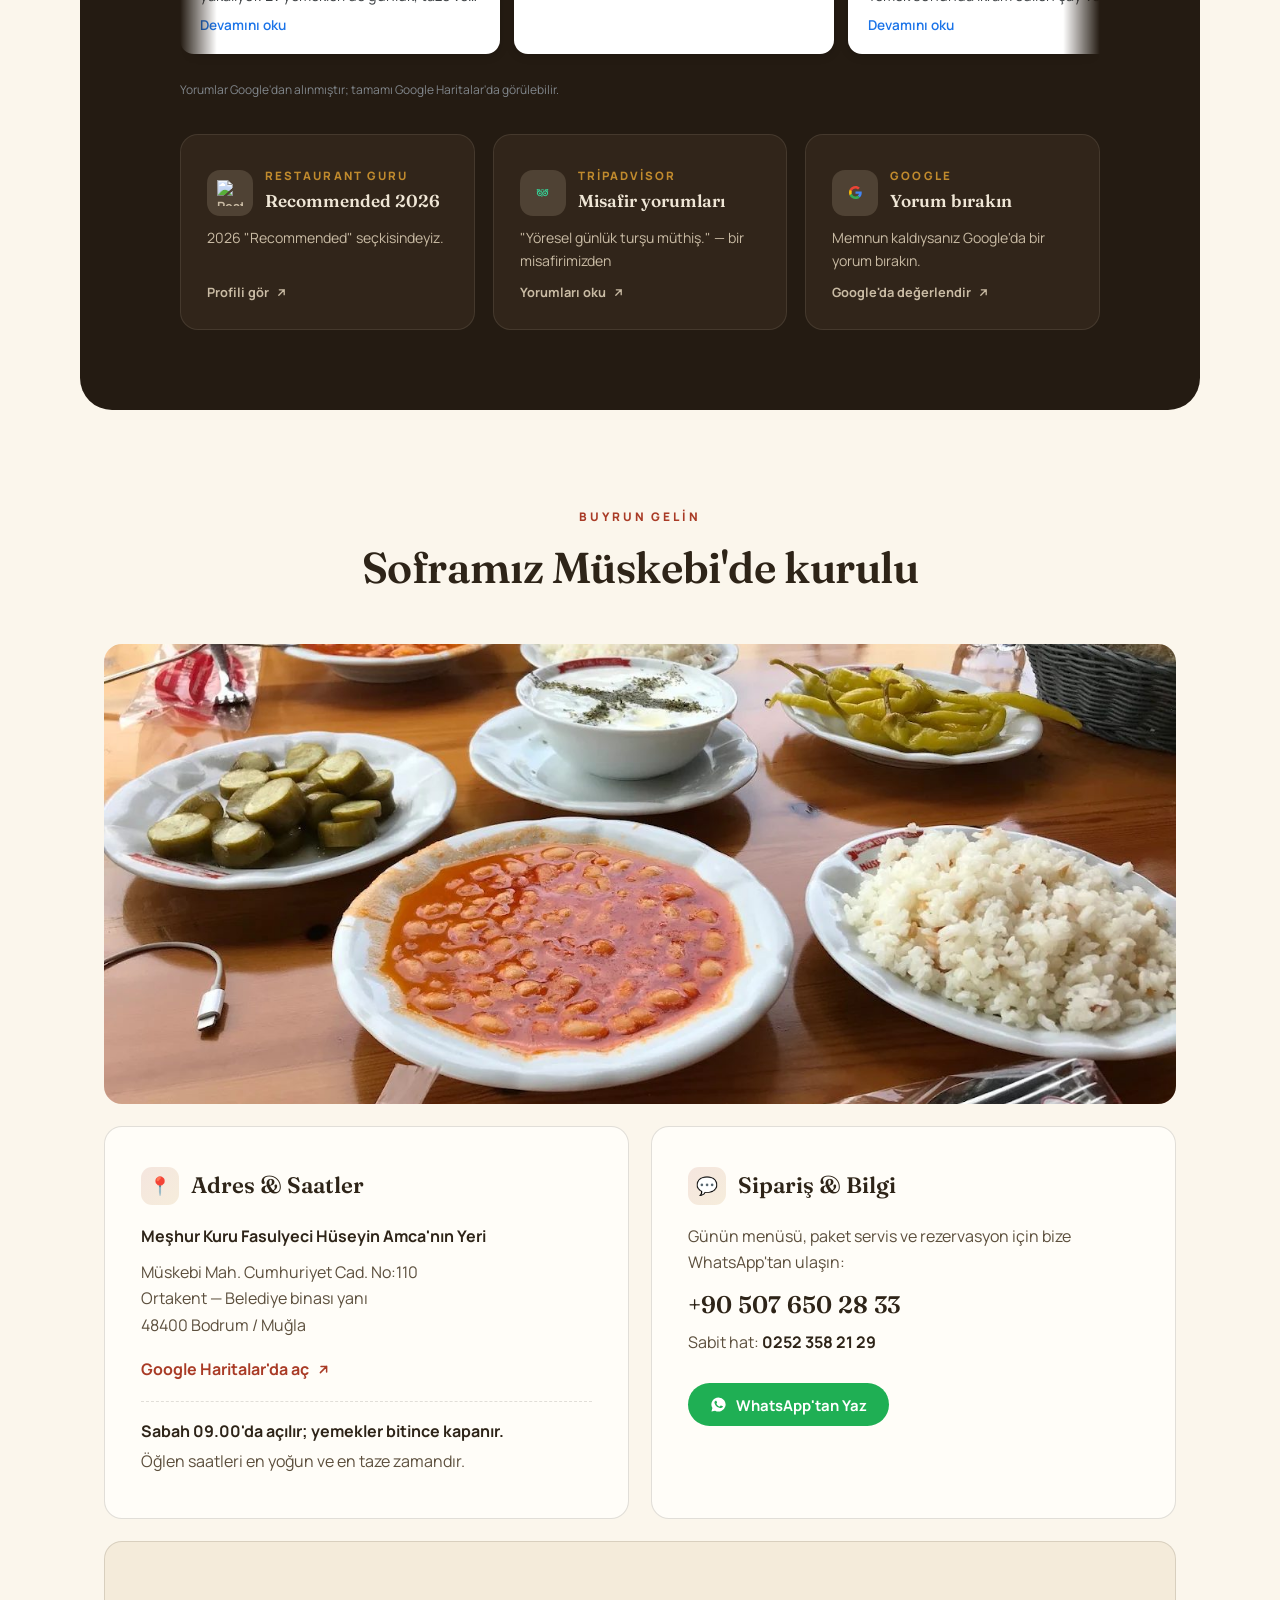
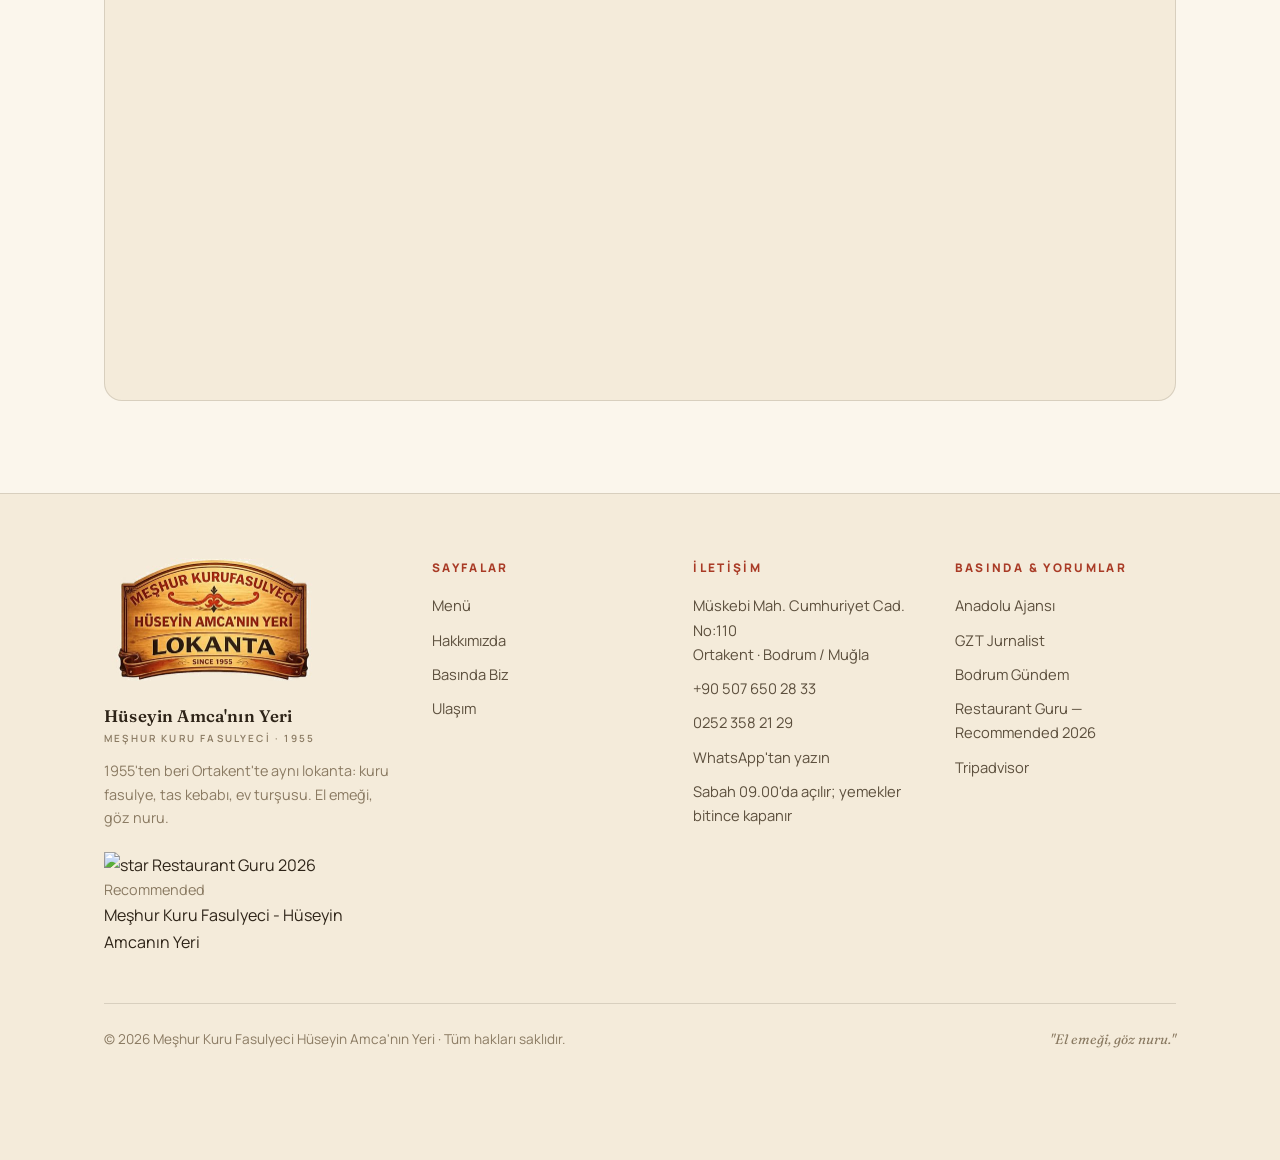
==== commit dec11c8f: "Store the home page photos in the shape they are actually shown in After the first pass index.html s" ====
--- a/index.html
+++ b/index.html
@@ -654,21 +654,21 @@
       <div class="menu-feature reveal">
         <article class="feature">
           <span class="tag tag-star">Meşhur</span>
-          <div class="feature-photo"><img src="img/kuru-fasulye.jpg" alt="Kuru fasulye" loading="lazy" width="1020" height="1020"></div>
+          <div class="feature-photo"><img src="img/w/kuru-fasulye.jpg" alt="Kuru fasulye" loading="lazy" width="760" height="570"></div>
           <div class="feature-body">
             <h3>Kuru Fasulye</h3>
             <p>1955'ten beri aynı tarif. Kısık ateşte, sabırla pişer.</p>
           </div>
         </article>
         <article class="feature">
-          <div class="feature-photo"><img src="img/tas-kebabi.jpg" alt="Tas kebabı" loading="lazy" style="object-position:50% 58%" width="1160" height="1547"></div>
+          <div class="feature-photo"><img src="img/w/tas-kebabi.jpg" alt="Tas kebabı" loading="lazy" width="760" height="570"></div>
           <div class="feature-body">
             <h3>Tas Kebabı</h3>
             <p>Ağır ateşte pişer; çatal değmeden dağılır.</p>
           </div>
         </article>
         <article class="feature">
-          <div class="feature-photo"><img src="img/pilav.jpg" alt="Tereyağlı pilav" loading="lazy" width="1000" height="750"></div>
+          <div class="feature-photo"><img src="img/w/pilav.jpg" alt="Tereyağlı pilav" loading="lazy" width="760" height="570"></div>
           <div class="feature-body">
             <h3>Pilav</h3>
             <p>Tane tane, tereyağlı.</p>
@@ -676,7 +676,7 @@
         </article>
         <article class="feature">
           <span class="tag tag-gift">Ev Yapımı</span>
-          <div class="feature-photo"><img src="img/biber-tursusu.jpg" alt="Ev yapımı biber turşusu" loading="lazy" width="1160" height="1547"></div>
+          <div class="feature-photo"><img src="img/w/biber-tursusu.jpg" alt="Ev yapımı biber turşusu" loading="lazy" width="760" height="570"></div>
           <div class="feature-body">
             <h3>Biber Turşusu</h3>
             <p>Burada kurulur. İsteyen kavanozla eve de alır.</p>
@@ -687,7 +687,7 @@
       <div class="menu-sub reveal">Günün Tencereleri</div>
       <div class="menu-feature menu-day reveal">
         <article class="feature">
-          <div class="feature-photo"><img src="img/pilic.jpg" alt="Tavuk sote" loading="lazy" style="object-position:50% 58%" width="1160" height="1547"></div>
+          <div class="feature-photo"><img src="img/w/pilic.jpg" alt="Tavuk sote" loading="lazy" width="760" height="570"></div>
           <div class="feature-body">
             <h3>Tavuk Sote</h3>
             <p>Taze sebzelerle sote edilir; ilk günden beri menüde.</p>
@@ -695,35 +695,35 @@
         </article>
         <article class="feature">
           <span class="tag tag-gift">Zeytinyağlı</span>
-          <div class="feature-photo"><img src="img/taze-fasulye.jpg" alt="Taze fasulye" loading="lazy" style="object-position:50% 60%" width="1160" height="1547"></div>
+          <div class="feature-photo"><img src="img/w/taze-fasulye.jpg" alt="Taze fasulye" loading="lazy" width="760" height="570"></div>
           <div class="feature-body">
             <h3>Taze Fasulye</h3>
             <p>Mevsiminde, domatesli ve hafif.</p>
           </div>
         </article>
         <article class="feature">
-          <div class="feature-photo"><img src="img/sulu-kofte.jpg" alt="Salçalı köfte" loading="lazy" style="object-position:50% 62%" width="1160" height="1547"></div>
+          <div class="feature-photo"><img src="img/w/sulu-kofte.jpg" alt="Salçalı köfte" loading="lazy" width="760" height="570"></div>
           <div class="feature-body">
             <h3>Salçalı Köfte</h3>
             <p>Domates salçasıyla pişer; patates ve havucuyla.</p>
           </div>
         </article>
         <article class="feature">
-          <div class="feature-photo"><img src="img/patlican.jpg" alt="Patlıcan musakka" loading="lazy" style="object-position:50% 52%" width="1160" height="1547"></div>
+          <div class="feature-photo"><img src="img/w/patlican.jpg" alt="Patlıcan musakka" loading="lazy" width="760" height="570"></div>
           <div class="feature-body">
             <h3>Patlıcan Musakka</h3>
             <p>Kıymalı ve patlıcanlı; ağır ateşte fırında.</p>
           </div>
         </article>
         <article class="feature">
-          <div class="feature-photo"><img src="img/lokum-pilavi.jpg" alt="Lokum pilavı" loading="lazy" style="object-position:50% 52%" width="1160" height="1547"></div>
+          <div class="feature-photo"><img src="img/w/lokum-pilavi.jpg" alt="Lokum pilavı" loading="lazy" width="760" height="570"></div>
           <div class="feature-body">
             <h3>Lokum Pilavı</h3>
             <p>Hamuru lokum gibi kesilir; tereyağlı, kıymalı.</p>
           </div>
         </article>
         <article class="feature">
-          <div class="feature-photo"><img src="img/karniyarik.jpg" alt="Karnıyarık" loading="lazy" width="750" height="1000"></div>
+          <div class="feature-photo"><img src="img/w/karniyarik.jpg" alt="Karnıyarık" loading="lazy" width="760" height="570"></div>
           <div class="feature-body">
             <h3>Karnıyarık</h3>
             <p>Bütün patlıcan, kıymalı iç harcıyla; fırında.</p>
@@ -731,7 +731,7 @@
         </article>
         <article class="feature">
           <span class="tag tag-gift">Zeytinyağlı</span>
-          <div class="feature-photo"><img src="img/kereviz.jpg" alt="Portakal sulu kereviz" loading="lazy" style="object-position:50% 55%" width="760" height="1013"></div>
+          <div class="feature-photo"><img src="img/w/kereviz.jpg" alt="Portakal sulu kereviz" loading="lazy" width="760" height="570"></div>
           <div class="feature-body">
             <h3>Portakal Sulu Kereviz</h3>
             <p>Zeytinyağlı, portakal sulu; havuç ve patatesle.</p>
@@ -739,7 +739,7 @@
         </article>
         <article class="feature">
           <span class="tag tag-gift">Ev Yapımı</span>
-          <div class="feature-photo"><img src="img/lahana.jpg" alt="Lahana turşusu" loading="lazy" style="object-position:50% 58%" width="1160" height="1547"></div>
+          <div class="feature-photo"><img src="img/w/lahana.jpg" alt="Lahana turşusu" loading="lazy" width="760" height="570"></div>
           <div class="feature-body">
             <h3>Lahana Turşusu</h3>
             <p>Biber turşusunun kardeşi; burada kurulur.</p>
@@ -760,9 +760,9 @@
       </div>
 
       <div class="gallery reveal">
-        <figure><img src="img/kuru-fasulye-hero.jpg" alt="Bir tabak kuru fasulye" loading="lazy" width="696" height="696"></figure>
-        <figure><img src="img/helva.jpg" alt="İkram helvası" loading="lazy" style="object-position:50% 40%" width="900" height="1599"></figure>
-        <figure><img src="img/kuru-fasulye-teras.jpg" alt="Teras önünde bir tabak kuru fasulye" loading="lazy" width="696" height="928"></figure>
+        <figure><img src="img/w/kuru-fasulye-hero.jpg" alt="Bir tabak kuru fasulye" loading="lazy" width="760" height="570"></figure>
+        <figure><img src="img/w/helva.jpg" alt="İkram helvası" loading="lazy" width="760" height="570"></figure>
+        <figure><img src="img/w/kuru-fasulye-teras.jpg" alt="Teras önünde bir tabak kuru fasulye" loading="lazy" width="760" height="570"></figure>
       </div>
     </div>
   </section>
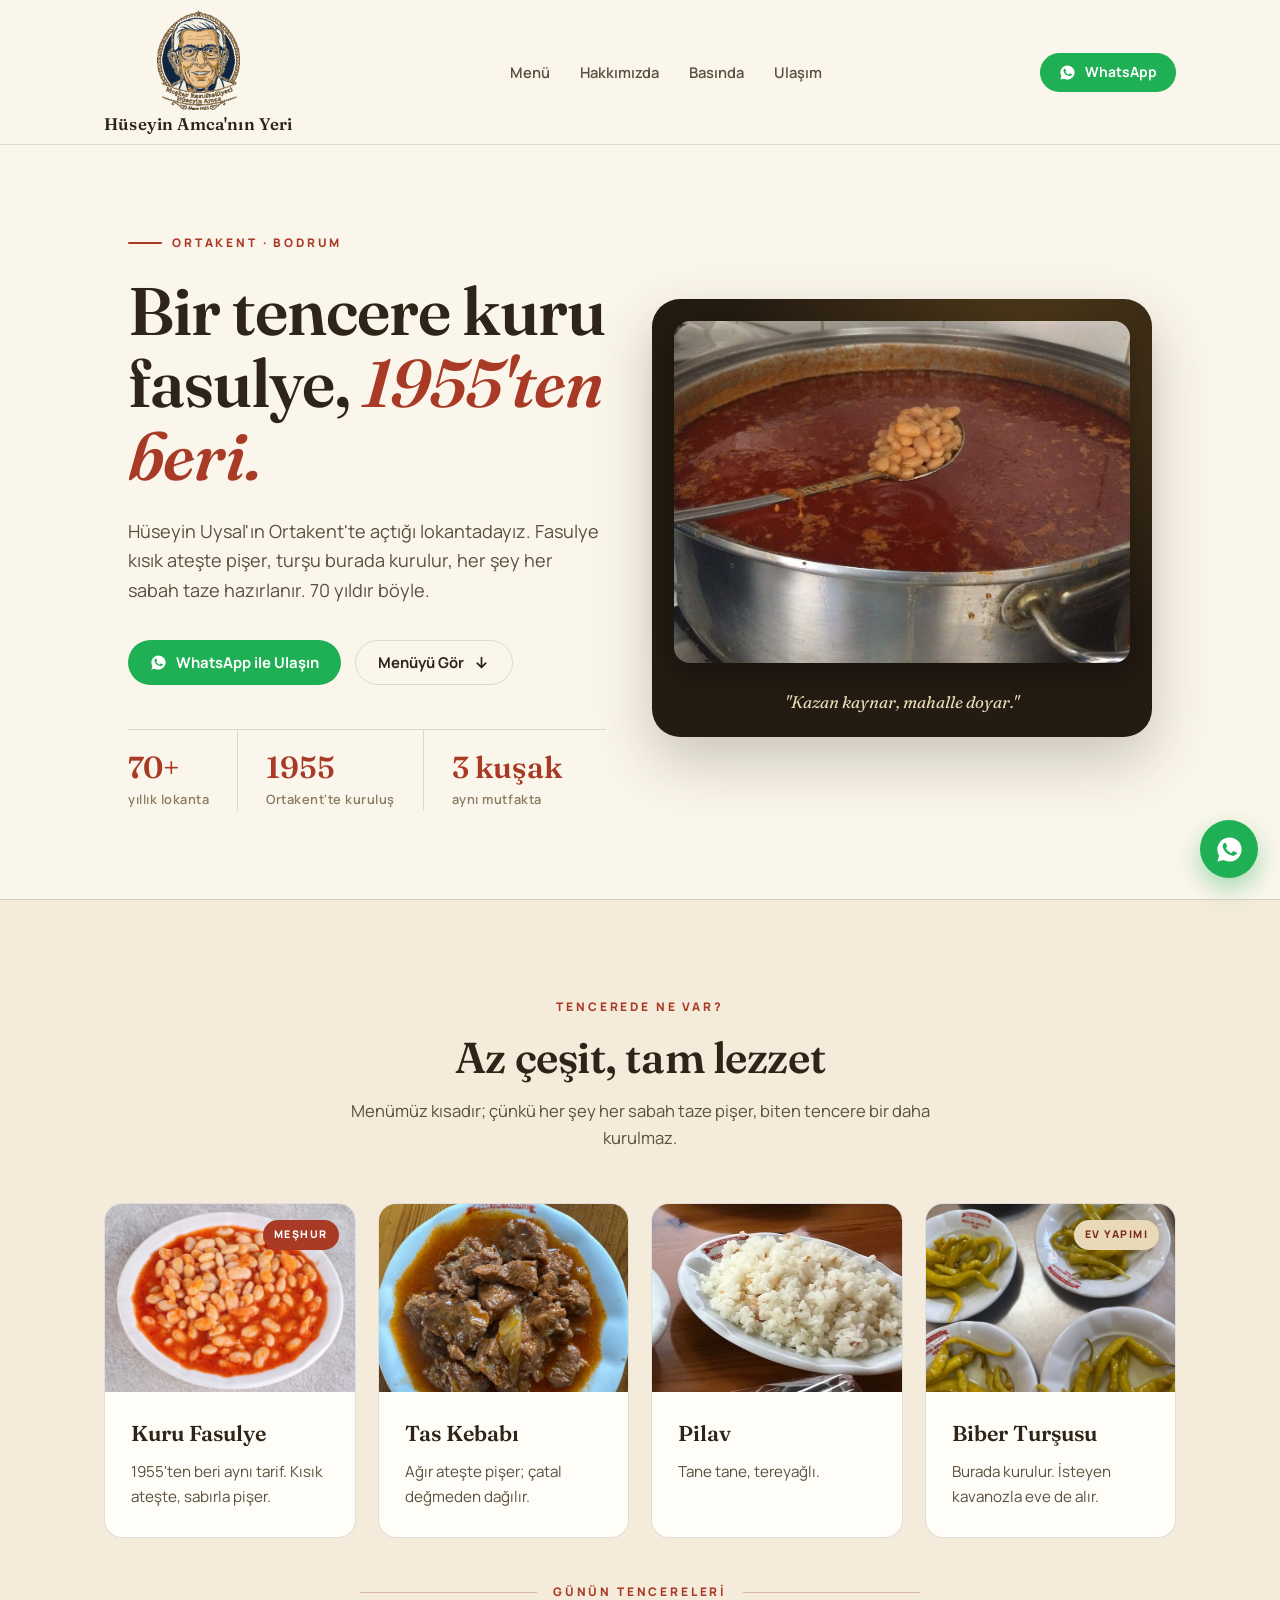
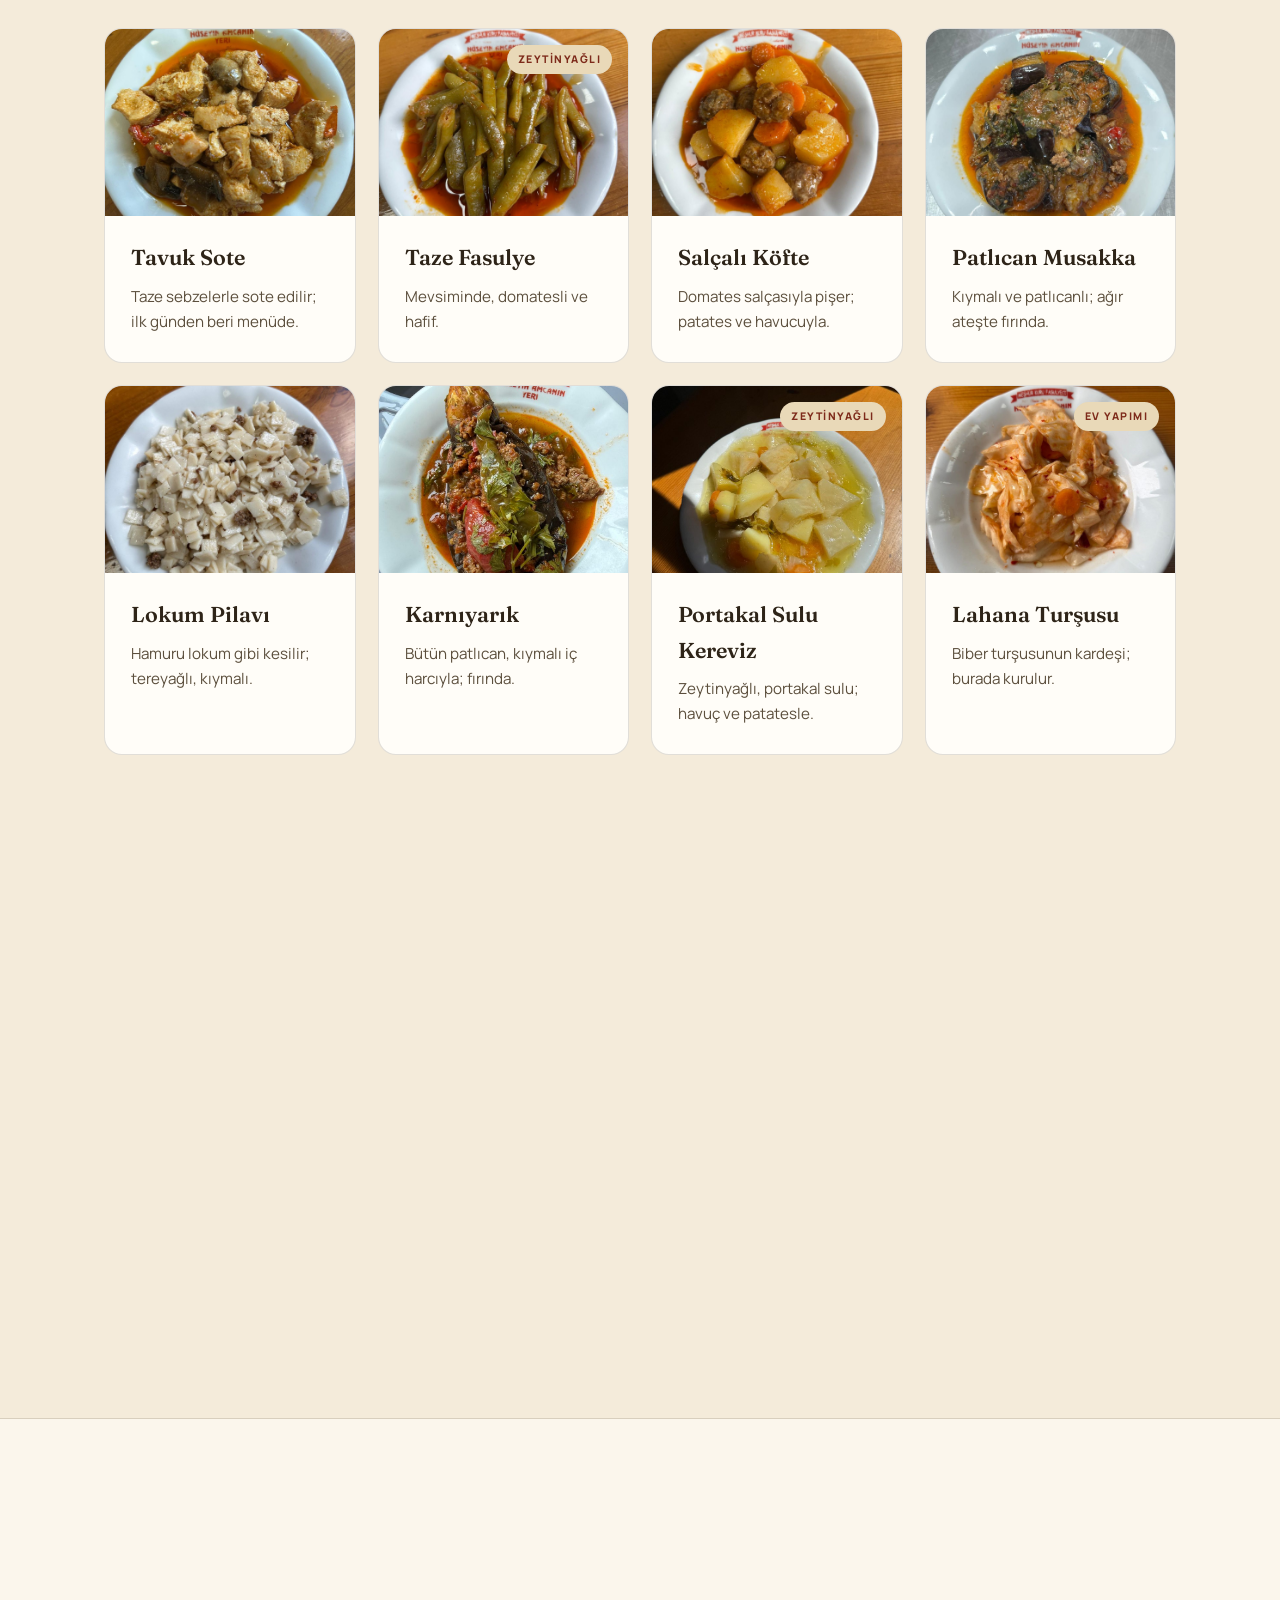
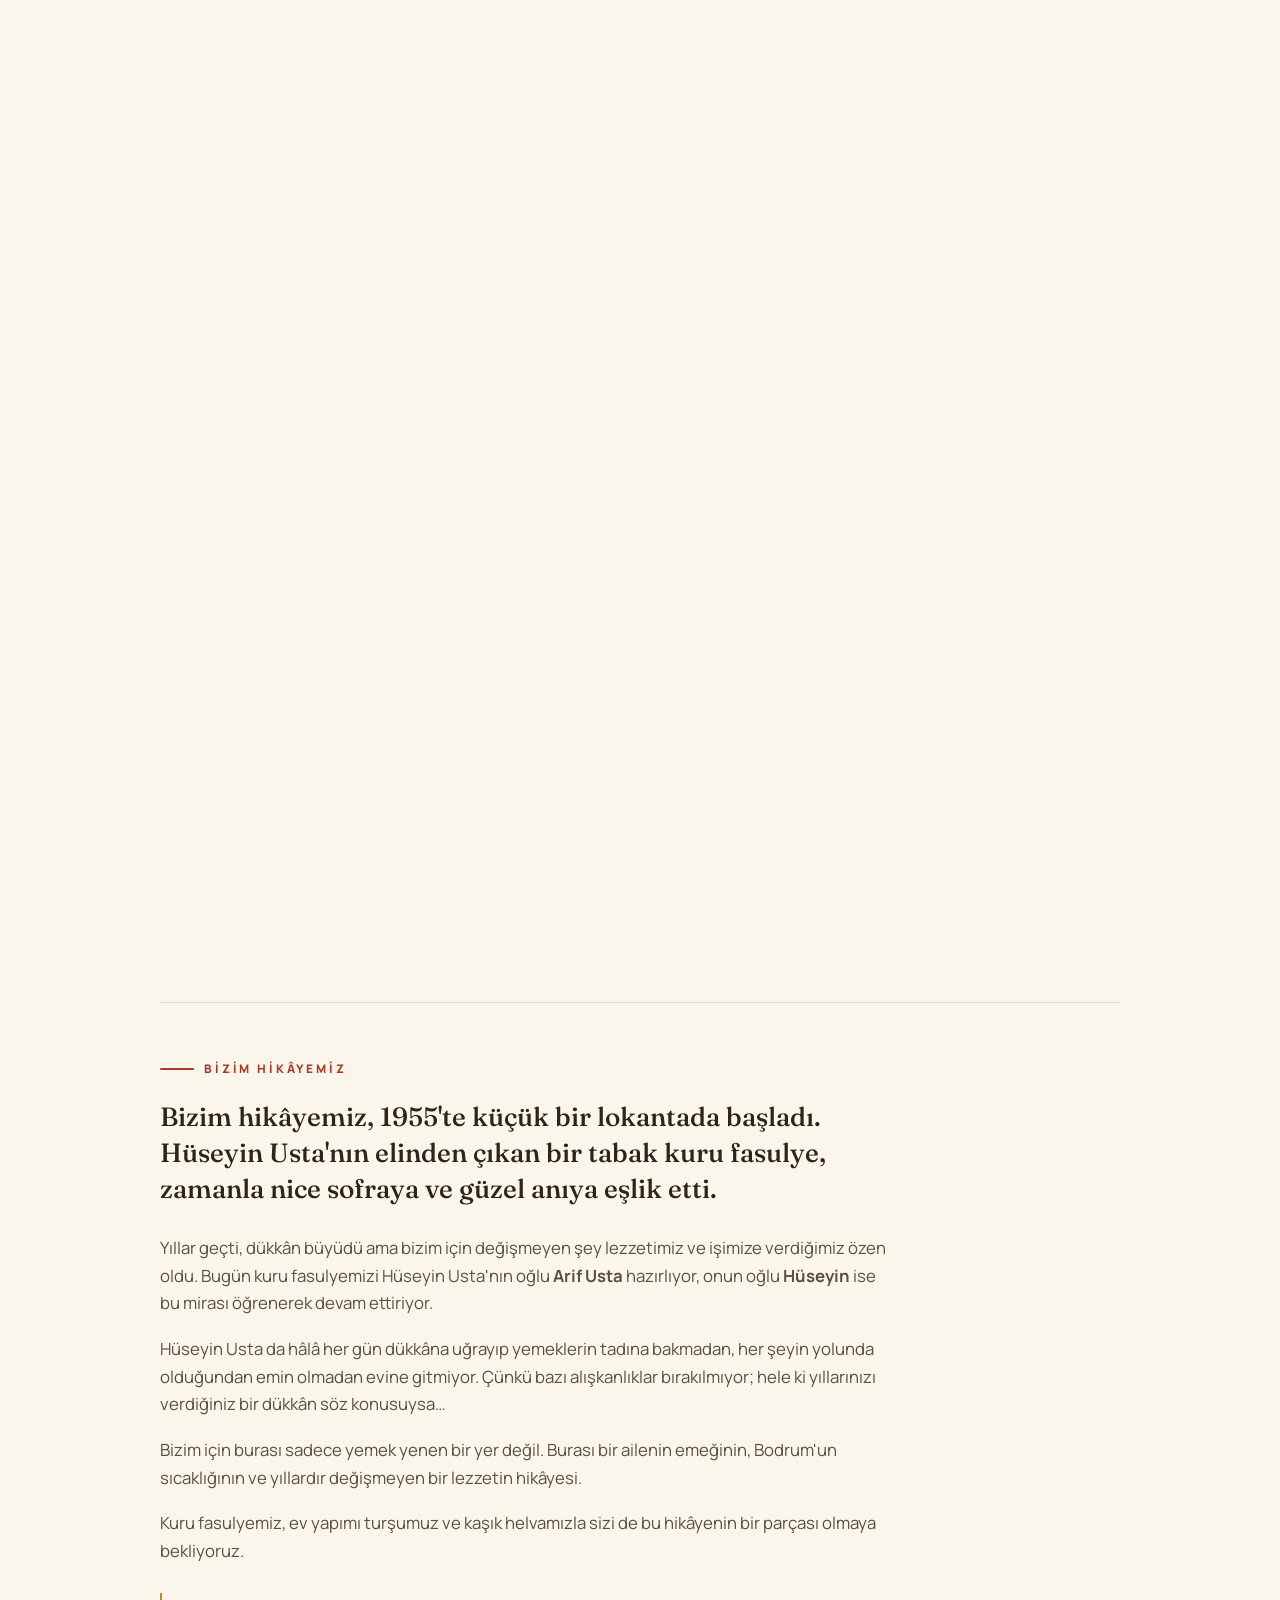
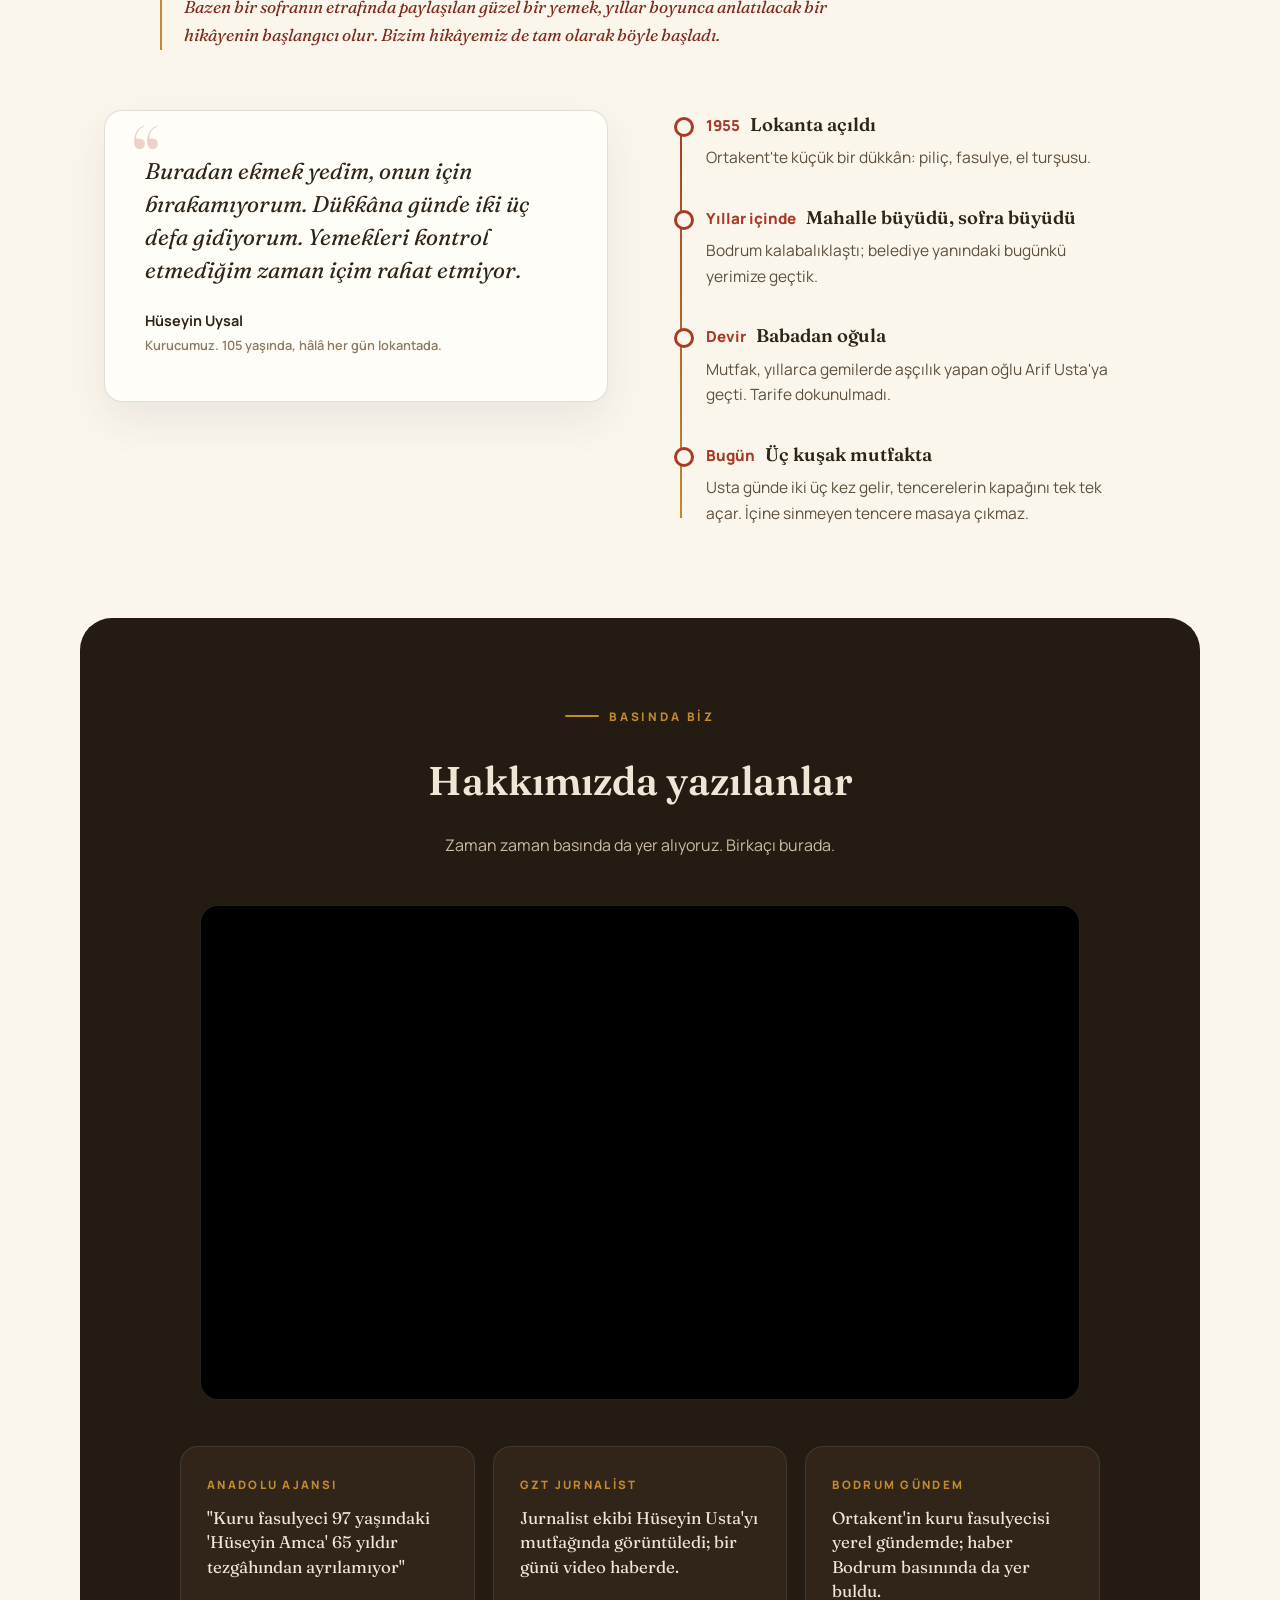
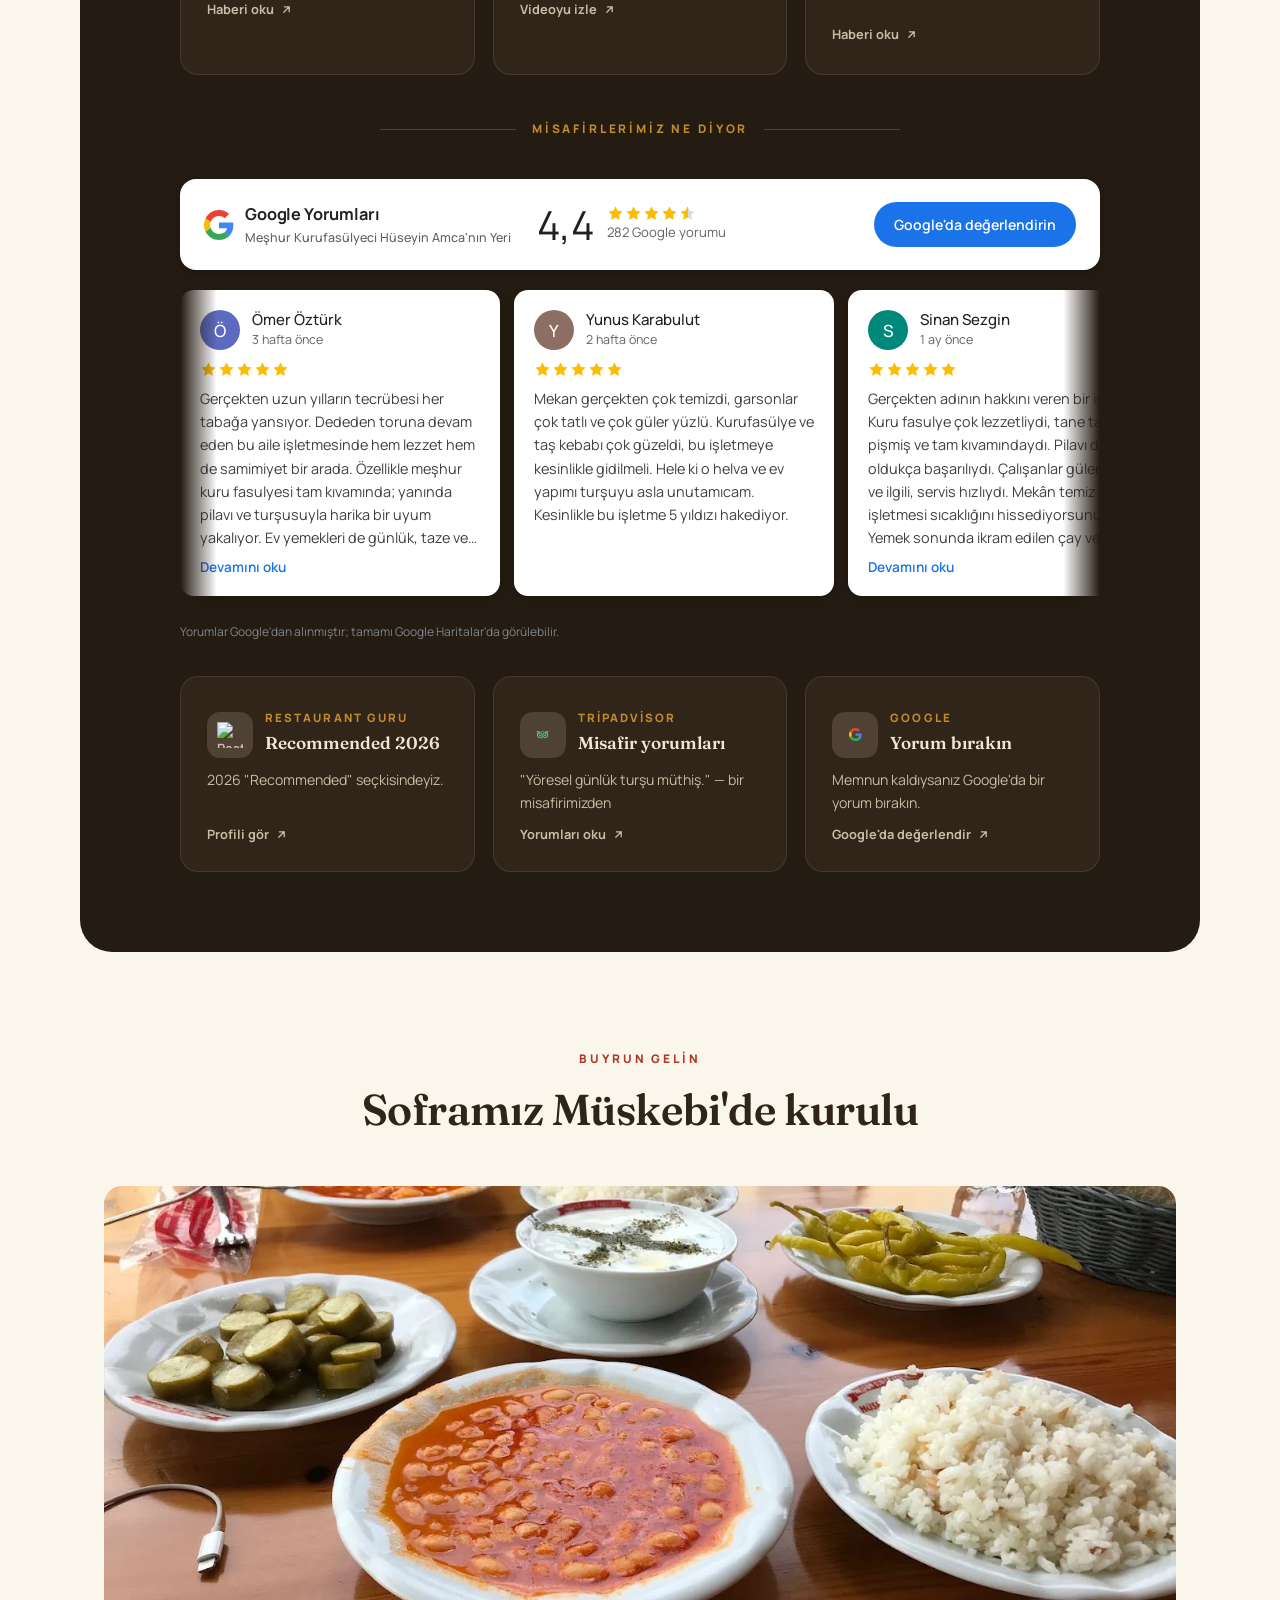
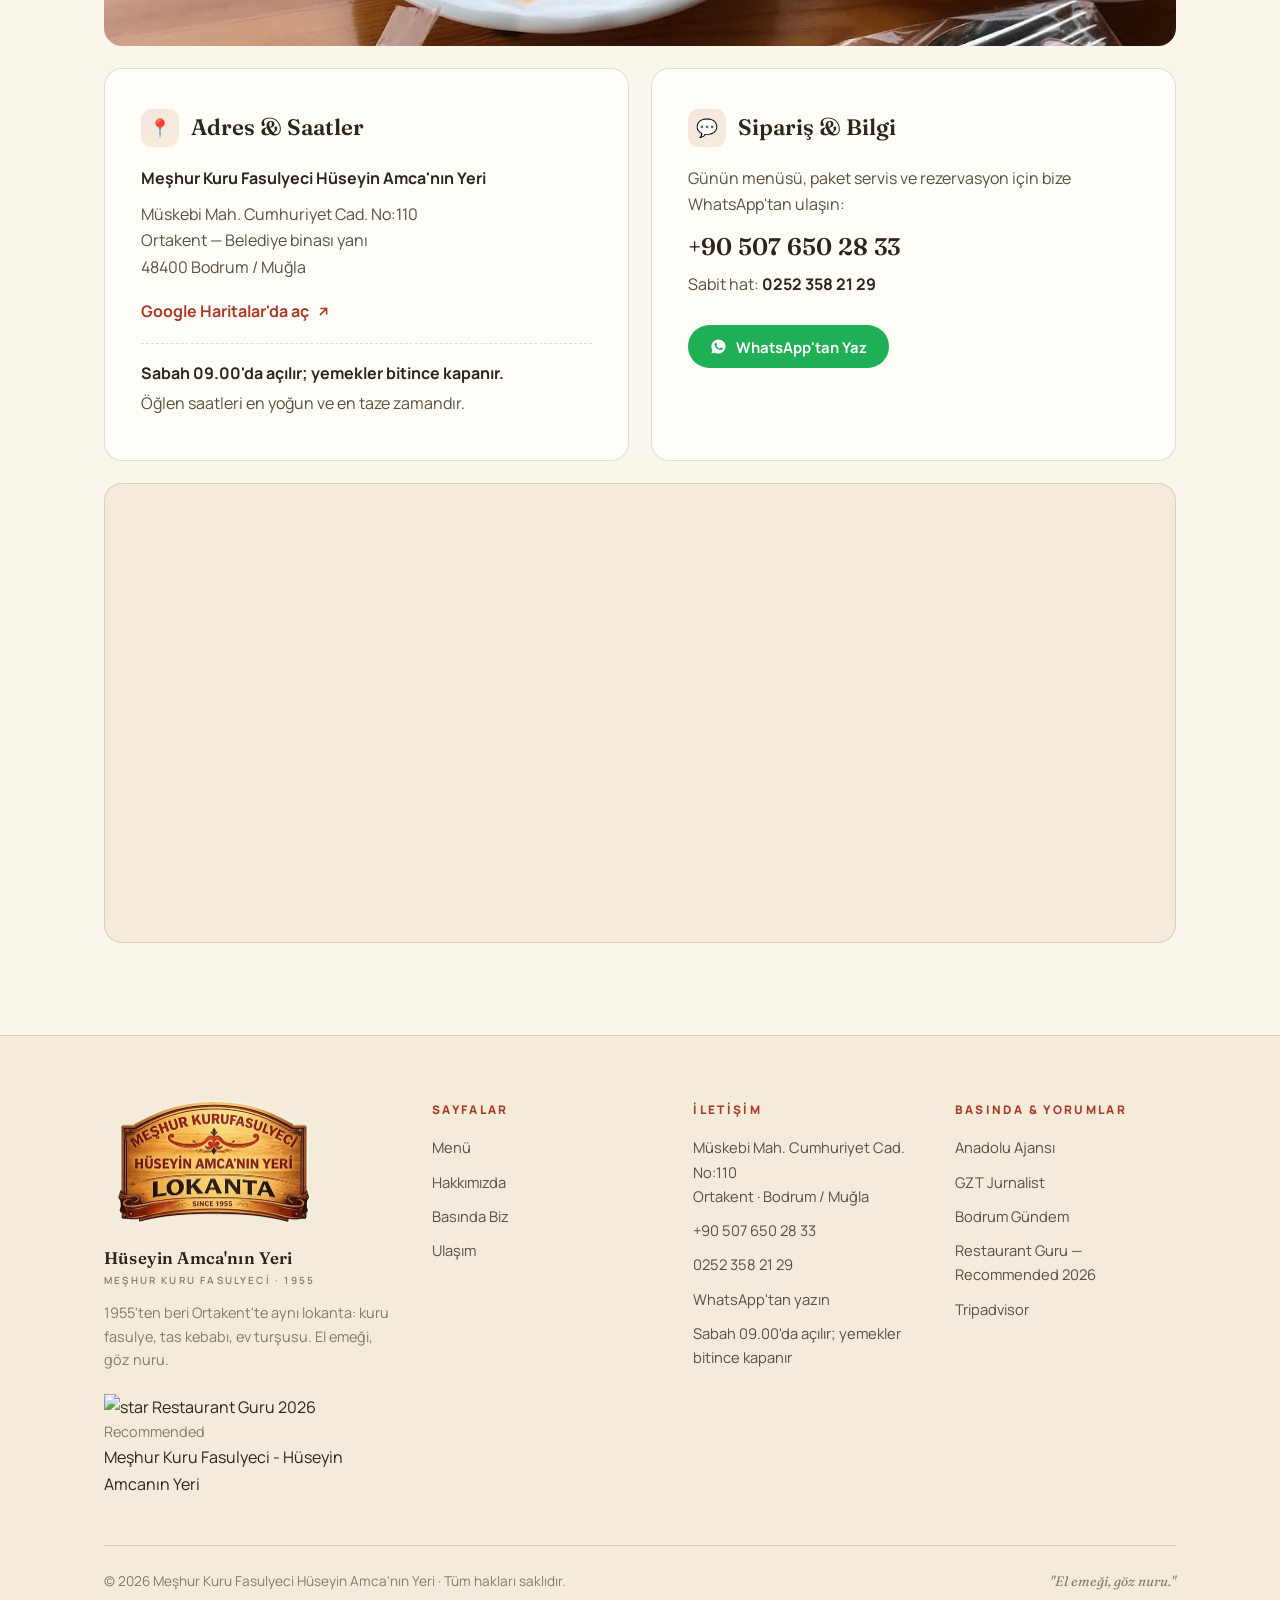
==== commit 512e2515: "Embed the press video in the Basında section Adds a 16:9 privacy-enhanced YouTube embed (youtube-noc" ====
--- a/index.html
+++ b/index.html
@@ -384,6 +384,13 @@
 .press .kicker::before{background:var(--gold)}
 .press h2{font-family:var(--font-display);font-size:clamp(1.8rem,3.4vw,2.5rem);font-weight:600;margin-bottom:18px}
 .press>.press-inner>p{color:#C9BBA4;max-width:38rem;margin:0 auto 46px}
+.press-video{
+  aspect-ratio:16/9;max-width:880px;margin:0 auto 46px;
+  border-radius:var(--radius);overflow:hidden;
+  border:1px solid rgba(239,230,214,.14);
+  background:#000;
+}
+.press-video iframe{width:100%;height:100%;border:0;display:block}
 .press-cards{display:grid;grid-template-columns:repeat(3,1fr);gap:18px;text-align:left}
 .press-card{
   background:var(--dark-2);
@@ -635,7 +642,7 @@
 
       <div class="hero-art">
         <div class="pot-card">
-          <img class="pot-photo" src="img/kazan-hero.jpg" alt="Kepçeyle kuru fasulye alınan kazan" fetchpriority="high" width="1044" height="783">
+          <img class="pot-photo" src="img/kazan-hero.jpg" alt="Kepçeyle kuru fasulye alınan kazan" width="1600" height="1200" fetchpriority="high">
           <p class="pot-caption">"Kazan kaynar, mahalle doyar."</p>
         </div>
       </div>
@@ -654,21 +661,21 @@
       <div class="menu-feature reveal">
         <article class="feature">
           <span class="tag tag-star">Meşhur</span>
-          <div class="feature-photo"><img src="img/w/kuru-fasulye.jpg" alt="Kuru fasulye" loading="lazy" width="760" height="570"></div>
+          <div class="feature-photo"><img src="img/kuru-fasulye.jpg" alt="Kuru fasulye" loading="lazy" width="1020" height="1020"></div>
           <div class="feature-body">
             <h3>Kuru Fasulye</h3>
             <p>1955'ten beri aynı tarif. Kısık ateşte, sabırla pişer.</p>
           </div>
         </article>
         <article class="feature">
-          <div class="feature-photo"><img src="img/w/tas-kebabi.jpg" alt="Tas kebabı" loading="lazy" width="760" height="570"></div>
+          <div class="feature-photo"><img src="img/tas-kebabi.jpg" alt="Tas kebabı" loading="lazy" style="object-position:50% 58%" width="1200" height="1600"></div>
           <div class="feature-body">
             <h3>Tas Kebabı</h3>
             <p>Ağır ateşte pişer; çatal değmeden dağılır.</p>
           </div>
         </article>
         <article class="feature">
-          <div class="feature-photo"><img src="img/w/pilav.jpg" alt="Tereyağlı pilav" loading="lazy" width="760" height="570"></div>
+          <div class="feature-photo"><img src="img/pilav.jpg" alt="Tereyağlı pilav" loading="lazy" width="1000" height="750"></div>
           <div class="feature-body">
             <h3>Pilav</h3>
             <p>Tane tane, tereyağlı.</p>
@@ -676,7 +683,7 @@
         </article>
         <article class="feature">
           <span class="tag tag-gift">Ev Yapımı</span>
-          <div class="feature-photo"><img src="img/w/biber-tursusu.jpg" alt="Ev yapımı biber turşusu" loading="lazy" width="760" height="570"></div>
+          <div class="feature-photo"><img src="img/biber-tursusu.jpg" alt="Ev yapımı biber turşusu" loading="lazy" width="1536" height="2048"></div>
           <div class="feature-body">
             <h3>Biber Turşusu</h3>
             <p>Burada kurulur. İsteyen kavanozla eve de alır.</p>
@@ -687,7 +694,7 @@
       <div class="menu-sub reveal">Günün Tencereleri</div>
       <div class="menu-feature menu-day reveal">
         <article class="feature">
-          <div class="feature-photo"><img src="img/w/pilic.jpg" alt="Tavuk sote" loading="lazy" width="760" height="570"></div>
+          <div class="feature-photo"><img src="img/pilic.jpg" alt="Tavuk sote" loading="lazy" style="object-position:50% 58%" width="1200" height="1600"></div>
           <div class="feature-body">
             <h3>Tavuk Sote</h3>
             <p>Taze sebzelerle sote edilir; ilk günden beri menüde.</p>
@@ -695,35 +702,35 @@
         </article>
         <article class="feature">
           <span class="tag tag-gift">Zeytinyağlı</span>
-          <div class="feature-photo"><img src="img/w/taze-fasulye.jpg" alt="Taze fasulye" loading="lazy" width="760" height="570"></div>
+          <div class="feature-photo"><img src="img/taze-fasulye.jpg" alt="Taze fasulye" loading="lazy" style="object-position:50% 60%" width="1200" height="1600"></div>
           <div class="feature-body">
             <h3>Taze Fasulye</h3>
             <p>Mevsiminde, domatesli ve hafif.</p>
           </div>
         </article>
         <article class="feature">
-          <div class="feature-photo"><img src="img/w/sulu-kofte.jpg" alt="Salçalı köfte" loading="lazy" width="760" height="570"></div>
+          <div class="feature-photo"><img src="img/sulu-kofte.jpg" alt="Salçalı köfte" loading="lazy" style="object-position:50% 62%" width="1200" height="1600"></div>
           <div class="feature-body">
             <h3>Salçalı Köfte</h3>
             <p>Domates salçasıyla pişer; patates ve havucuyla.</p>
           </div>
         </article>
         <article class="feature">
-          <div class="feature-photo"><img src="img/w/patlican.jpg" alt="Patlıcan musakka" loading="lazy" width="760" height="570"></div>
+          <div class="feature-photo"><img src="img/patlican.jpg" alt="Patlıcan musakka" loading="lazy" style="object-position:50% 52%" width="1200" height="1600"></div>
           <div class="feature-body">
             <h3>Patlıcan Musakka</h3>
             <p>Kıymalı ve patlıcanlı; ağır ateşte fırında.</p>
           </div>
         </article>
         <article class="feature">
-          <div class="feature-photo"><img src="img/w/lokum-pilavi.jpg" alt="Lokum pilavı" loading="lazy" width="760" height="570"></div>
+          <div class="feature-photo"><img src="img/lokum-pilavi.jpg" alt="Lokum pilavı" loading="lazy" style="object-position:50% 52%" width="1200" height="1600"></div>
           <div class="feature-body">
             <h3>Lokum Pilavı</h3>
             <p>Hamuru lokum gibi kesilir; tereyağlı, kıymalı.</p>
           </div>
         </article>
         <article class="feature">
-          <div class="feature-photo"><img src="img/w/karniyarik.jpg" alt="Karnıyarık" loading="lazy" width="760" height="570"></div>
+          <div class="feature-photo"><img src="img/karniyarik.jpg" alt="Karnıyarık" loading="lazy" width="750" height="1000"></div>
           <div class="feature-body">
             <h3>Karnıyarık</h3>
             <p>Bütün patlıcan, kıymalı iç harcıyla; fırında.</p>
@@ -731,7 +738,7 @@
         </article>
         <article class="feature">
           <span class="tag tag-gift">Zeytinyağlı</span>
-          <div class="feature-photo"><img src="img/w/kereviz.jpg" alt="Portakal sulu kereviz" loading="lazy" width="760" height="570"></div>
+          <div class="feature-photo"><img src="img/kereviz.jpg" alt="Portakal sulu kereviz" loading="lazy" style="object-position:50% 55%" width="3840" height="5120"></div>
           <div class="feature-body">
             <h3>Portakal Sulu Kereviz</h3>
             <p>Zeytinyağlı, portakal sulu; havuç ve patatesle.</p>
@@ -739,7 +746,7 @@
         </article>
         <article class="feature">
           <span class="tag tag-gift">Ev Yapımı</span>
-          <div class="feature-photo"><img src="img/w/lahana.jpg" alt="Lahana turşusu" loading="lazy" width="760" height="570"></div>
+          <div class="feature-photo"><img src="img/lahana.jpg" alt="Lahana turşusu" loading="lazy" style="object-position:50% 58%" width="1200" height="1600"></div>
           <div class="feature-body">
             <h3>Lahana Turşusu</h3>
             <p>Biber turşusunun kardeşi; burada kurulur.</p>
@@ -760,9 +767,9 @@
       </div>
 
       <div class="gallery reveal">
-        <figure><img src="img/w/kuru-fasulye-hero.jpg" alt="Bir tabak kuru fasulye" loading="lazy" width="760" height="570"></figure>
-        <figure><img src="img/w/helva.jpg" alt="İkram helvası" loading="lazy" width="760" height="570"></figure>
-        <figure><img src="img/w/kuru-fasulye-teras.jpg" alt="Teras önünde bir tabak kuru fasulye" loading="lazy" width="760" height="570"></figure>
+        <figure><img src="img/kuru-fasulye-hero.jpg" alt="Bir tabak kuru fasulye" loading="lazy" width="1100" height="1100"></figure>
+        <figure><img src="img/helva.jpg" alt="İkram helvası" loading="lazy" style="object-position:50% 40%" width="900" height="1599"></figure>
+        <figure><img src="img/kuru-fasulye-teras.jpg" alt="Teras önünde bir tabak kuru fasulye" loading="lazy" width="1200" height="1600"></figure>
       </div>
     </div>
   </section>
@@ -771,7 +778,7 @@
   <section id="hakkimizda">
     <div class="wrap">
       <div class="tabela-wrap reveal">
-        <img src="img/logo.jpg" alt="Meşhur Kurufasulyeci Hüseyin Amca'nın Yeri — Lokanta, since 1955" loading="lazy" width="600" height="337">
+        <img src="img/logo.jpg" alt="Meşhur Kurufasulyeci Hüseyin Amca'nın Yeri — Lokanta, since 1955" loading="lazy" width="600" height="338">
       </div>
       <div class="sec-head reveal">
         <span class="kicker">Hakkımızda</span>
@@ -832,6 +839,9 @@
         <span class="kicker">Basında Biz</span>
         <h2>Hakkımızda yazılanlar</h2>
         <p>Zaman zaman basında da yer alıyoruz. Birkaçı burada.</p>
+        <div class="press-video reveal">
+          <iframe src="https://www.youtube-nocookie.com/embed/cDIDaf41QuI" title="Hüseyin Amca'nın Yeri — video haber" loading="lazy" allow="accelerometer; autoplay; clipboard-write; encrypted-media; gyroscope; picture-in-picture; web-share" referrerpolicy="strict-origin-when-cross-origin" allowfullscreen></iframe>
+        </div>
         <div class="press-cards">
           <a class="press-card" href="https://www.aa.com.tr/tr/insana-dair/kuru-fasulyeci-97-yasindaki-huseyin-amca-65-yildir-tezgahindan-ayrilamiyor/2999216" target="_blank" rel="noopener">
             <b>Anadolu Ajansı</b>
@@ -1066,7 +1076,7 @@
   <div class="wrap">
     <div class="foot-grid">
       <div class="foot-brand">
-        <img src="img/logo-foot.jpg" alt="Meşhur Kurufasulyeci Hüseyin Amca'nın Yeri" loading="lazy" width="440" height="247">
+        <img src="img/logo-foot.jpg" alt="Meşhur Kurufasulyeci Hüseyin Amca'nın Yeri" loading="lazy" width="600" height="337">
         <a class="brand" href="#top" style="margin-bottom:12px">
           <span>Hüseyin Amca'nın Yeri<small>Meşhur Kuru Fasulyeci · 1955</small></span>
         </a>
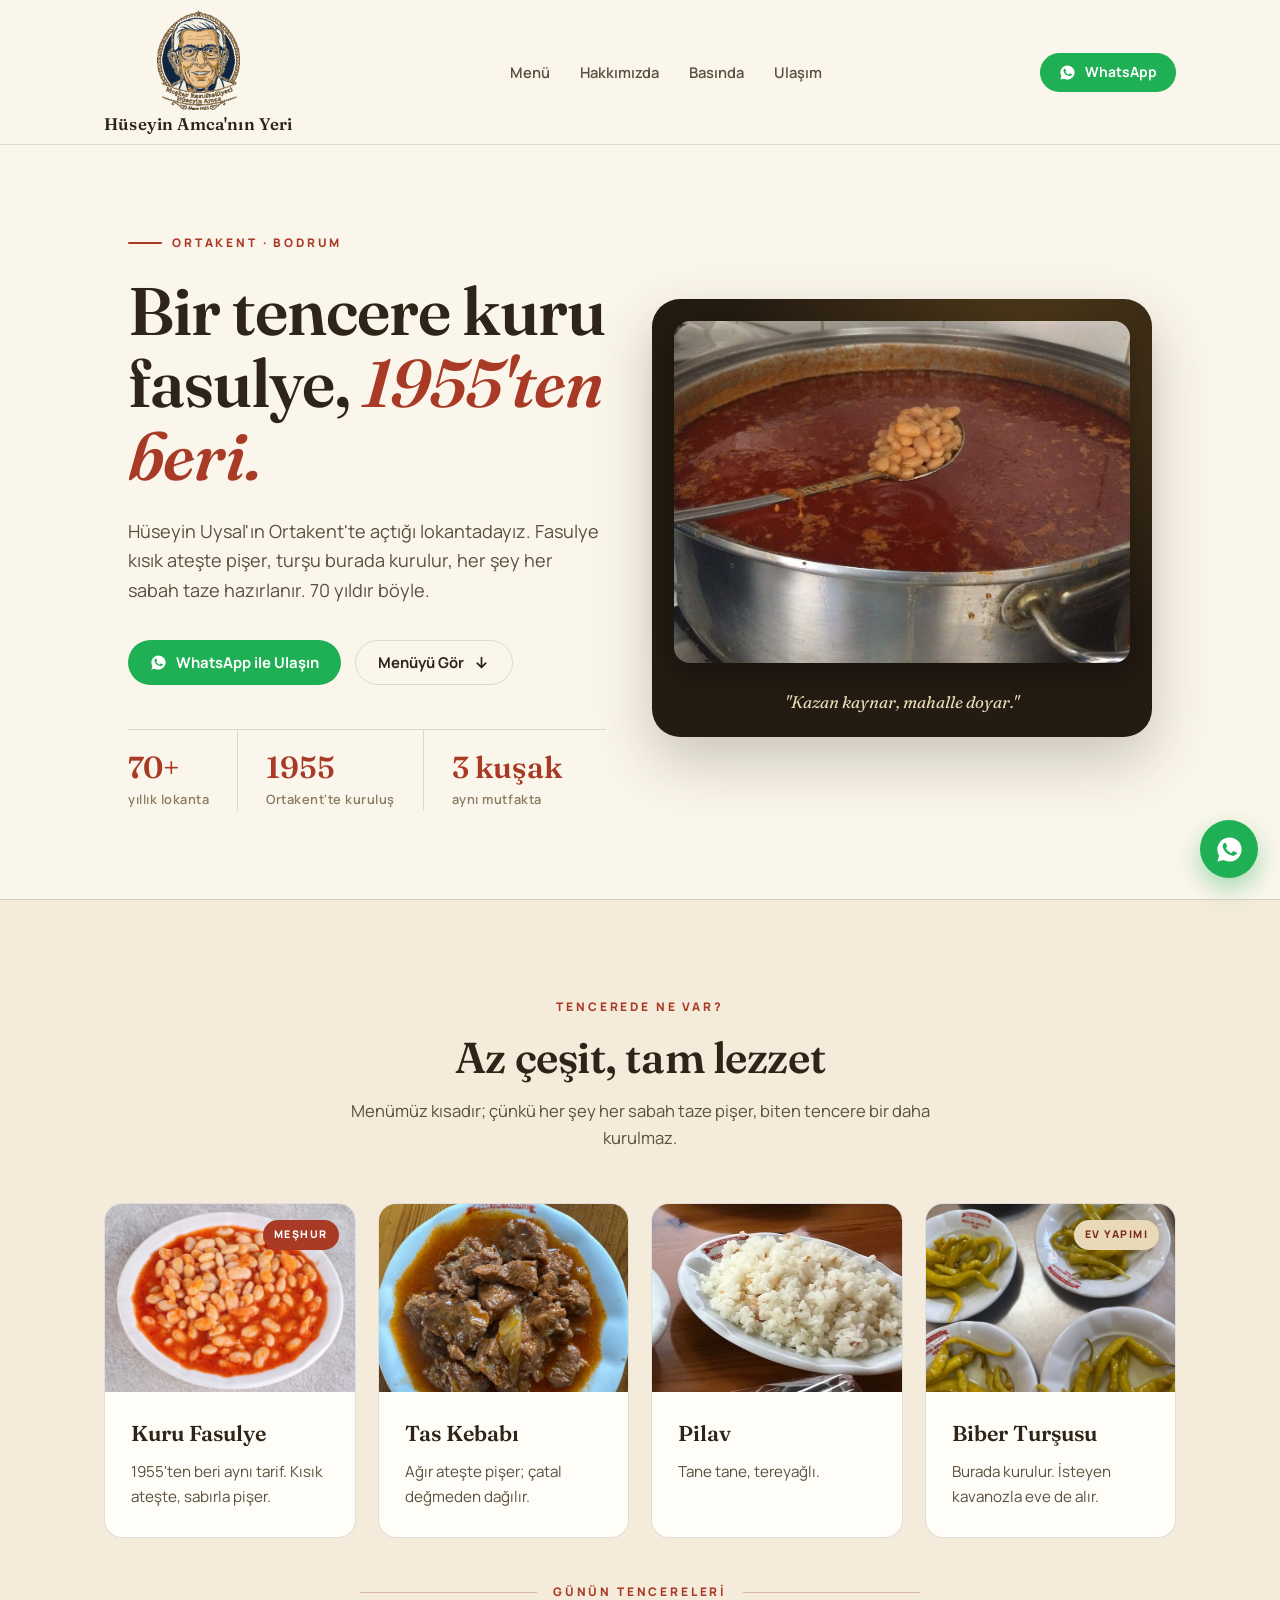
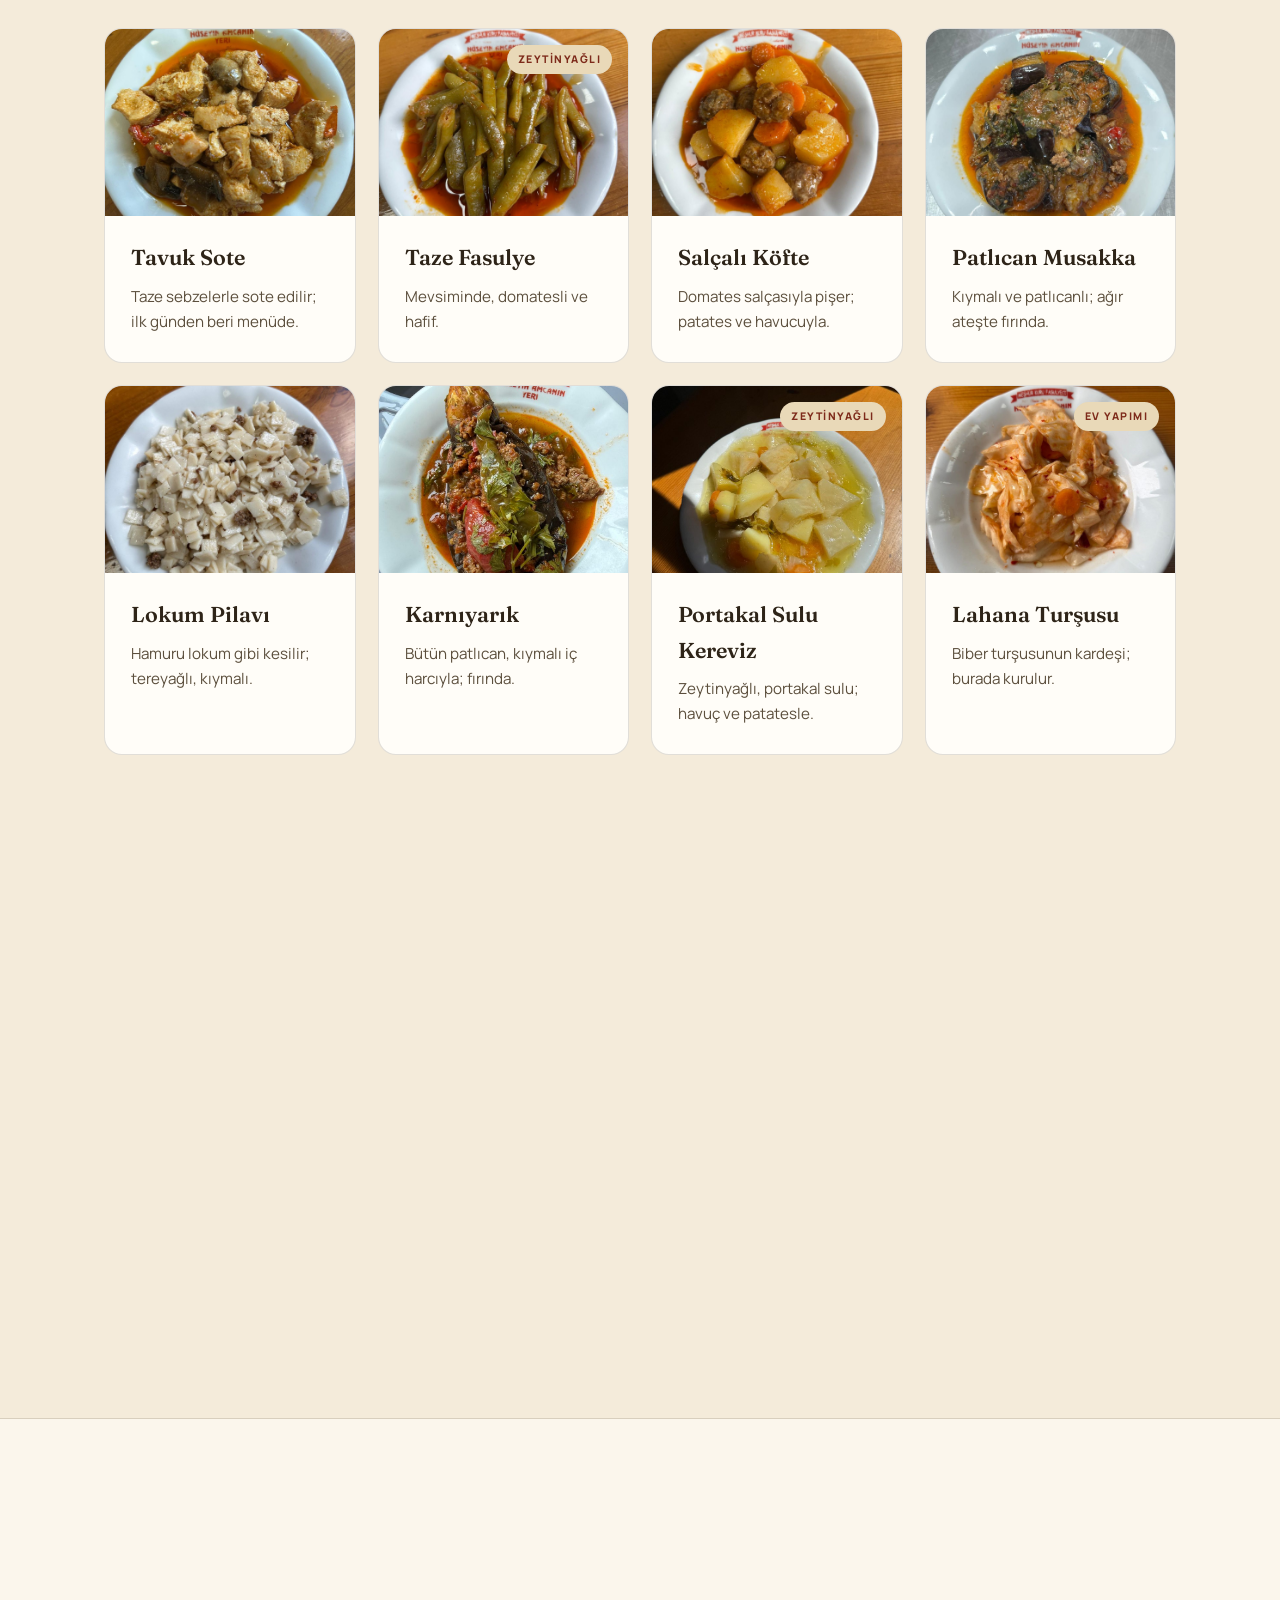
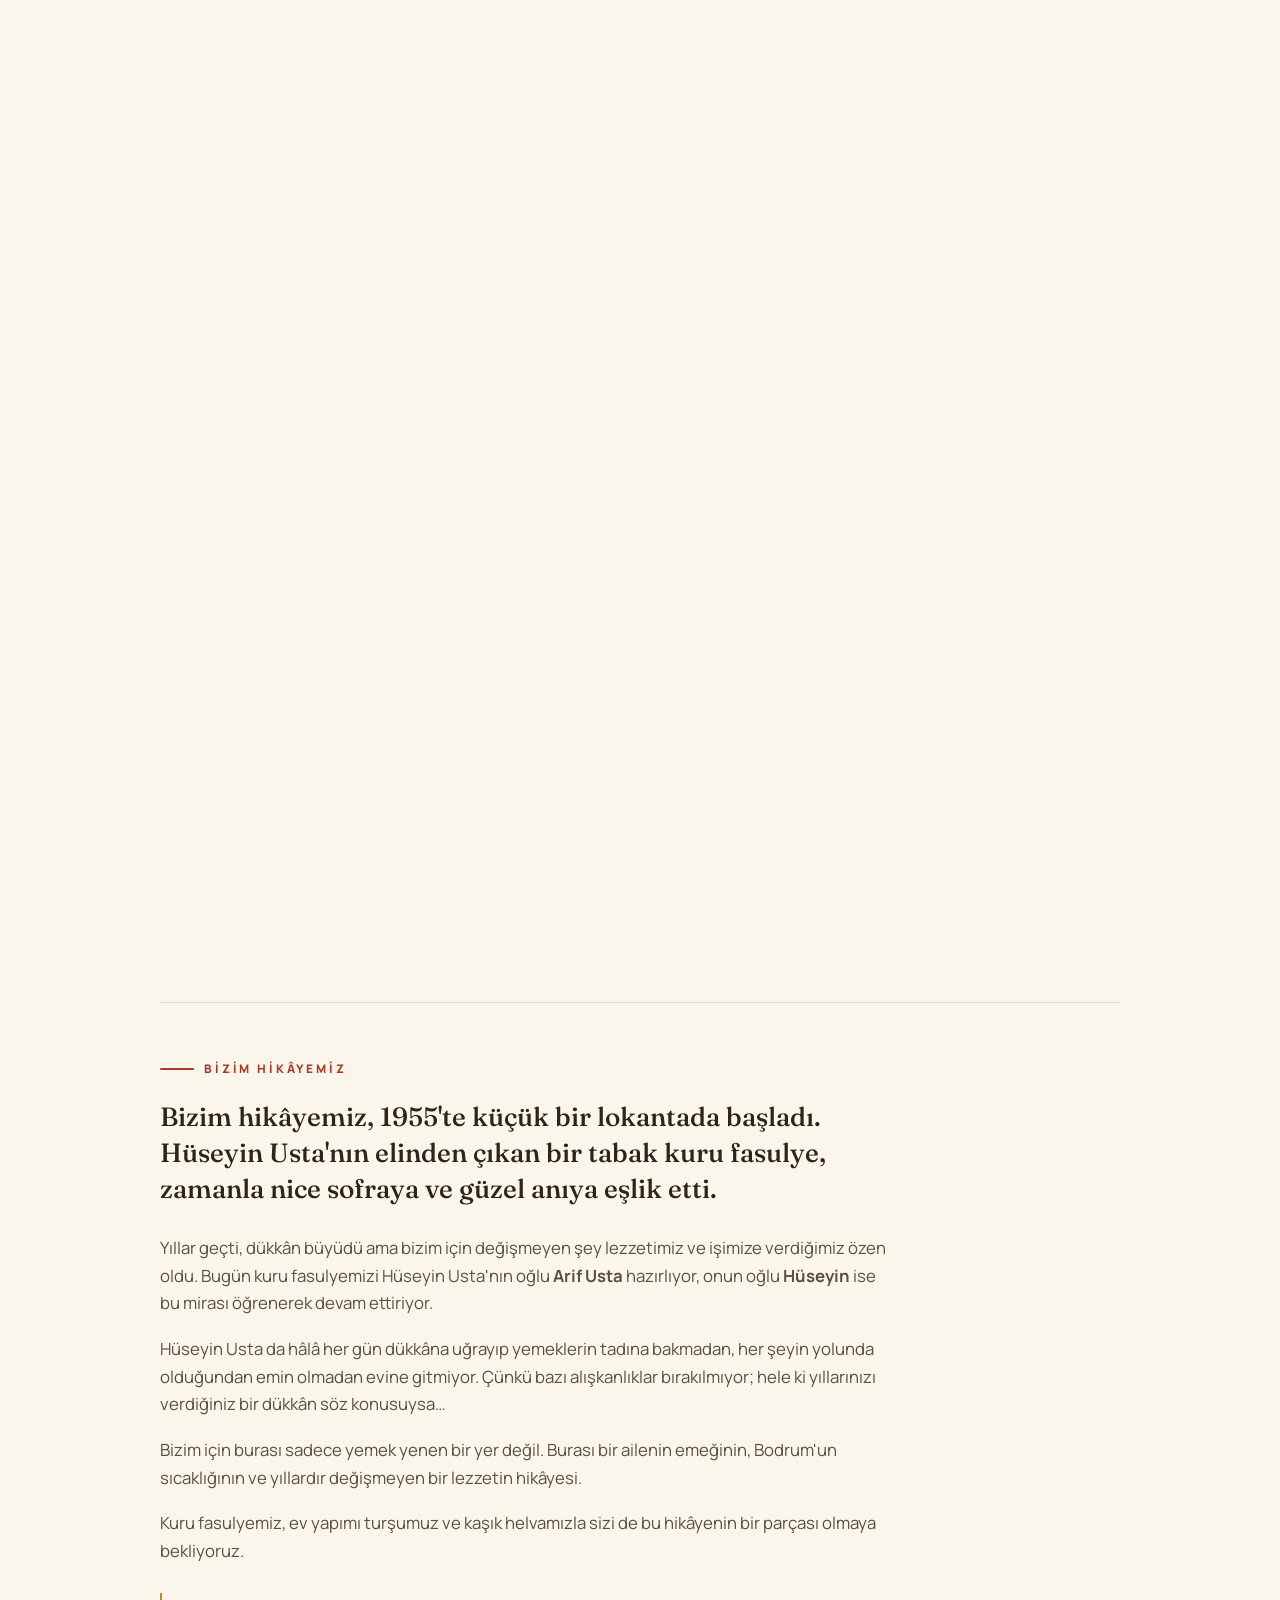
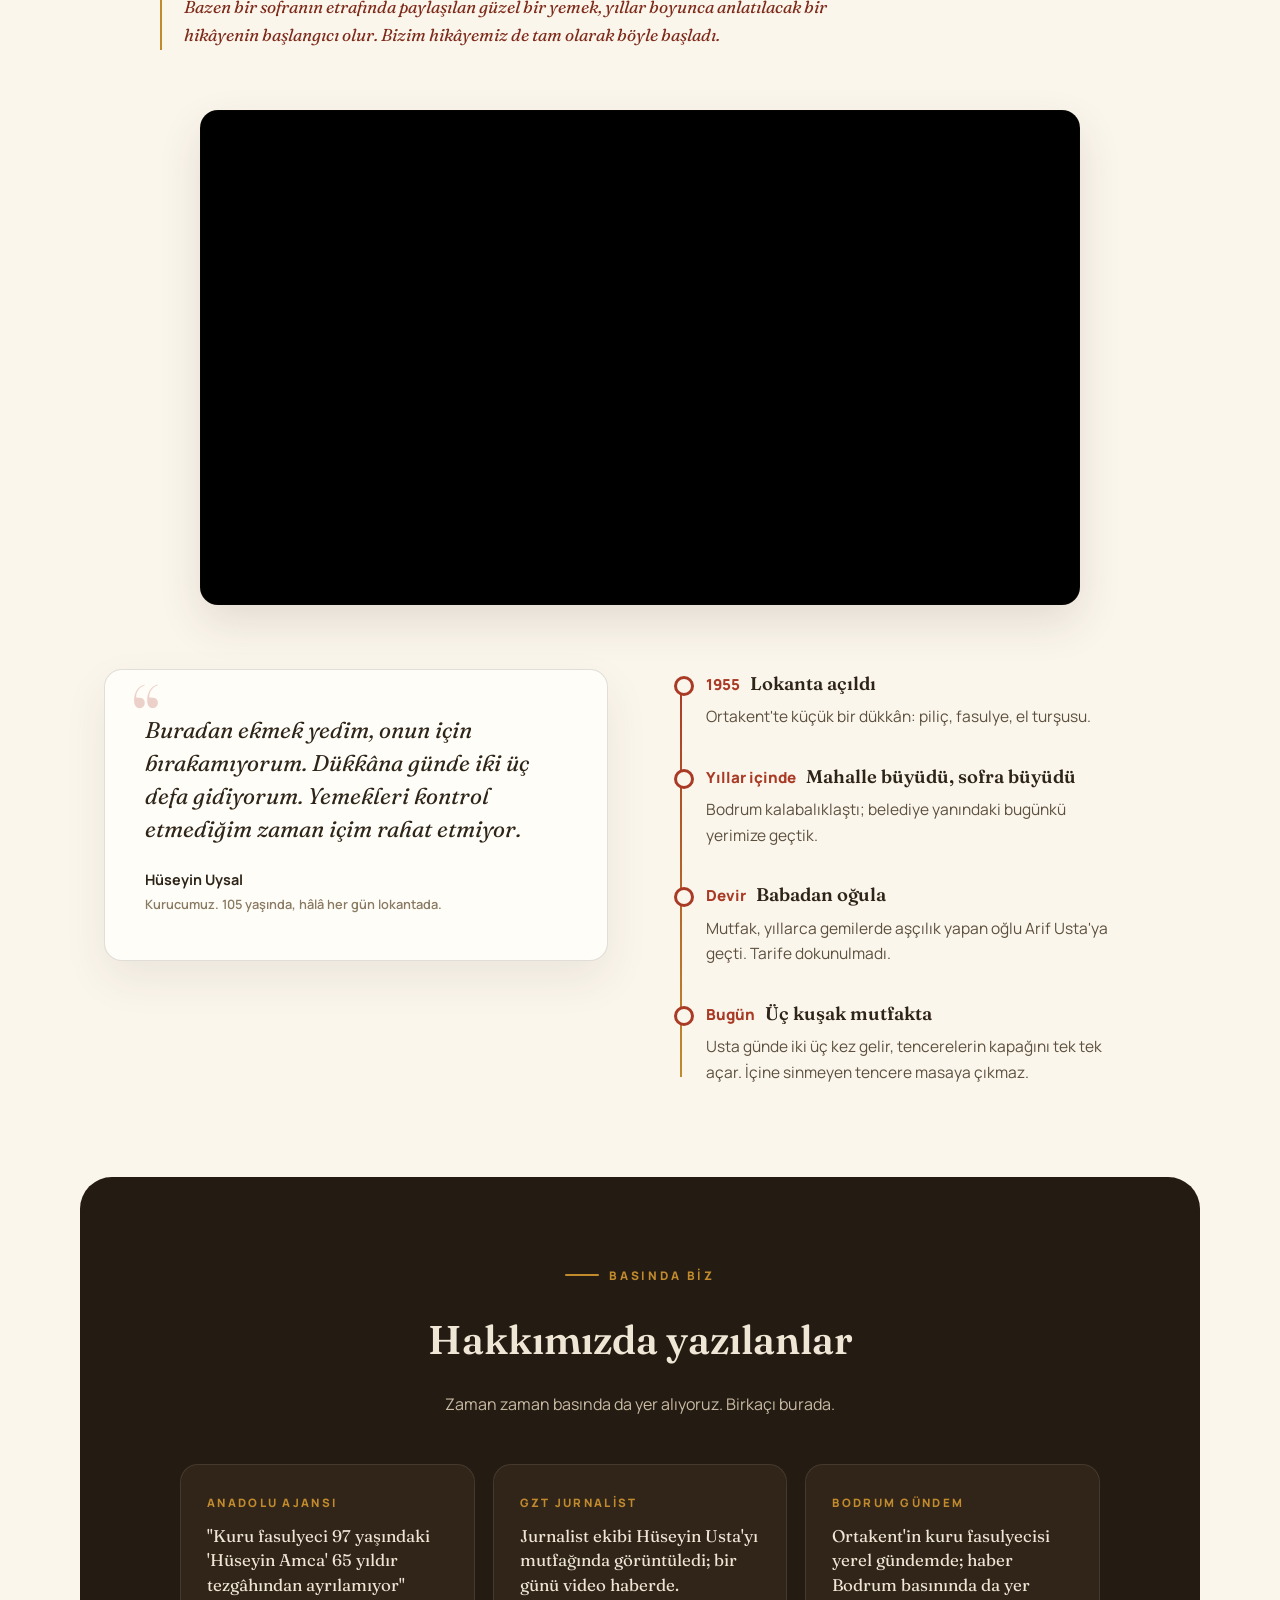
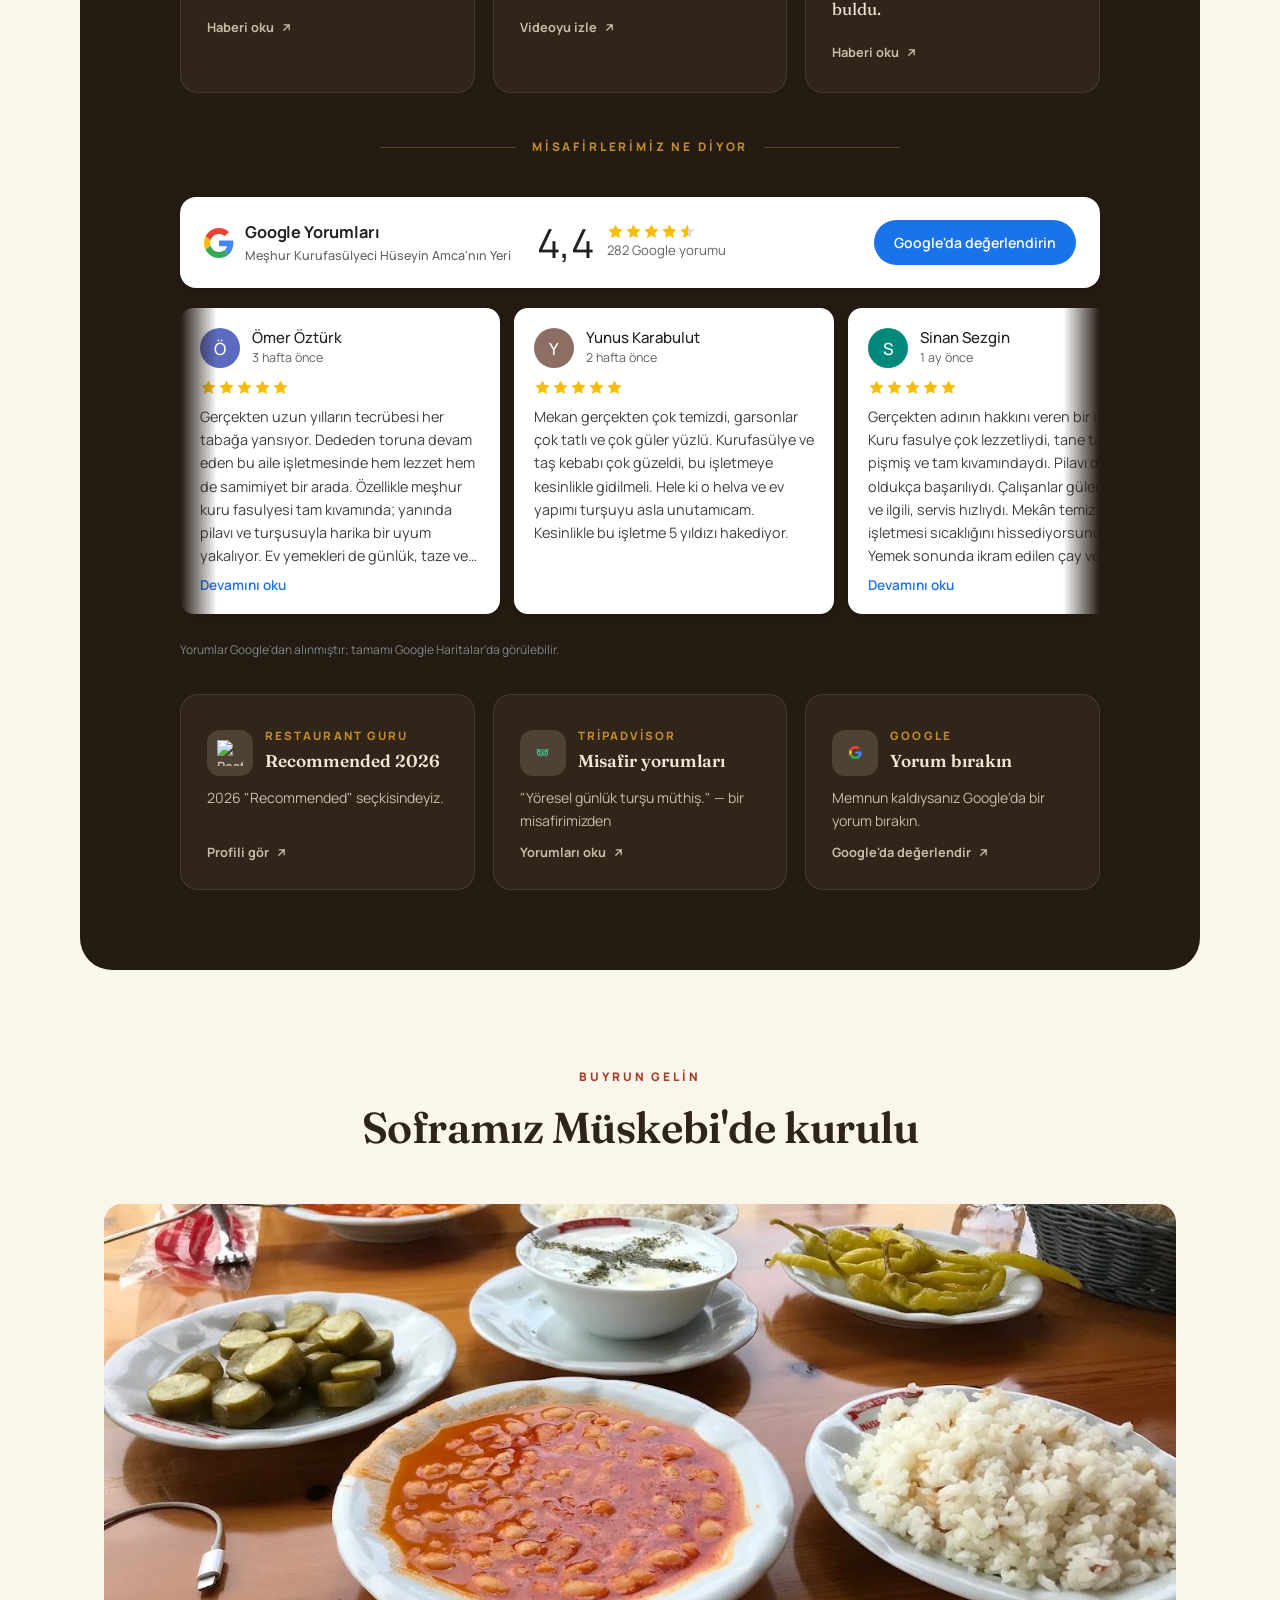
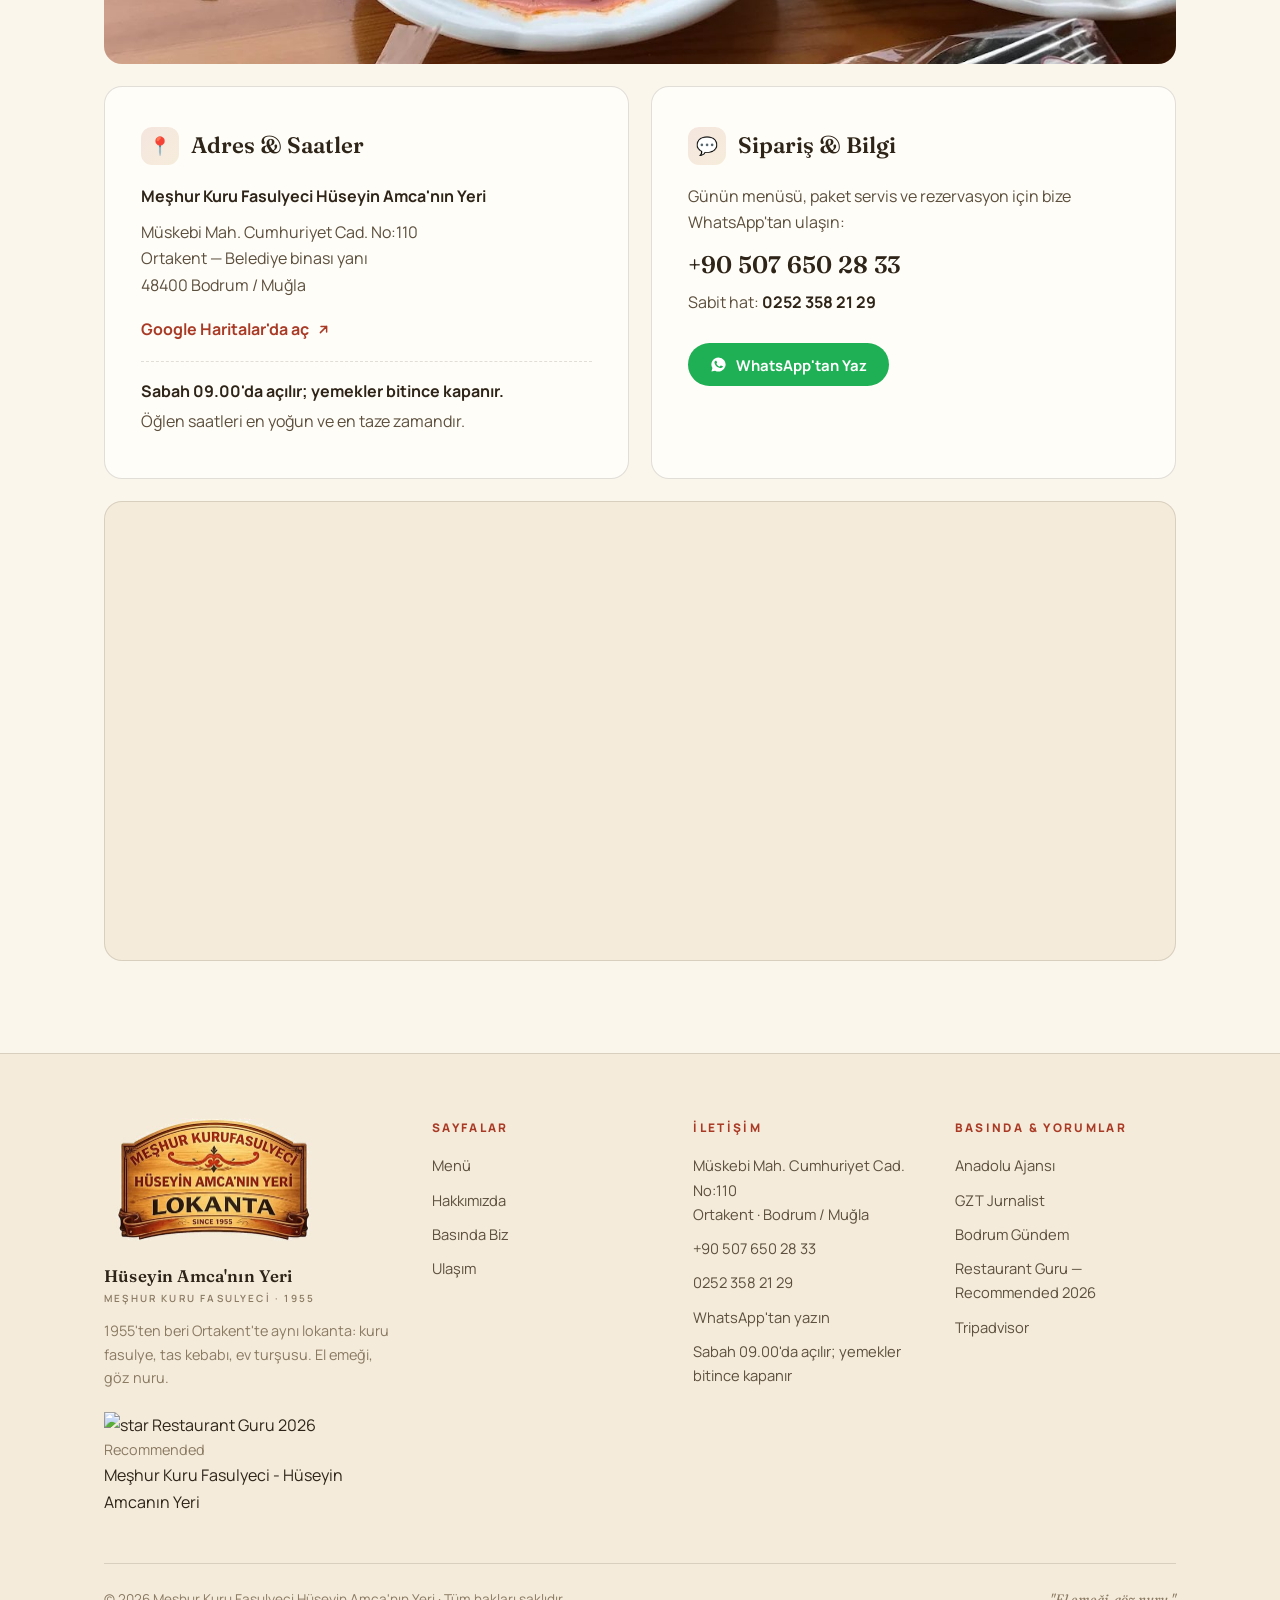
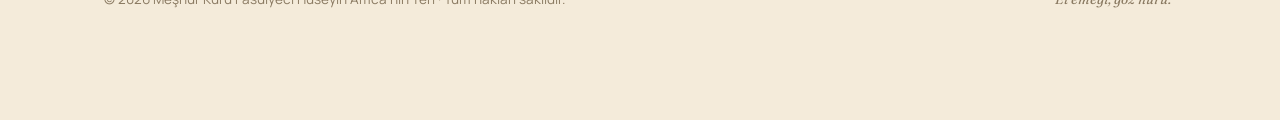
==== commit 2ba70ffb: "Resume the reviews marquee after reading; move video to the story - 'Devamını oku' is now a toggle (" ====
--- a/index.html
+++ b/index.html
@@ -384,13 +384,14 @@
 .press .kicker::before{background:var(--gold)}
 .press h2{font-family:var(--font-display);font-size:clamp(1.8rem,3.4vw,2.5rem);font-weight:600;margin-bottom:18px}
 .press>.press-inner>p{color:#C9BBA4;max-width:38rem;margin:0 auto 46px}
-.press-video{
-  aspect-ratio:16/9;max-width:880px;margin:0 auto 46px;
+.video-frame{
+  aspect-ratio:16/9;max-width:880px;margin:0 auto 64px;
   border-radius:var(--radius);overflow:hidden;
-  border:1px solid rgba(239,230,214,.14);
+  border:1px solid var(--line);
+  box-shadow:0 18px 44px rgba(46,36,24,.12);
   background:#000;
 }
-.press-video iframe{width:100%;height:100%;border:0;display:block}
+.video-frame iframe{width:100%;height:100%;border:0;display:block}
 .press-cards{display:grid;grid-template-columns:repeat(3,1fr);gap:18px;text-align:left}
 .press-card{
   background:var(--dark-2);
@@ -803,6 +804,10 @@
         <p>Bizim için burası sadece yemek yenen bir yer değil. Burası bir ailenin emeğinin, Bodrum'un sıcaklığının ve yıllardır değişmeyen bir lezzetin hikâyesi.</p>
         <p>Kuru fasulyemiz, ev yapımı turşumuz ve kaşık helvamızla sizi de bu hikâyenin bir parçası olmaya bekliyoruz.</p>
         <p class="story-close">Bazen bir sofranın etrafında paylaşılan güzel bir yemek, yıllar boyunca anlatılacak bir hikâyenin başlangıcı olur. Bizim hikâyemiz de tam olarak böyle başladı.</p>
+      </div>
+
+      <div class="video-frame reveal">
+        <iframe src="https://www.youtube-nocookie.com/embed/cDIDaf41QuI" title="Hüseyin Amca'nın Yeri — hikâyemiz video haberde" loading="lazy" allow="accelerometer; autoplay; clipboard-write; encrypted-media; gyroscope; picture-in-picture; web-share" referrerpolicy="strict-origin-when-cross-origin" allowfullscreen></iframe>
       </div>
 
       <div class="story-grid">
@@ -839,9 +844,6 @@
         <span class="kicker">Basında Biz</span>
         <h2>Hakkımızda yazılanlar</h2>
         <p>Zaman zaman basında da yer alıyoruz. Birkaçı burada.</p>
-        <div class="press-video reveal">
-          <iframe src="https://www.youtube-nocookie.com/embed/cDIDaf41QuI" title="Hüseyin Amca'nın Yeri — video haber" loading="lazy" allow="accelerometer; autoplay; clipboard-write; encrypted-media; gyroscope; picture-in-picture; web-share" referrerpolicy="strict-origin-when-cross-origin" allowfullscreen></iframe>
-        </div>
         <div class="press-cards">
           <a class="press-card" href="https://www.aa.com.tr/tr/insana-dair/kuru-fasulyeci-97-yasindaki-huseyin-amca-65-yildir-tezgahindan-ayrilamiyor/2999216" target="_blank" rel="noopener">
             <b>Anadolu Ajansı</b>
@@ -1139,6 +1141,14 @@
   const serit  = document.querySelector('.g-marquee');
   const kartlar = [...document.querySelectorAll('.g-card')];
   const yarim  = kartlar.length / 2;                      // ikinci yari birebir kopya
+
+  function etiketle(c){ const b = c.querySelector('.g-more'); if (b) b.textContent = c.classList.contains('acik') ? 'Gizle' : 'Devamını oku'; }
+  function guncelle(){ serit.classList.toggle('duraklat', !!serit.querySelector('.g-card.acik')); }
+  function hepsiniKapat(){
+    serit.querySelectorAll('.g-card.acik').forEach(c => { c.classList.remove('acik'); etiketle(c); });
+    guncelle();
+  }
+
   kartlar.forEach((k, i) => {
     const t = k.querySelector('.g-text');
     if (!t || t.scrollHeight - t.clientHeight < 4) return; // sigiyorsa dugme gereksiz
@@ -1146,11 +1156,18 @@
     d.type = 'button'; d.className = 'g-more'; d.textContent = 'Devamını oku';
     d.addEventListener('click', () => {
       const es = kartlar[(i + yarim) % kartlar.length];    // ayni yorumun oteki kopyasi
-      [k, es].forEach(c => { c && c.classList.add('acik'); c && c.querySelector('.g-more')?.remove(); });
-      serit.classList.add('duraklat');                     // okurken akmasin
+      const acildi = !k.classList.contains('acik');
+      [k, es].forEach(c => { if (c) { c.classList.toggle('acik', acildi); etiketle(c); } });
+      guncelle();                                          // acik yorum varsa dur, kalmadiysa ak
     });
     t.after(d);
   });
+
+  /* okuyucu ayrilinca akis kendiliginden devam etsin */
+  serit.addEventListener('mouseleave', hepsiniKapat);
+  new IntersectionObserver(girisler => {
+    girisler.forEach(g => { if (!g.isIntersecting) hepsiniKapat(); });
+  }).observe(serit);
 })();
 
 /* ---------- mobil menü ---------- */
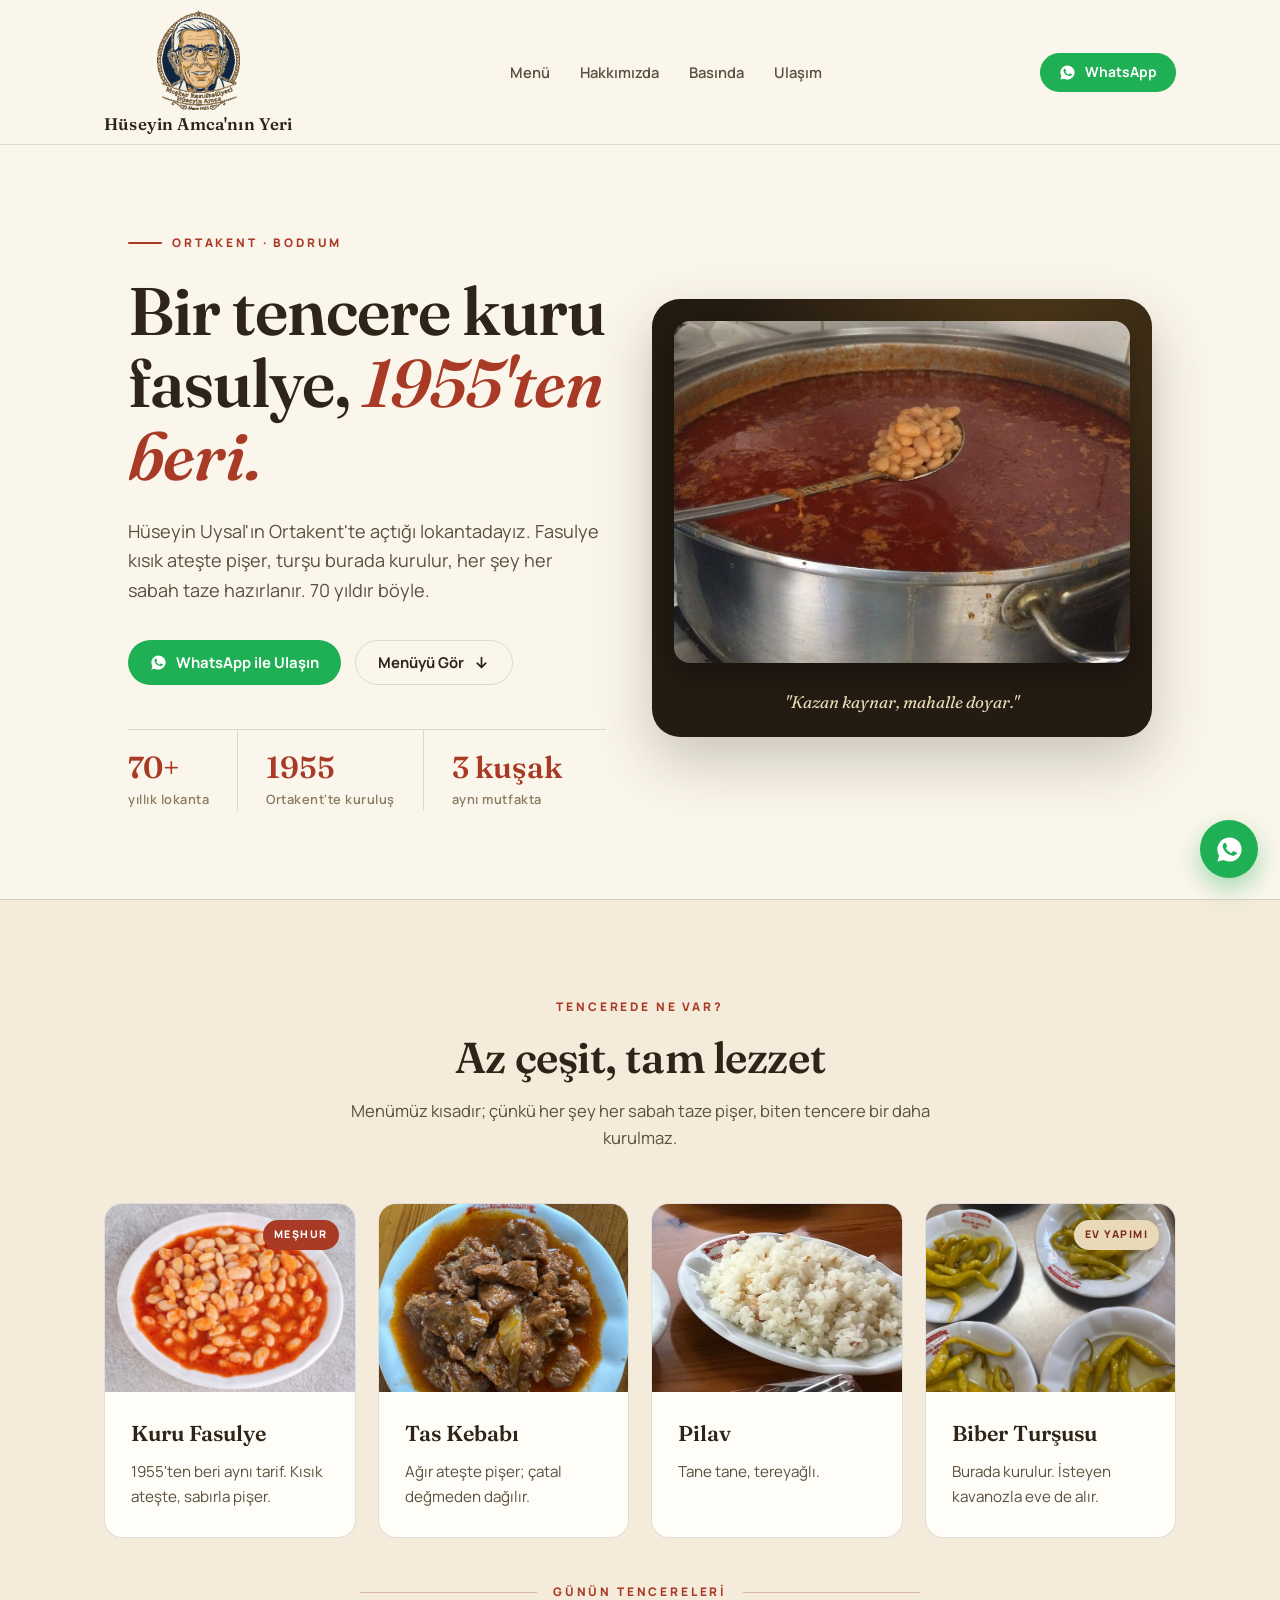
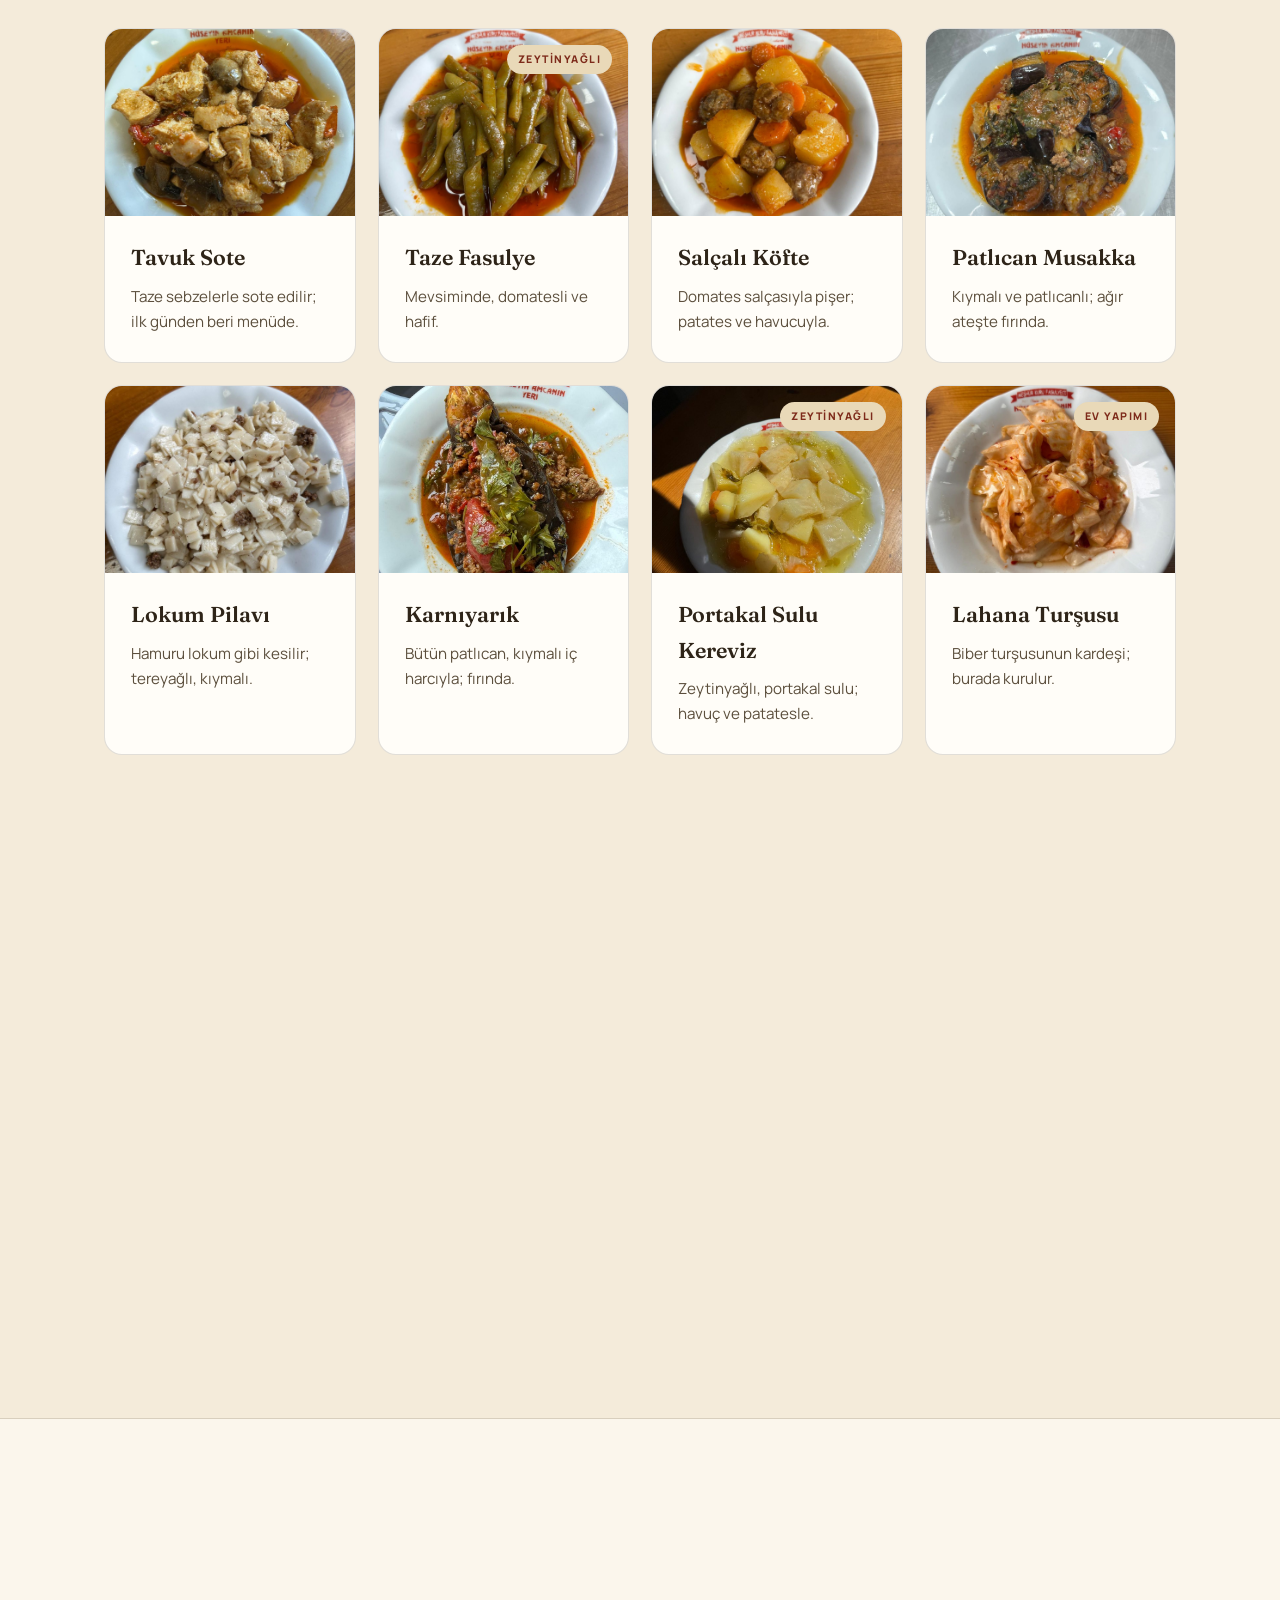
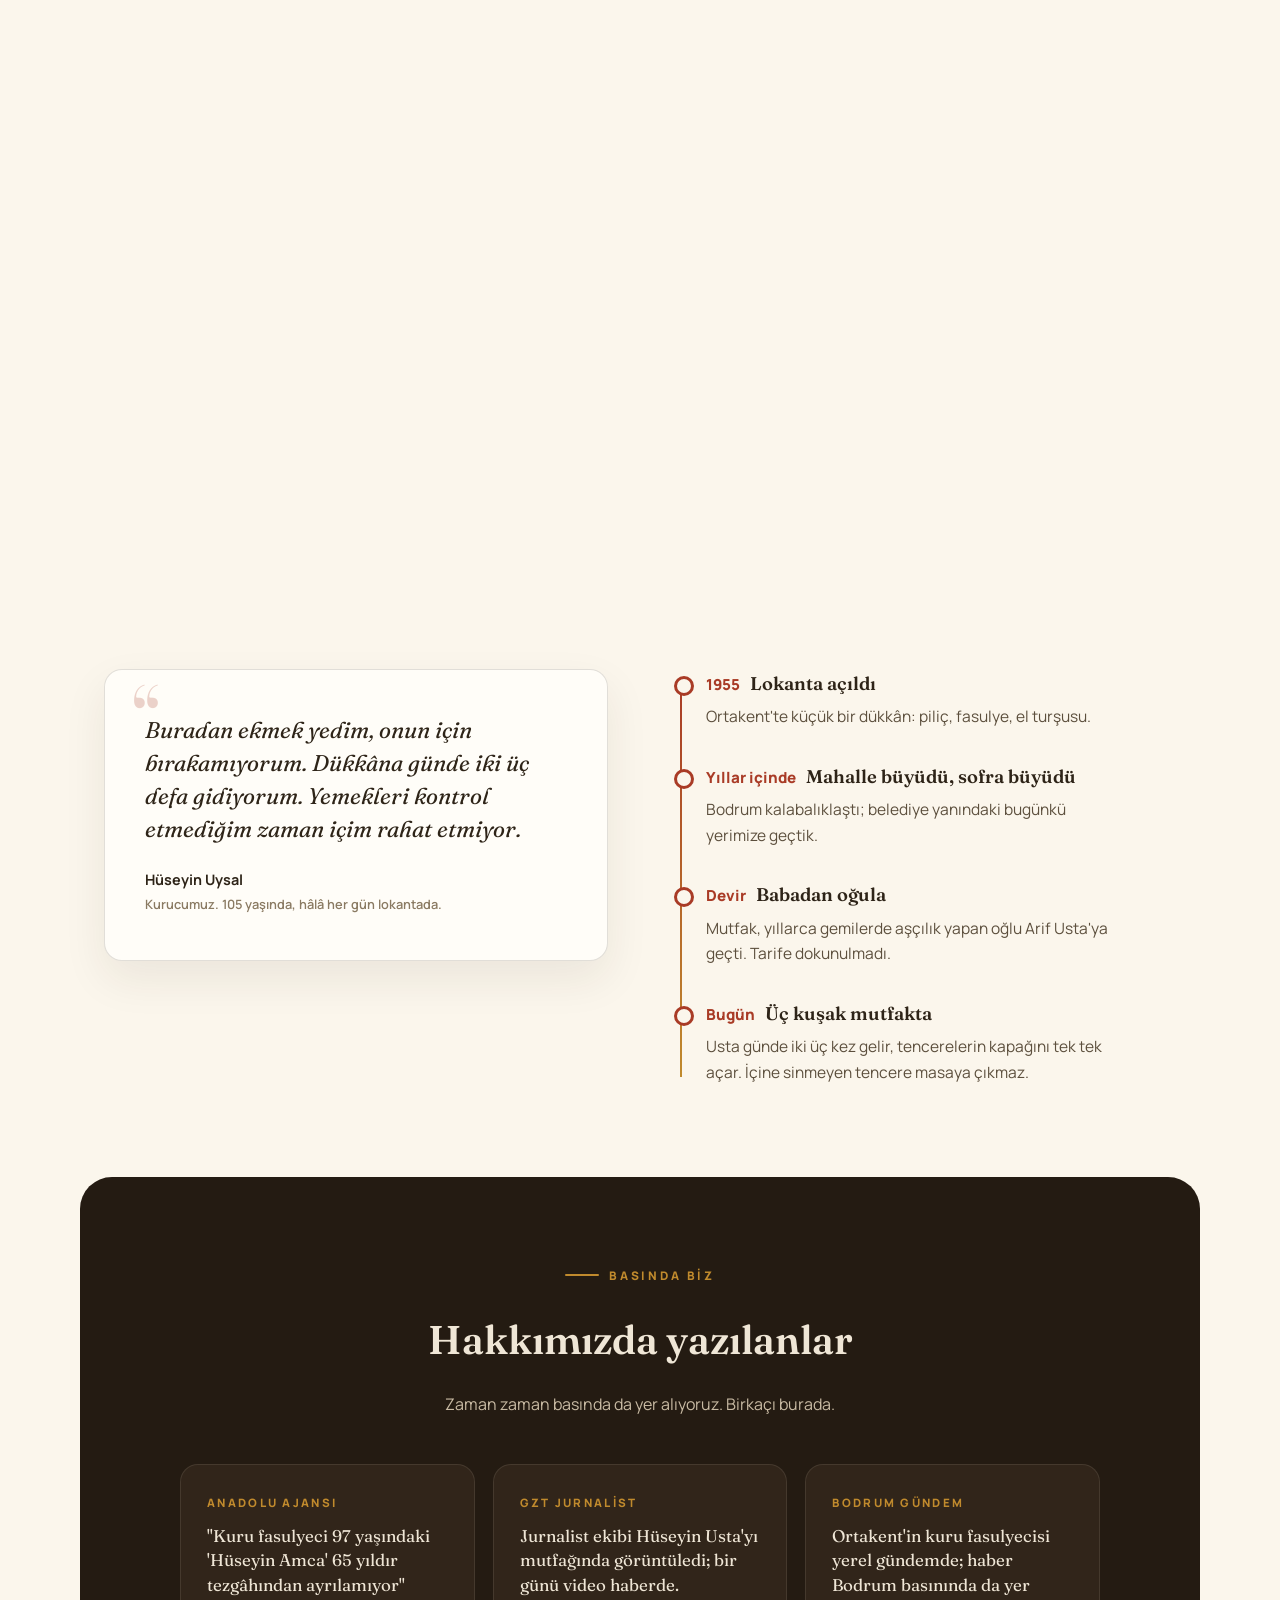
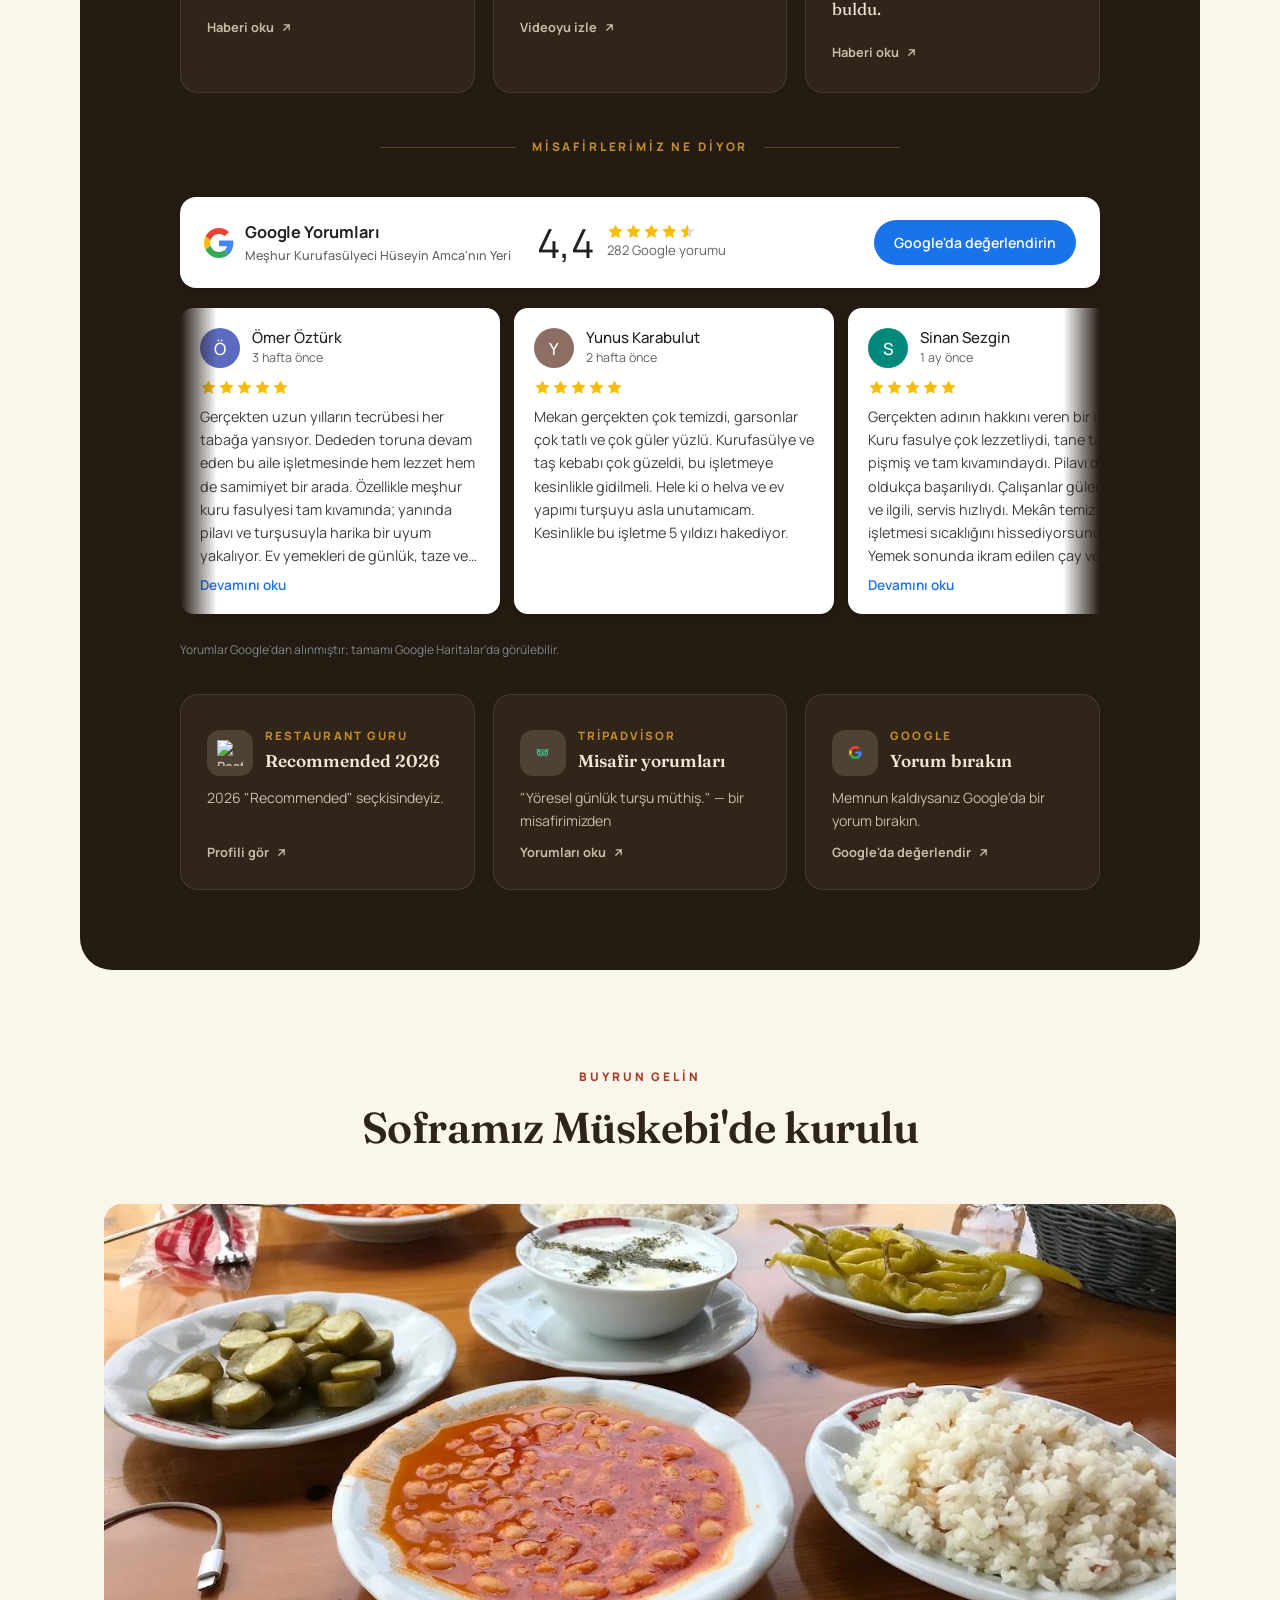
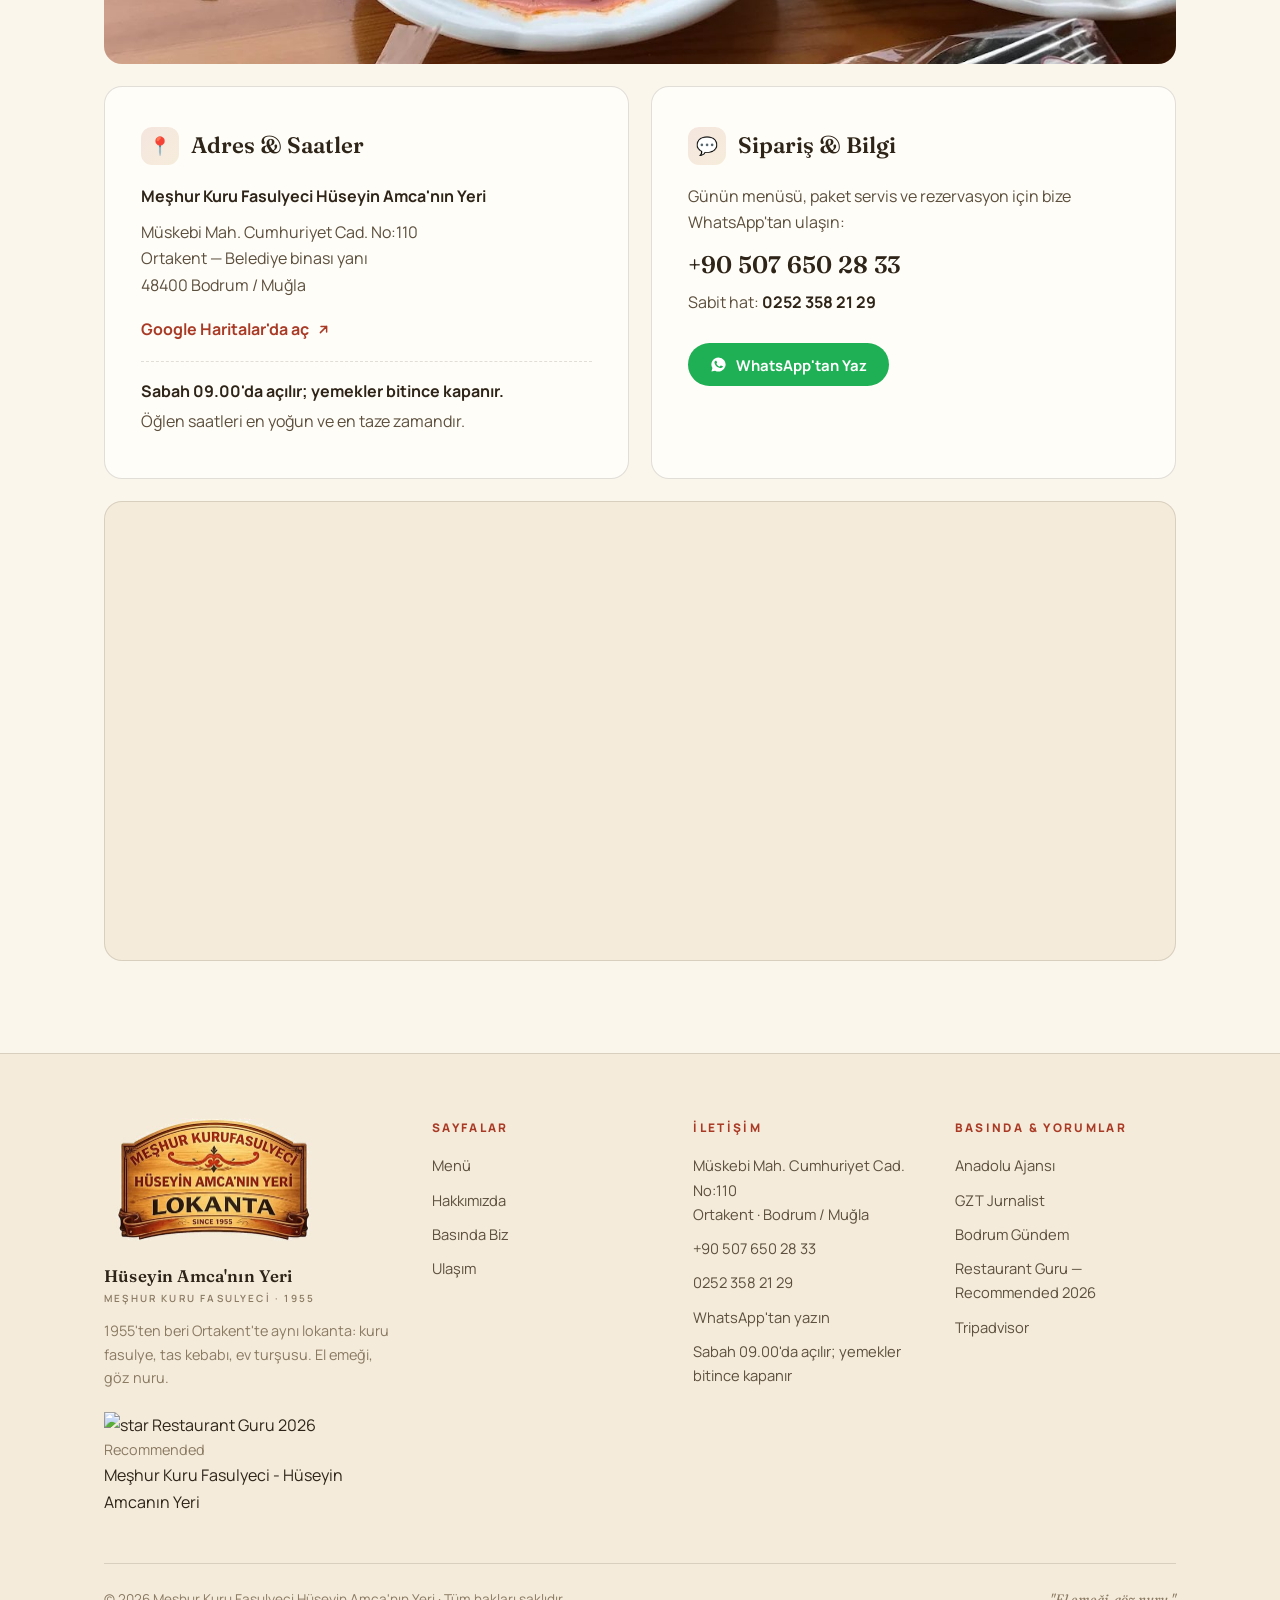
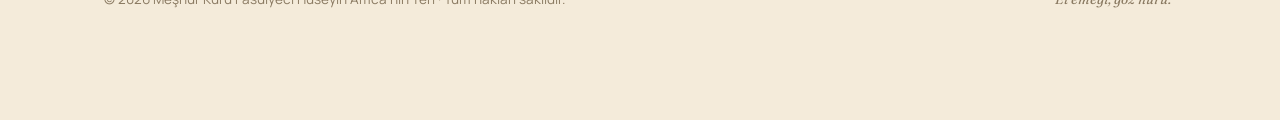
==== commit bd376a7d: "Fix the real marquee stall: sticky :hover and :focus-within pauses The strip was pausing not only vi" ====
--- a/index.html
+++ b/index.html
@@ -346,7 +346,9 @@
   mask-image:linear-gradient(90deg,transparent,#000 4%,#000 96%,transparent);
 }
 .g-track{display:flex;gap:14px;width:max-content;animation:g-kay 90s linear infinite}
-.g-marquee:hover .g-track,.g-marquee:focus-within .g-track,.g-marquee.duraklat .g-track{animation-play-state:paused}
+.g-marquee.duraklat .g-track{animation-play-state:paused}
+@media (hover:hover) and (pointer:fine){.g-marquee:hover .g-track{animation-play-state:paused}}
+.g-marquee:has(:focus-visible) .g-track{animation-play-state:paused}
 @keyframes g-kay{from{transform:translate3d(0,0,0)}to{transform:translate3d(calc(-50% - 7px),0,0)}}
 @media (prefers-reduced-motion:reduce){.g-track{animation:none}.g-marquee{overflow-x:auto}}
 .g-card{
@@ -1154,11 +1156,12 @@
     if (!t || t.scrollHeight - t.clientHeight < 4) return; // sigiyorsa dugme gereksiz
     const d = document.createElement('button');
     d.type = 'button'; d.className = 'g-more'; d.textContent = 'Devamını oku';
-    d.addEventListener('click', () => {
+    d.addEventListener('click', (e) => {
       const es = kartlar[(i + yarim) % kartlar.length];    // ayni yorumun oteki kopyasi
       const acildi = !k.classList.contains('acik');
       [k, es].forEach(c => { if (c) { c.classList.toggle('acik', acildi); etiketle(c); } });
       guncelle();                                          // acik yorum varsa dur, kalmadiysa ak
+      if (e.detail) d.blur();                              // fare/dokunma tiklamasinda odak kalmasin
     });
     t.after(d);
   });
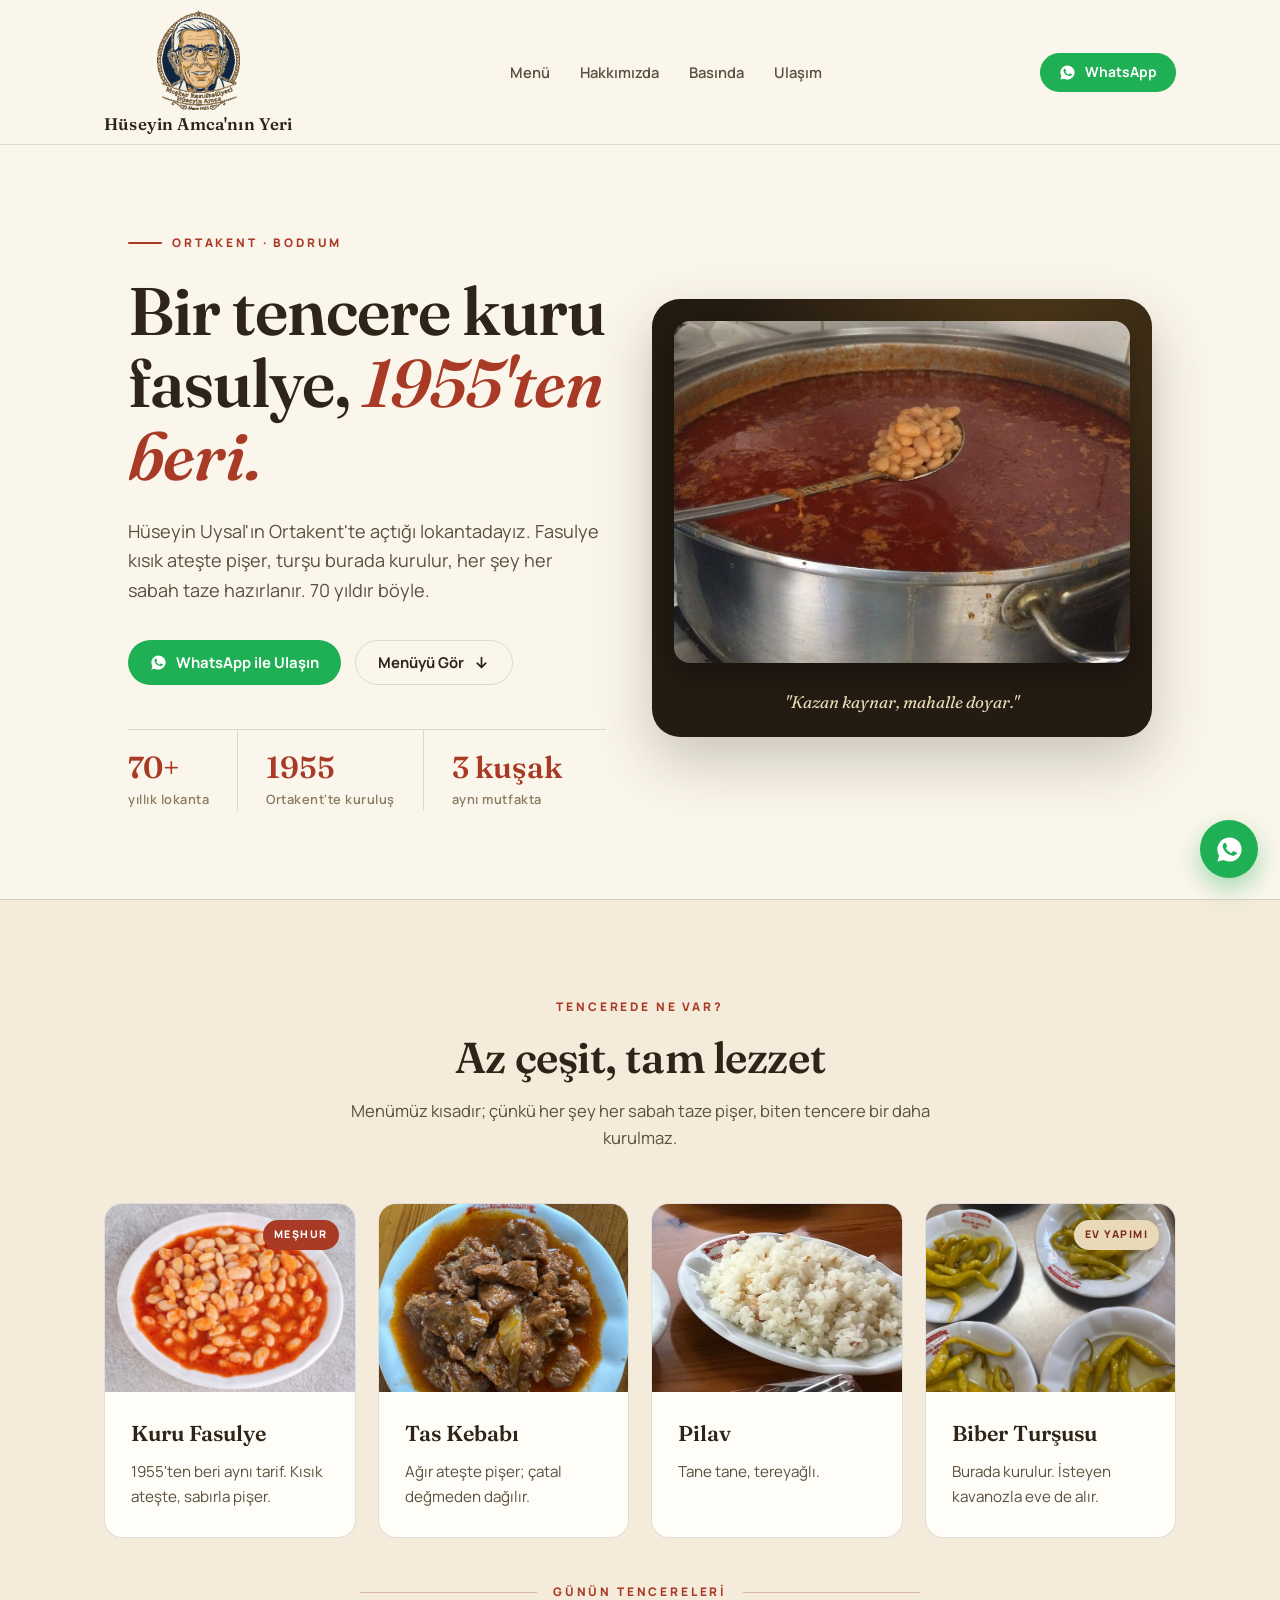
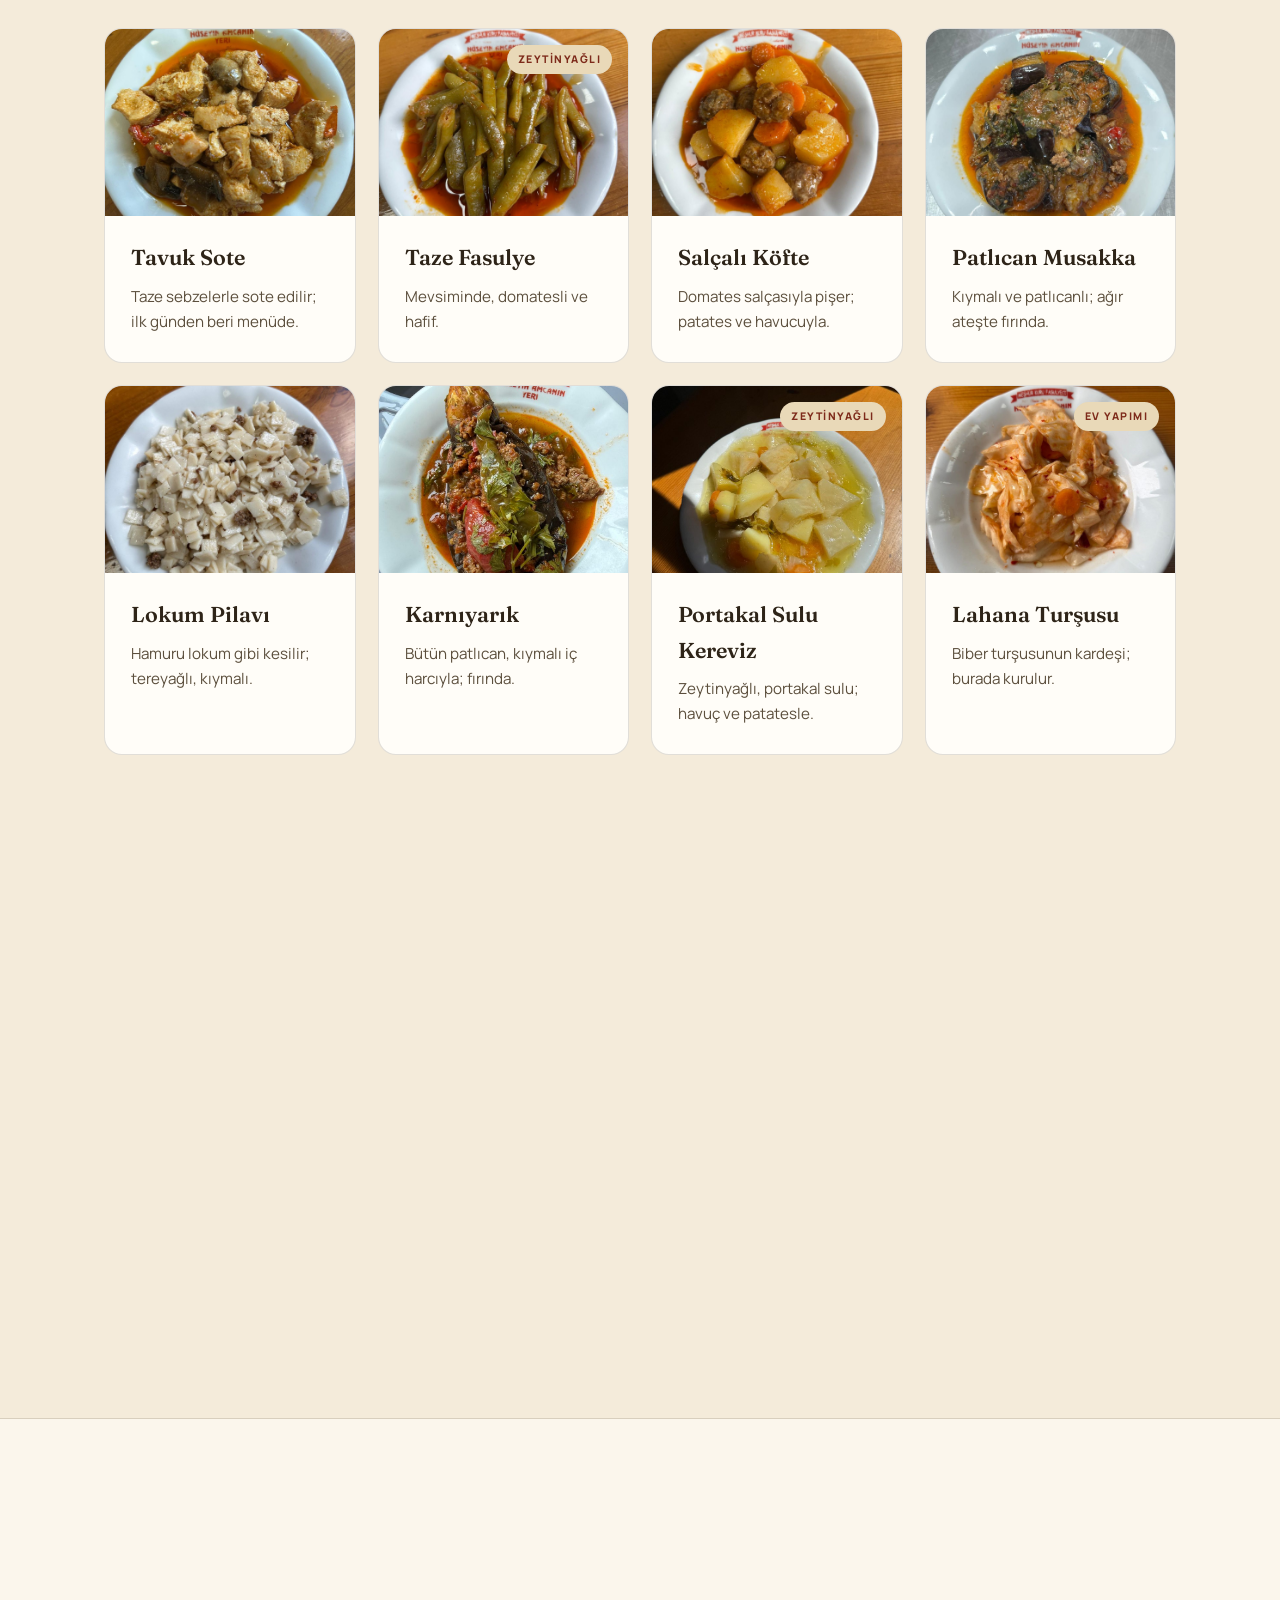
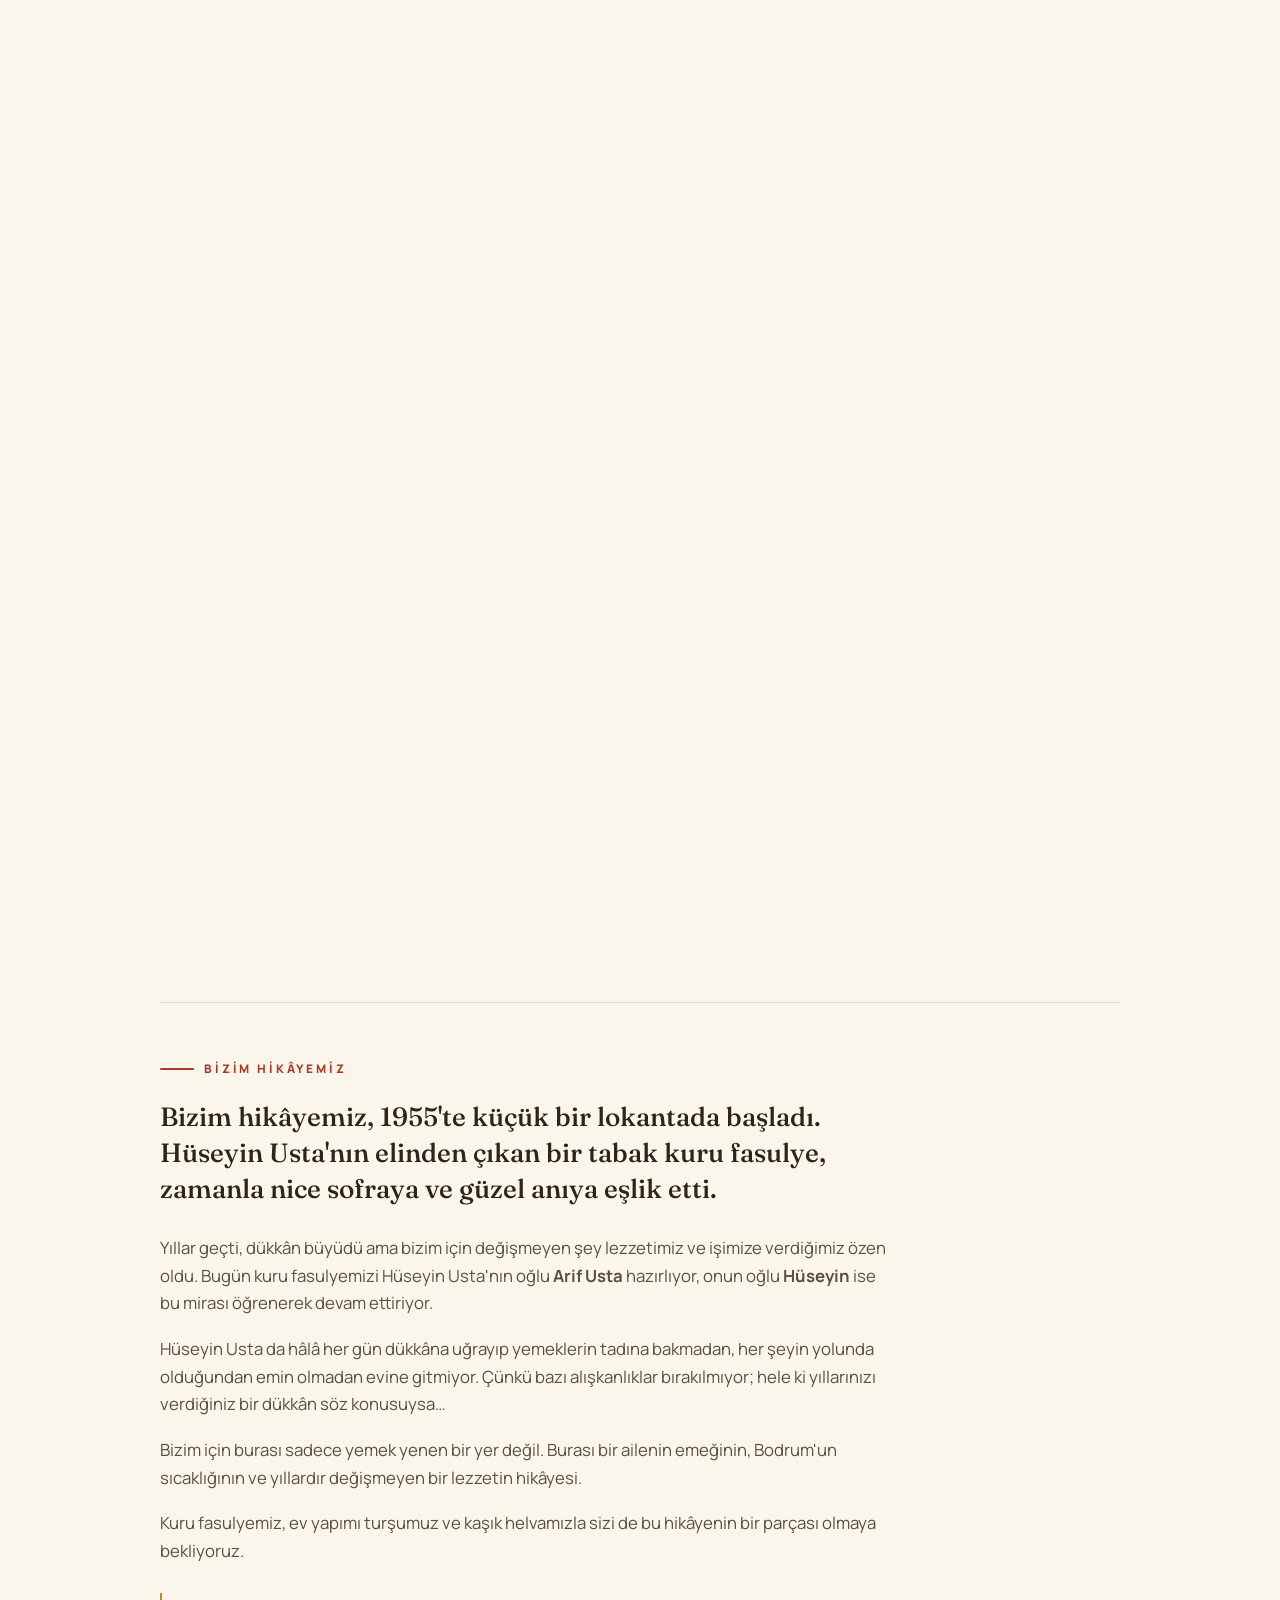
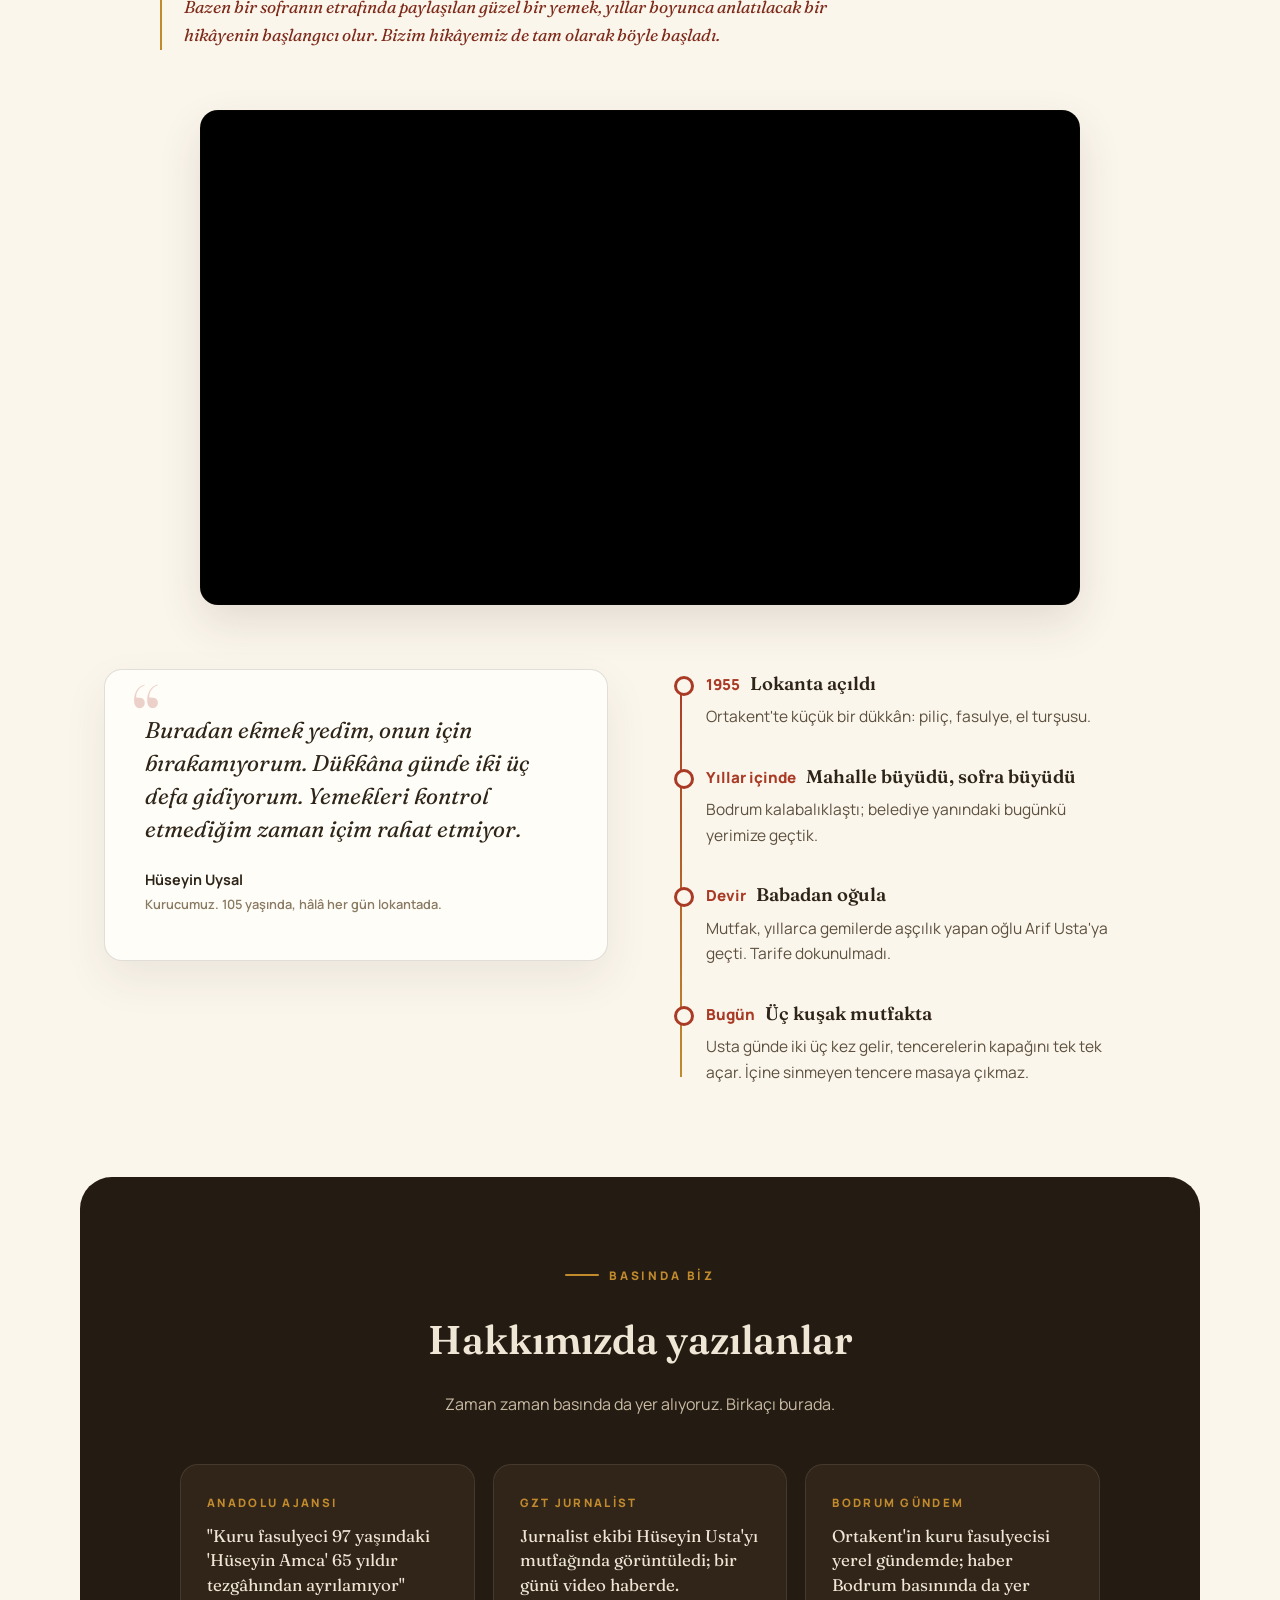
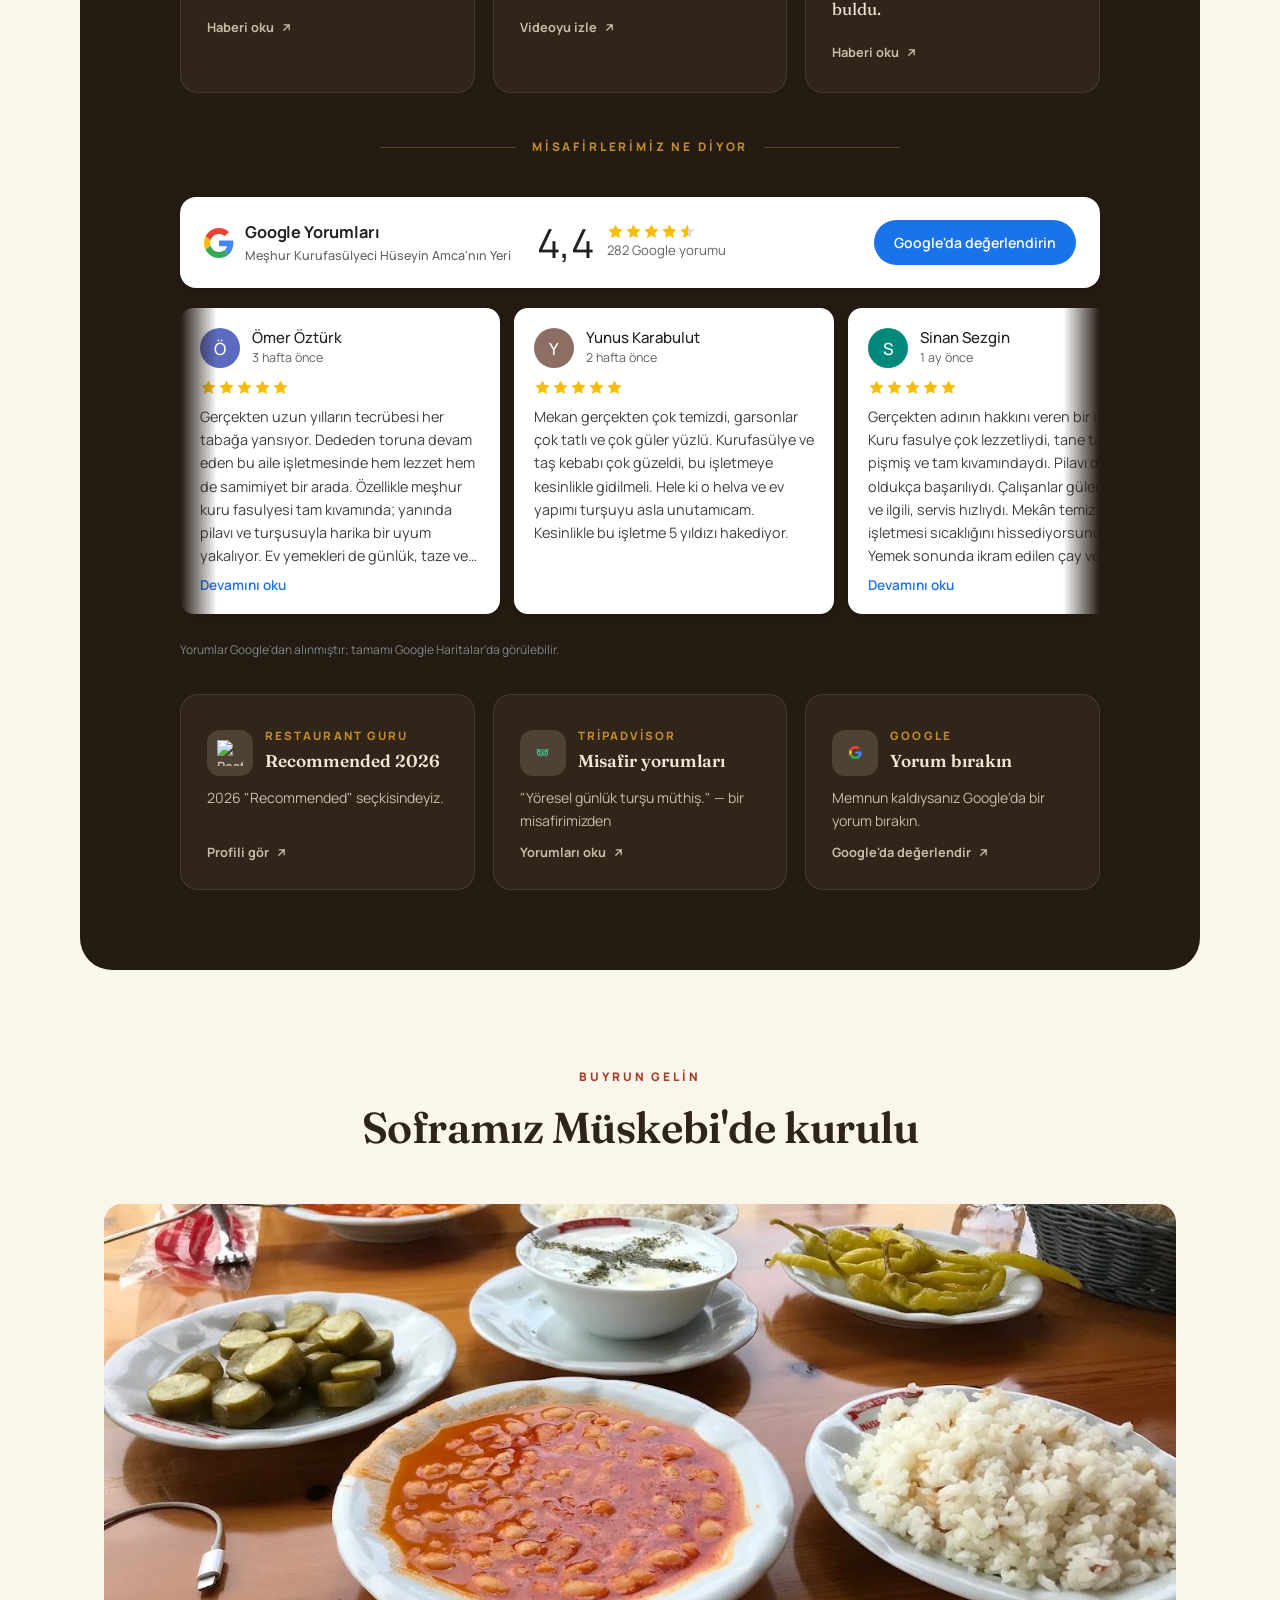
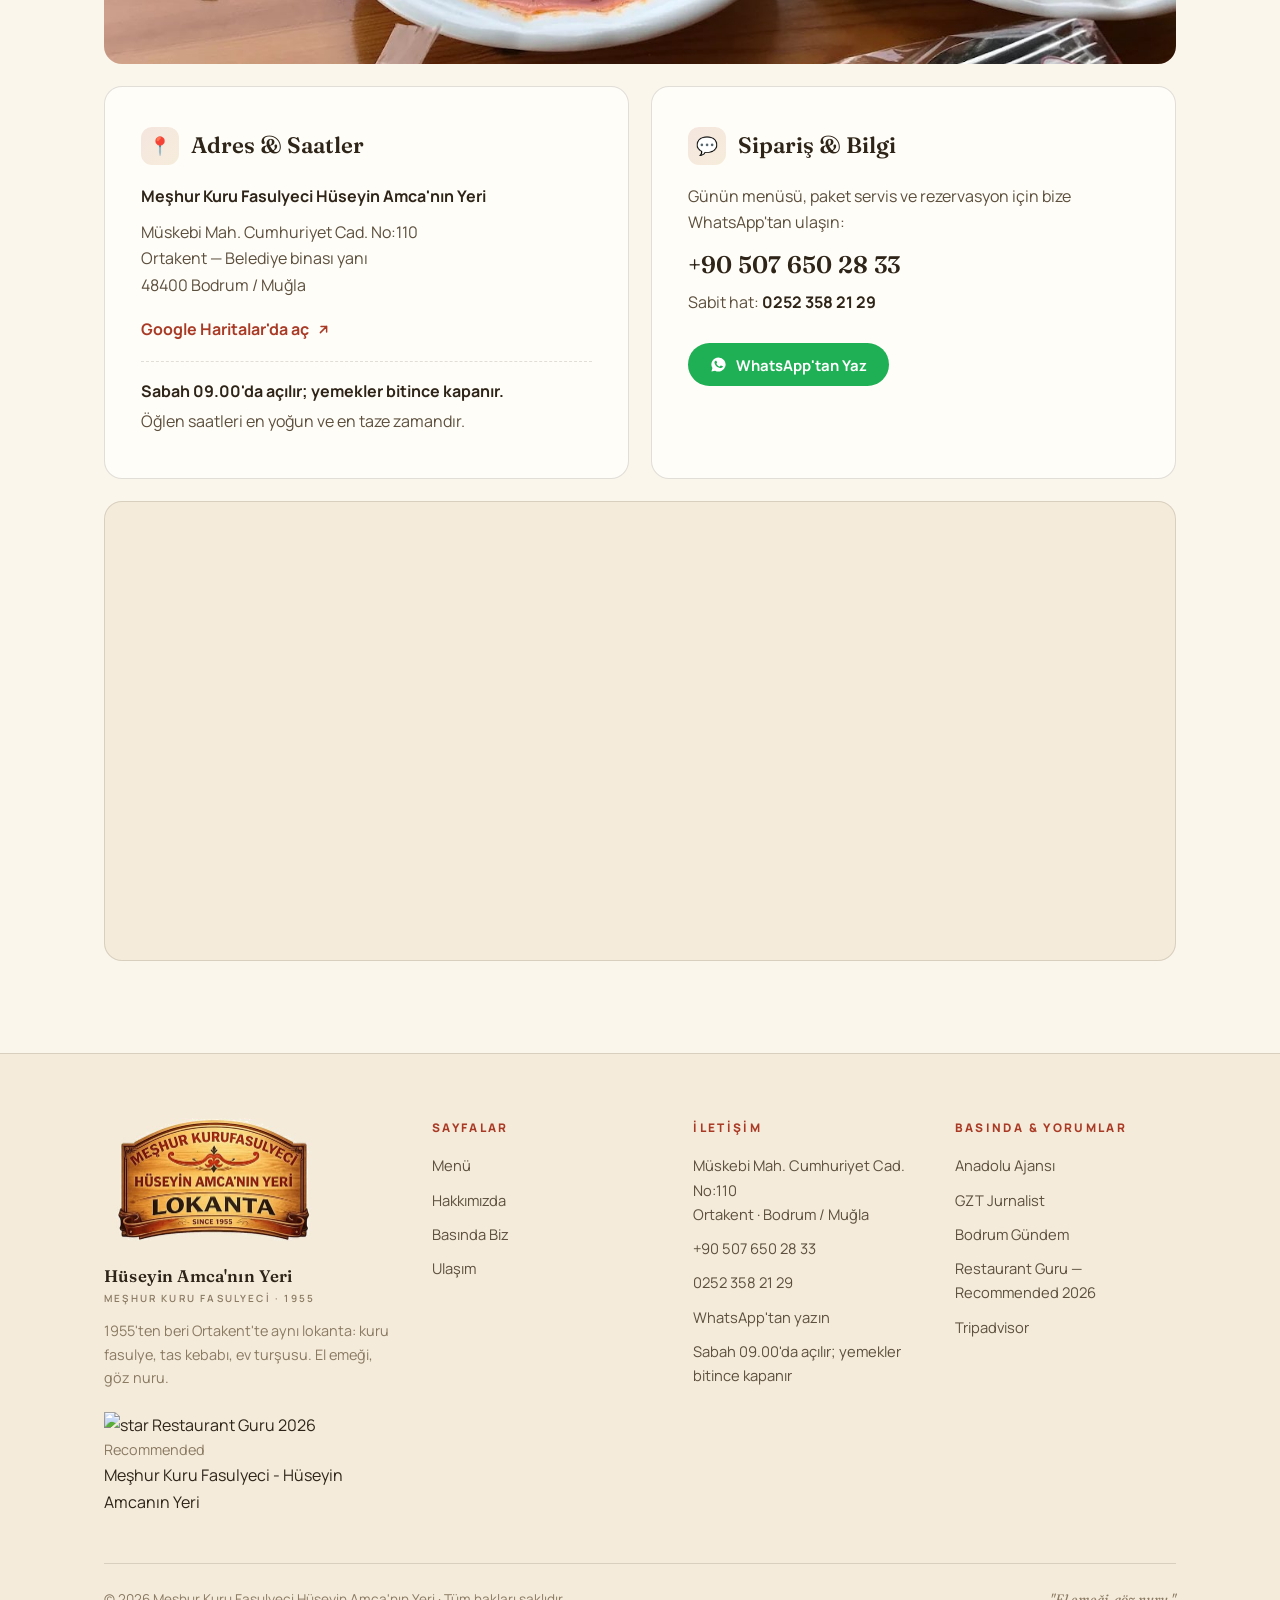
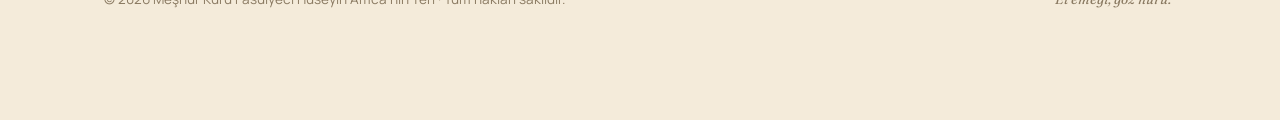
==== commit 4e884cb0: "Marquee pause is hover-only; an open review no longer stops the flow Removes the duraklat open-state" ====
--- a/index.html
+++ b/index.html
@@ -346,7 +346,6 @@
   mask-image:linear-gradient(90deg,transparent,#000 4%,#000 96%,transparent);
 }
 .g-track{display:flex;gap:14px;width:max-content;animation:g-kay 90s linear infinite}
-.g-marquee.duraklat .g-track{animation-play-state:paused}
 @media (hover:hover) and (pointer:fine){.g-marquee:hover .g-track{animation-play-state:paused}}
 .g-marquee:has(:focus-visible) .g-track{animation-play-state:paused}
 @keyframes g-kay{from{transform:translate3d(0,0,0)}to{transform:translate3d(calc(-50% - 7px),0,0)}}
@@ -1145,10 +1144,8 @@
   const yarim  = kartlar.length / 2;                      // ikinci yari birebir kopya
 
   function etiketle(c){ const b = c.querySelector('.g-more'); if (b) b.textContent = c.classList.contains('acik') ? 'Gizle' : 'Devamını oku'; }
-  function guncelle(){ serit.classList.toggle('duraklat', !!serit.querySelector('.g-card.acik')); }
   function hepsiniKapat(){
     serit.querySelectorAll('.g-card.acik').forEach(c => { c.classList.remove('acik'); etiketle(c); });
-    guncelle();
   }
 
   kartlar.forEach((k, i) => {
@@ -1160,13 +1157,12 @@
       const es = kartlar[(i + yarim) % kartlar.length];    // ayni yorumun oteki kopyasi
       const acildi = !k.classList.contains('acik');
       [k, es].forEach(c => { if (c) { c.classList.toggle('acik', acildi); etiketle(c); } });
-      guncelle();                                          // acik yorum varsa dur, kalmadiysa ak
       if (e.detail) d.blur();                              // fare/dokunma tiklamasinda odak kalmasin
     });
     t.after(d);
   });
 
-  /* okuyucu ayrilinca akis kendiliginden devam etsin */
+  /* serit gorunumden cikinca acik yorumlar toparlansin; akis hover'a bagli, acik kart durdurmaz */
   serit.addEventListener('mouseleave', hepsiniKapat);
   new IntersectionObserver(girisler => {
     girisler.forEach(g => { if (!g.isIntersecting) hepsiniKapat(); });
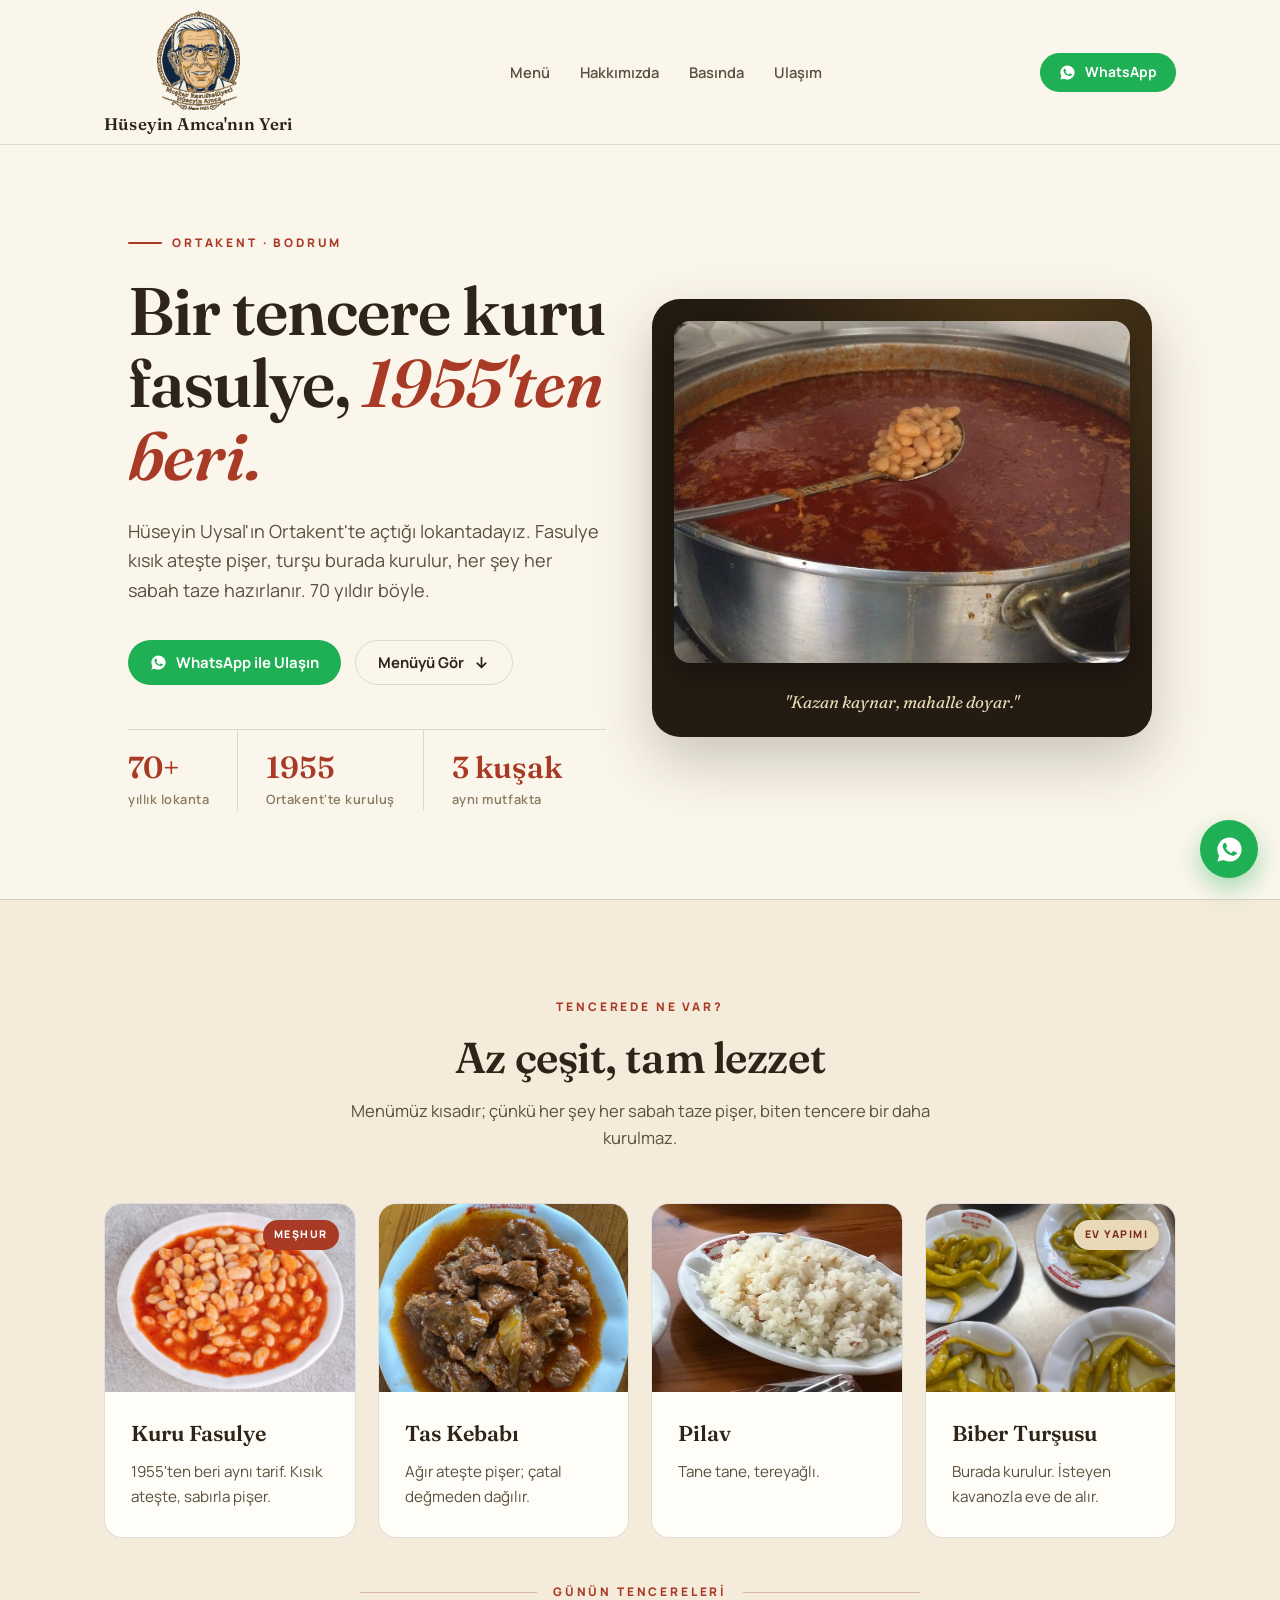
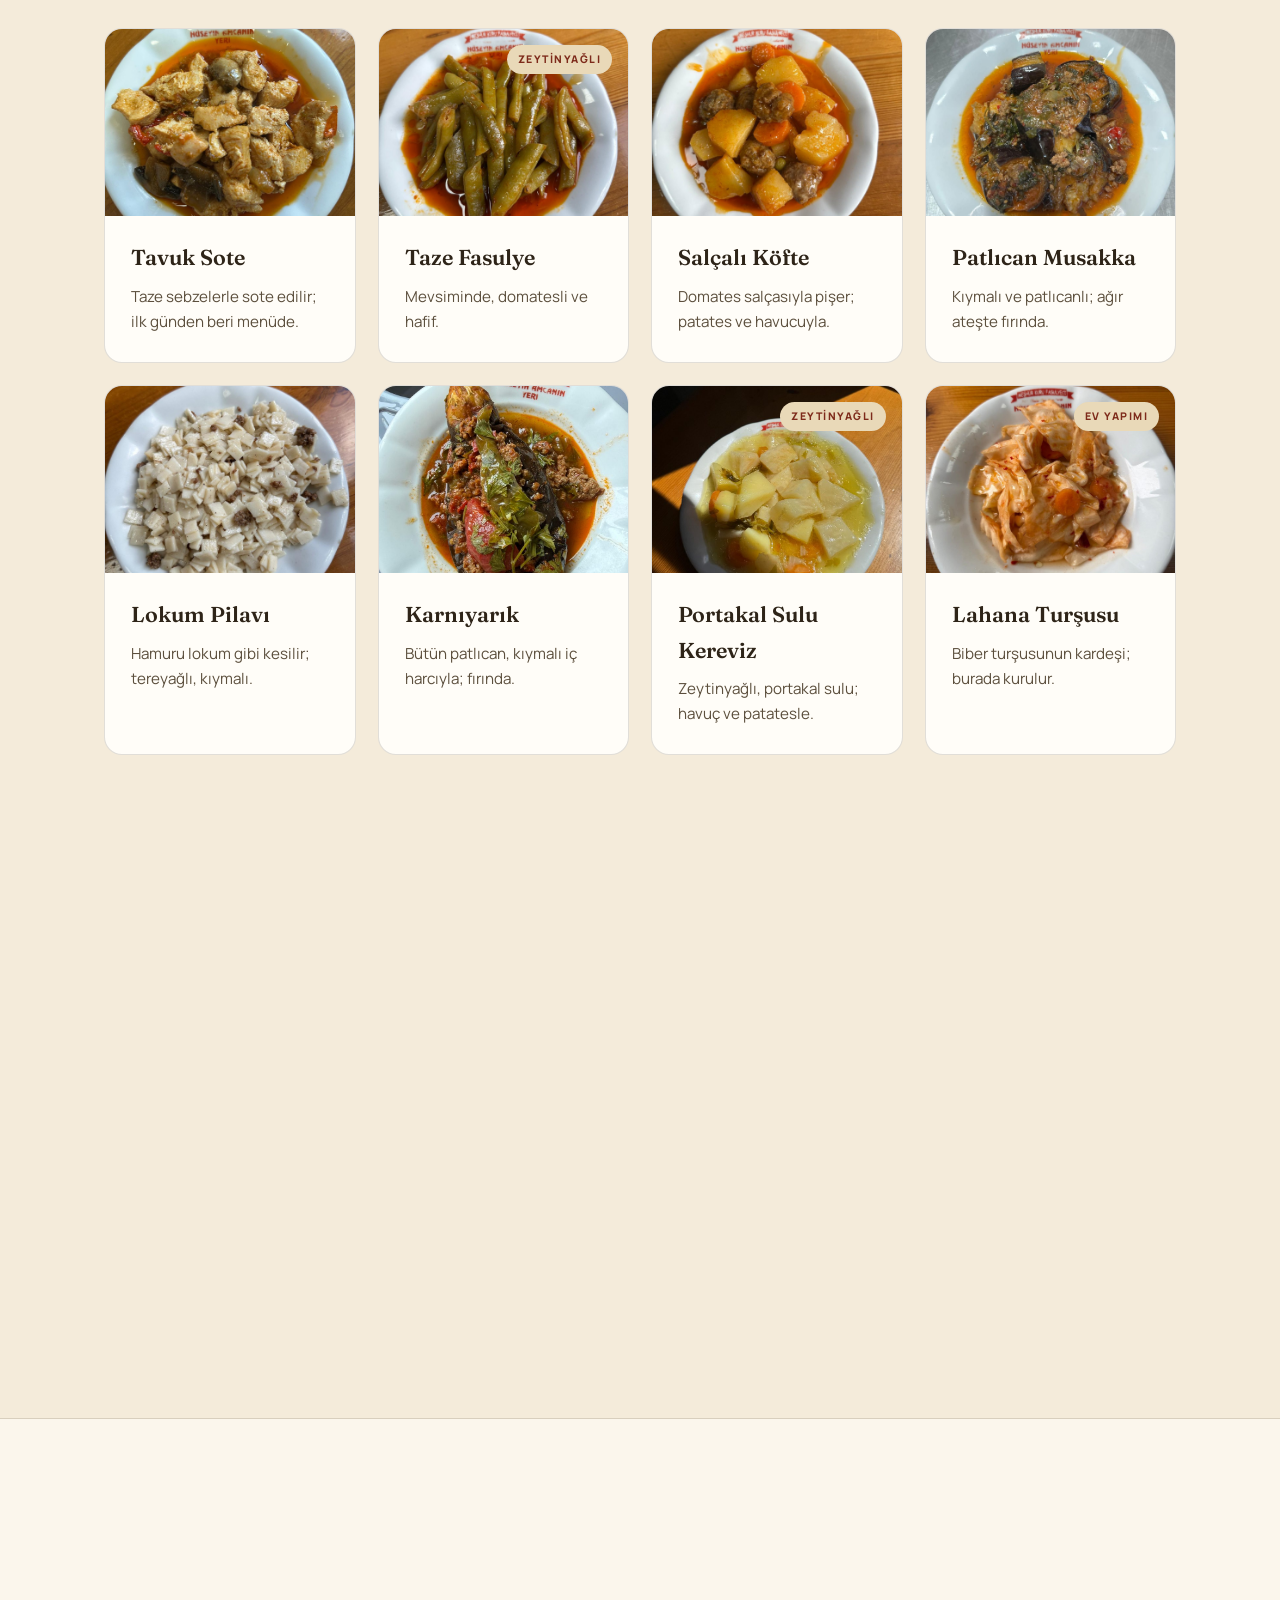
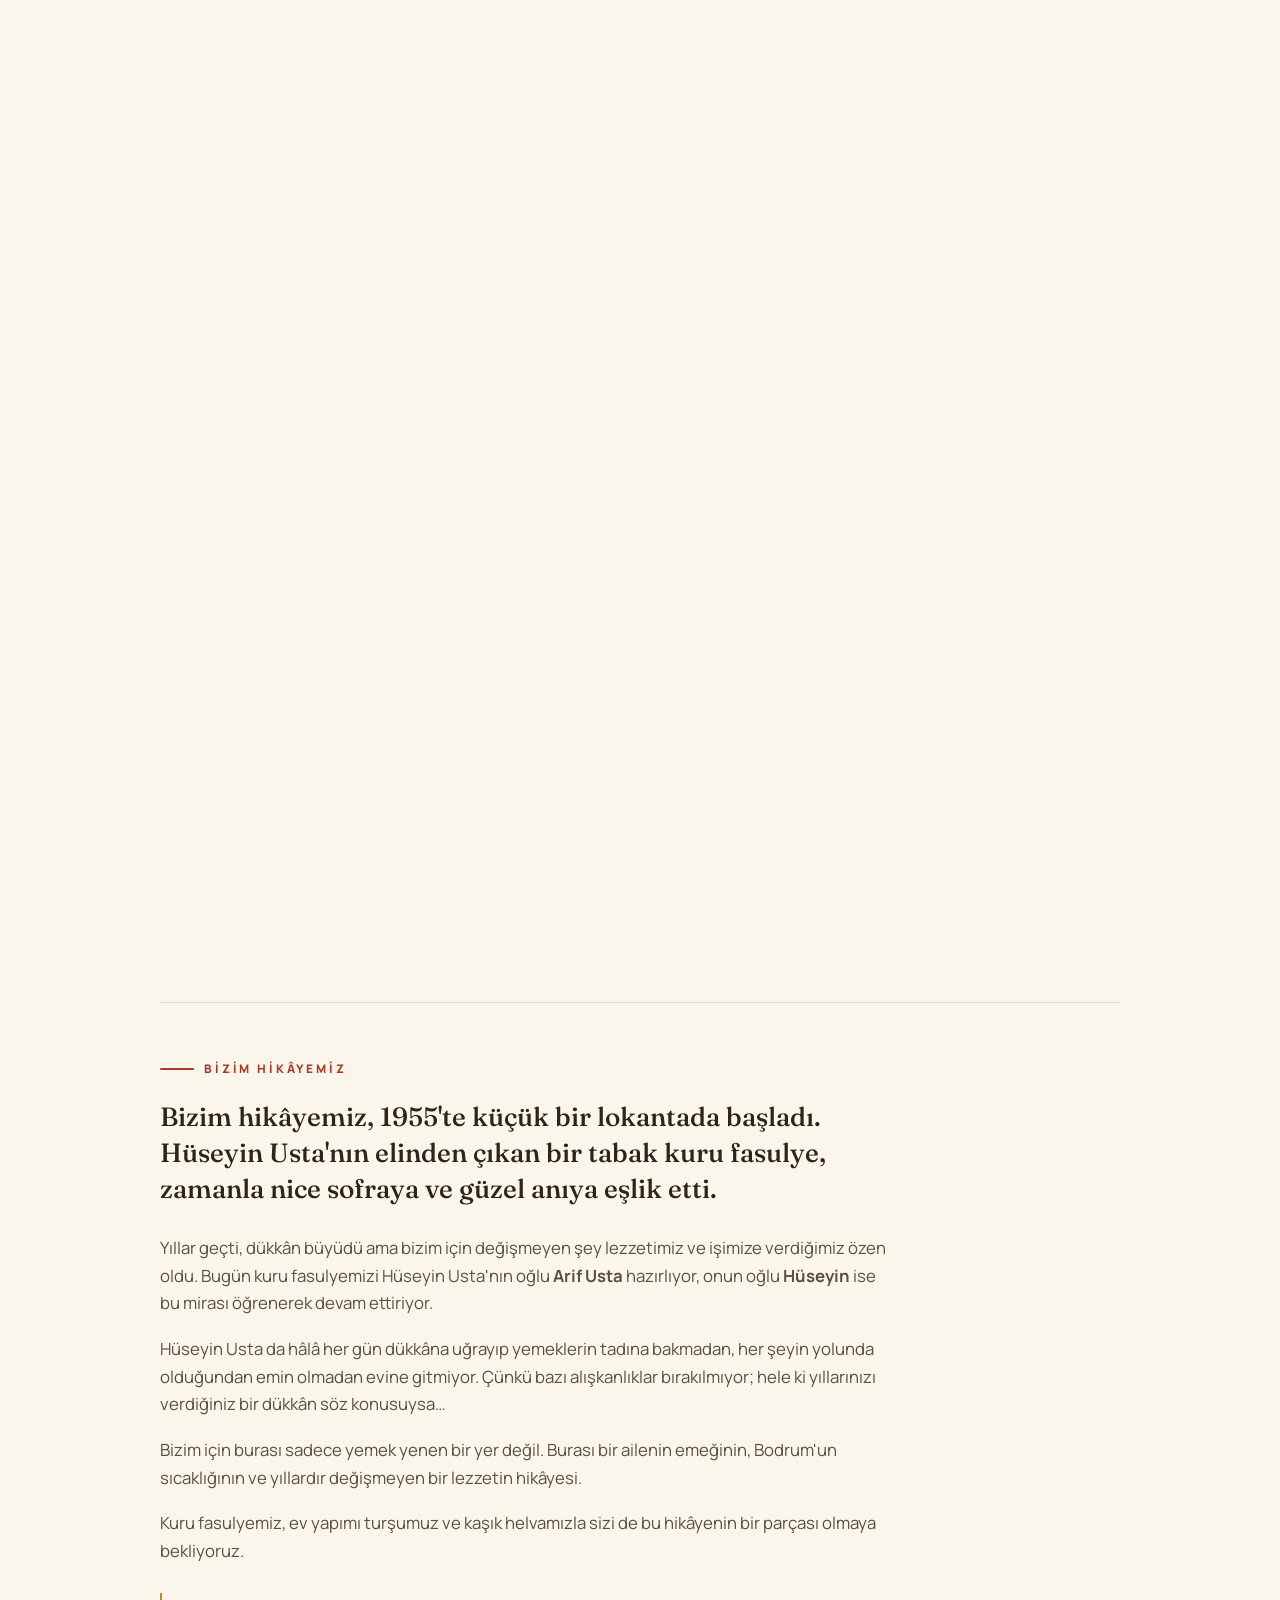
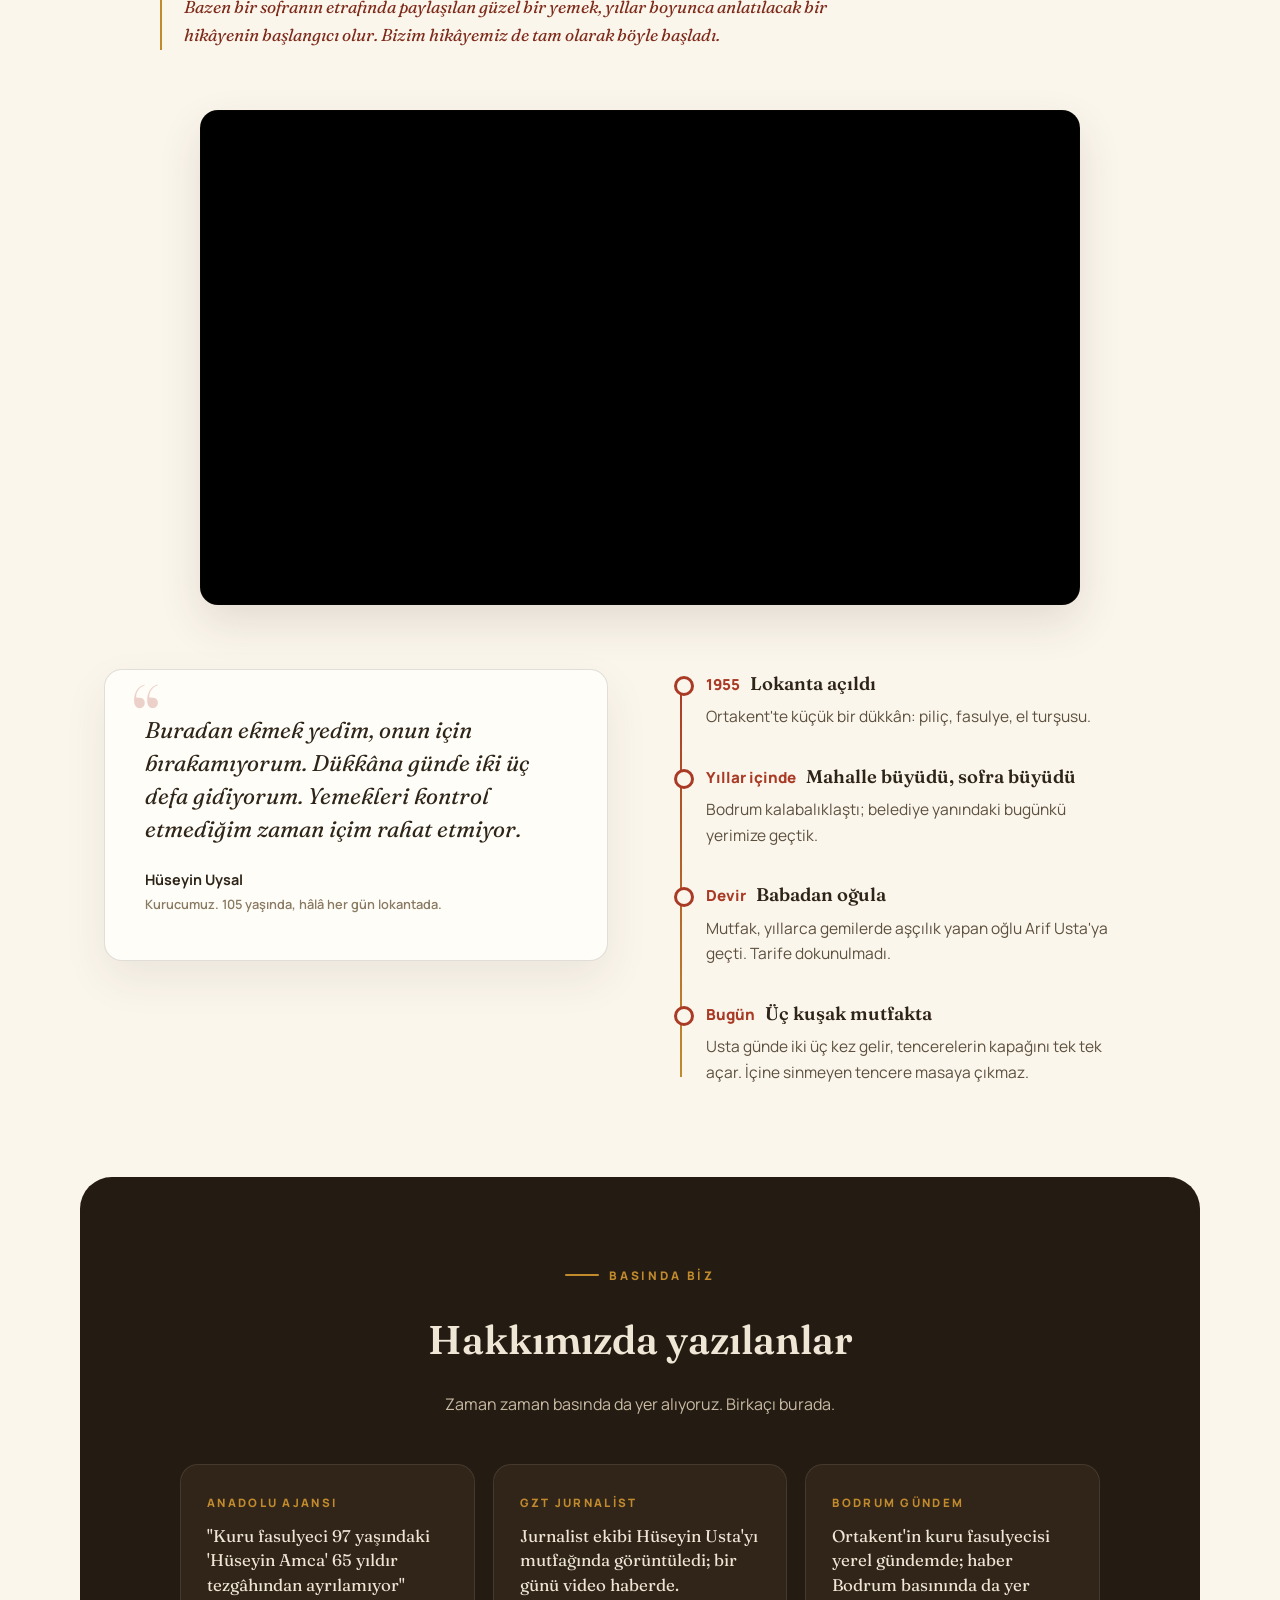
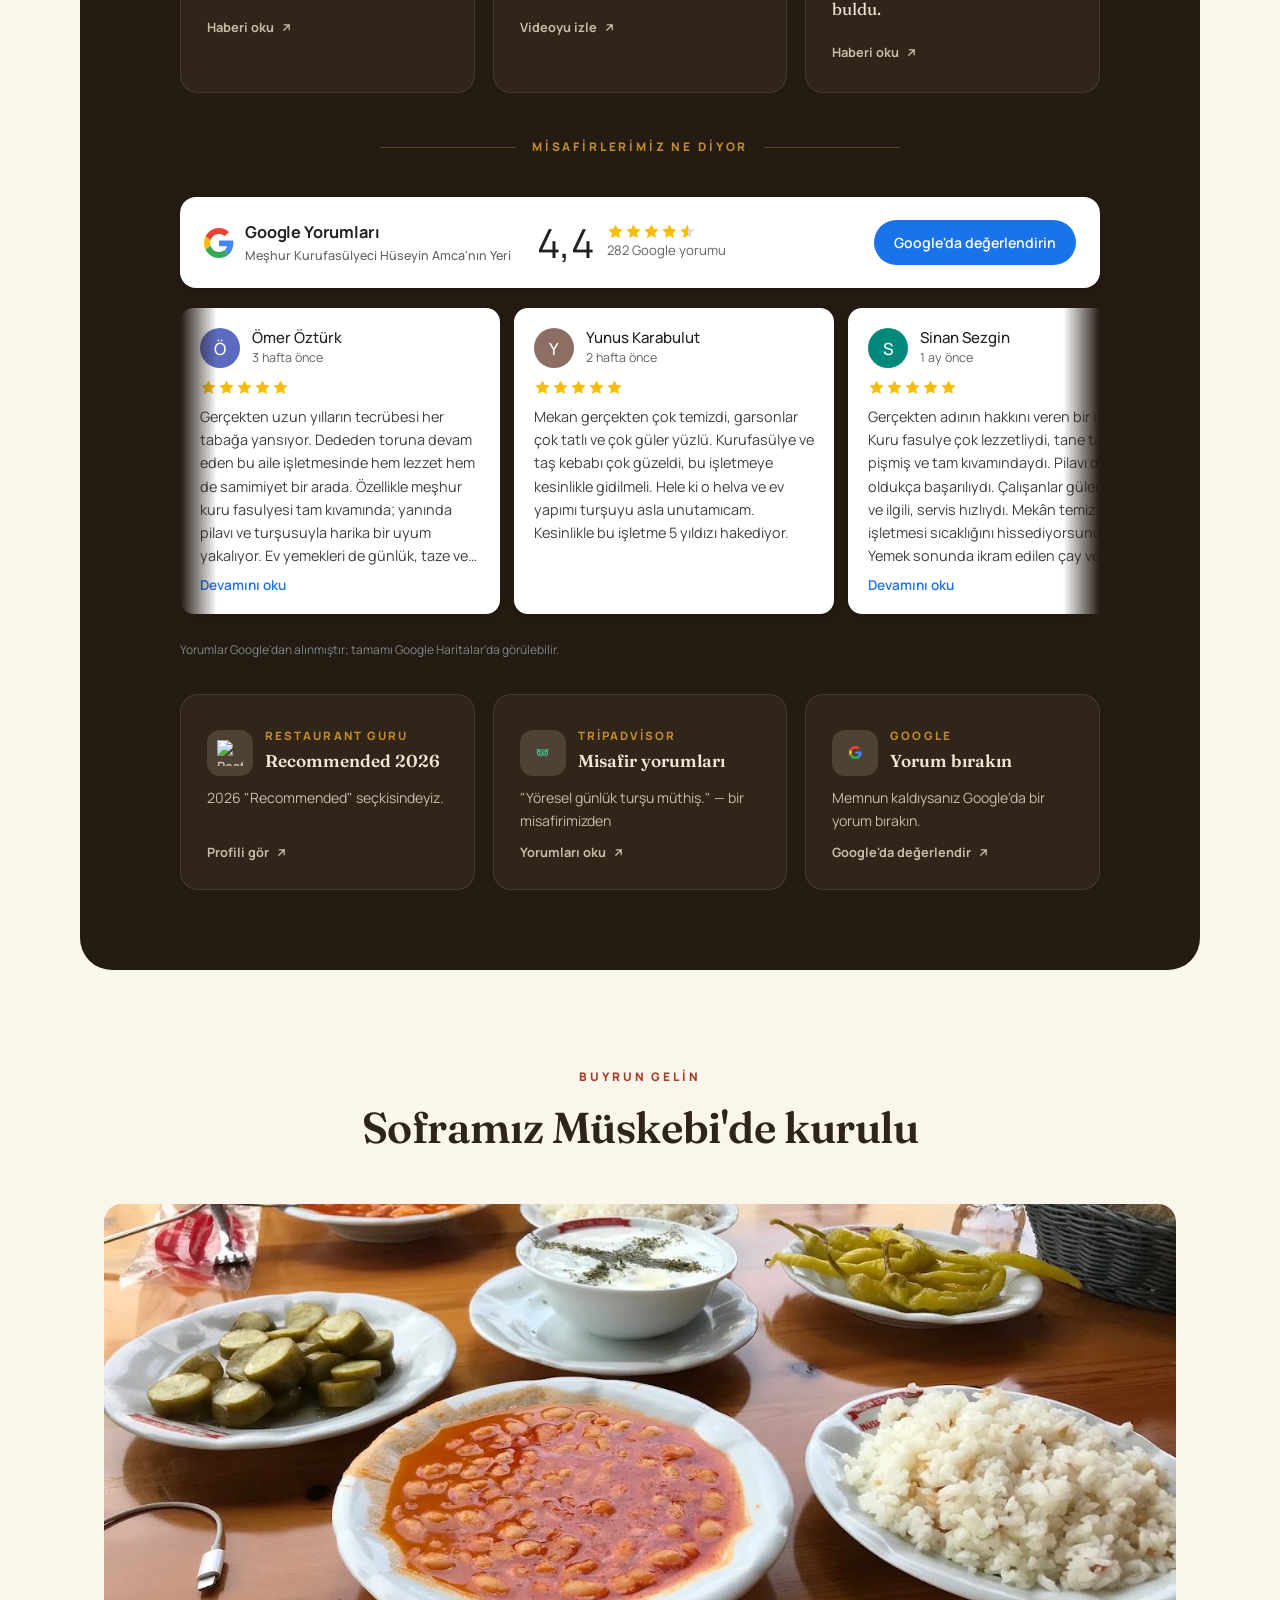
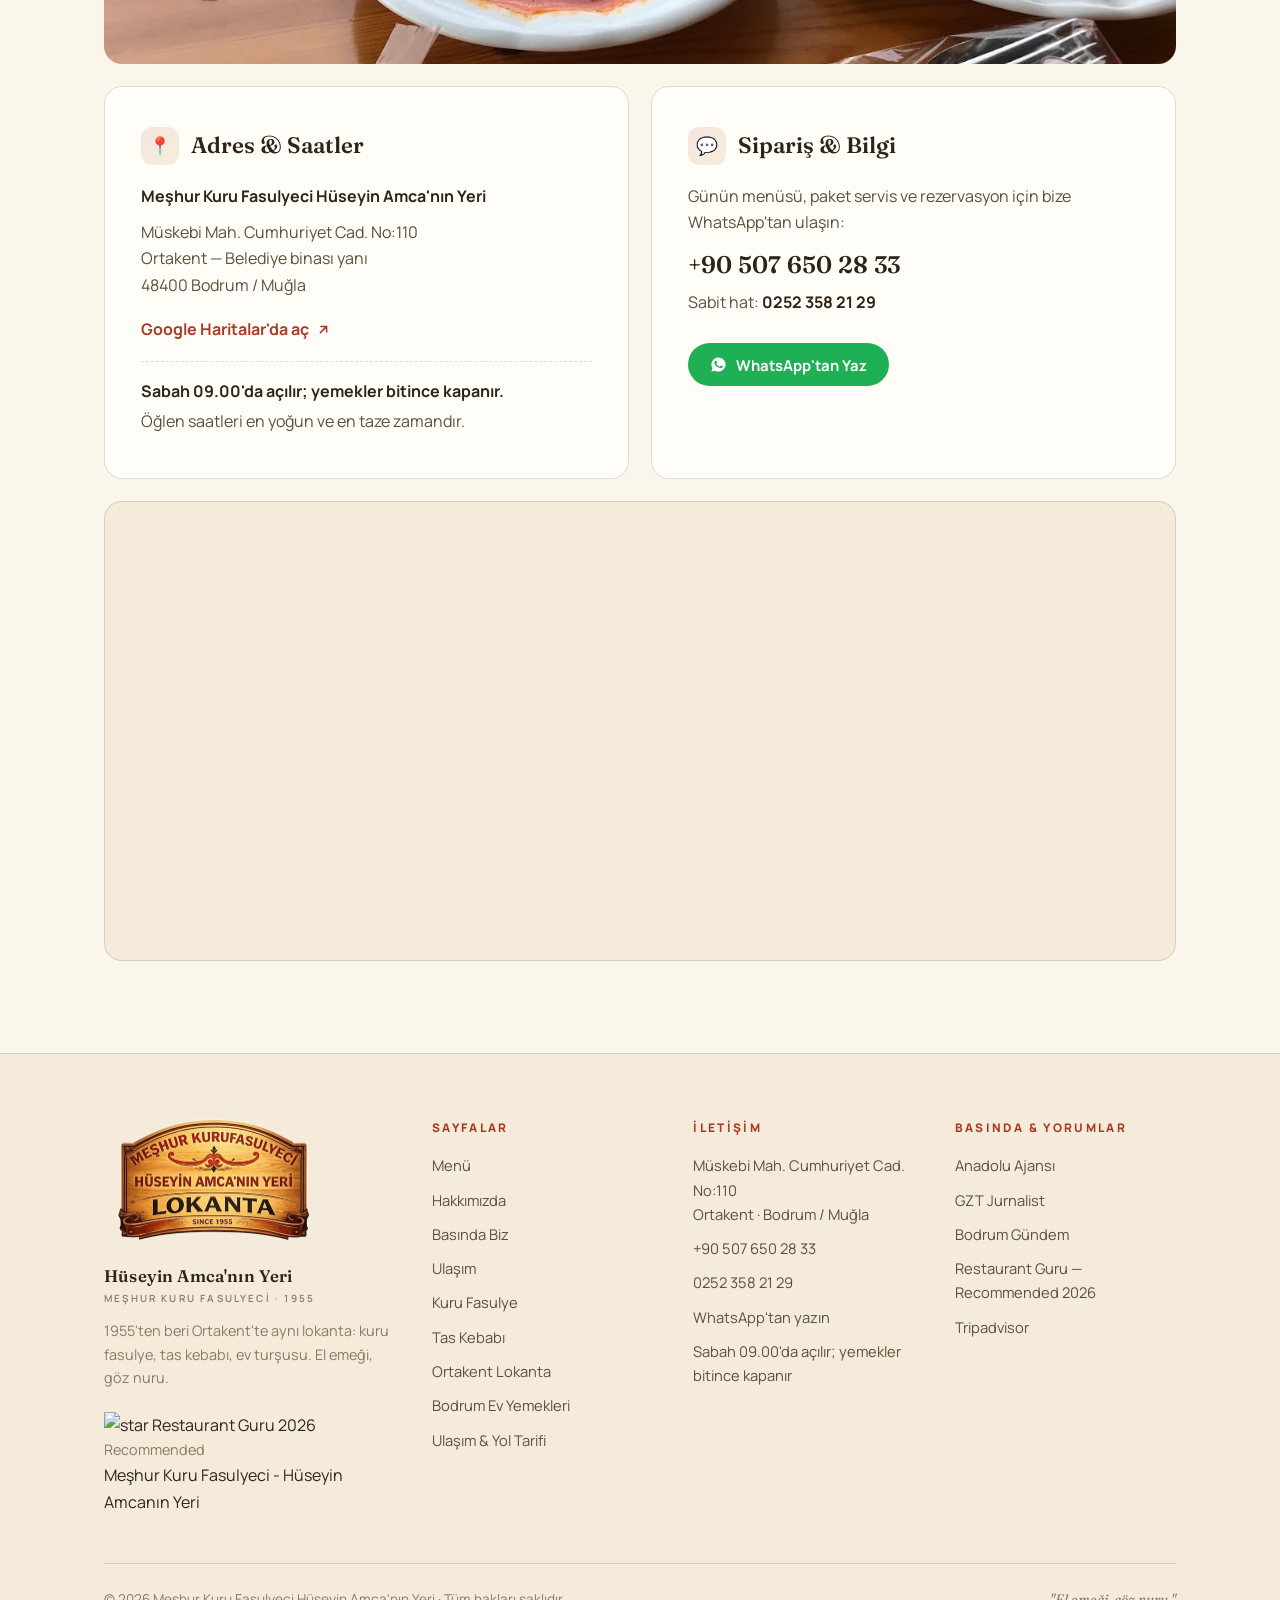
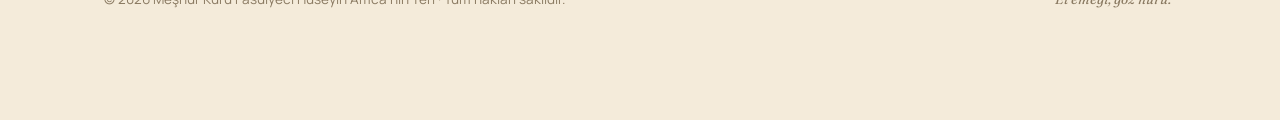
==== commit 25045e66: "feat(nav): ana sayfa ve menü footer'ına yeni sayfa bağlantıları Yalnız footer'a dokunuldu; her iki s" ====
--- a/index.html
+++ b/index.html
@@ -52,13 +52,6 @@
     "@type": "GeoCoordinates",
     "latitude": 37.048951,
     "longitude": 27.345167
-  },
-  "aggregateRating": {
-    "@type": "AggregateRating",
-    "ratingValue": "4.4",
-    "reviewCount": "282",
-    "bestRating": "5",
-    "worstRating": "1"
   }
 }
 </script>
@@ -1102,6 +1095,11 @@
           <li><a href="#hakkimizda">Hakkımızda</a></li>
           <li><a href="#basin">Basında Biz</a></li>
           <li><a href="#ulasim">Ulaşım</a></li>
+          <li><a href="kuru-fasulye.html">Kuru Fasulye</a></li>
+          <li><a href="tas-kebabi.html">Tas Kebabı</a></li>
+          <li><a href="ortakent-lokanta.html">Ortakent Lokanta</a></li>
+          <li><a href="bodrum-ev-yemekleri.html">Bodrum Ev Yemekleri</a></li>
+          <li><a href="ulasim.html">Ulaşım &amp; Yol Tarifi</a></li>
         </ul>
       </div>
       <div class="foot">
